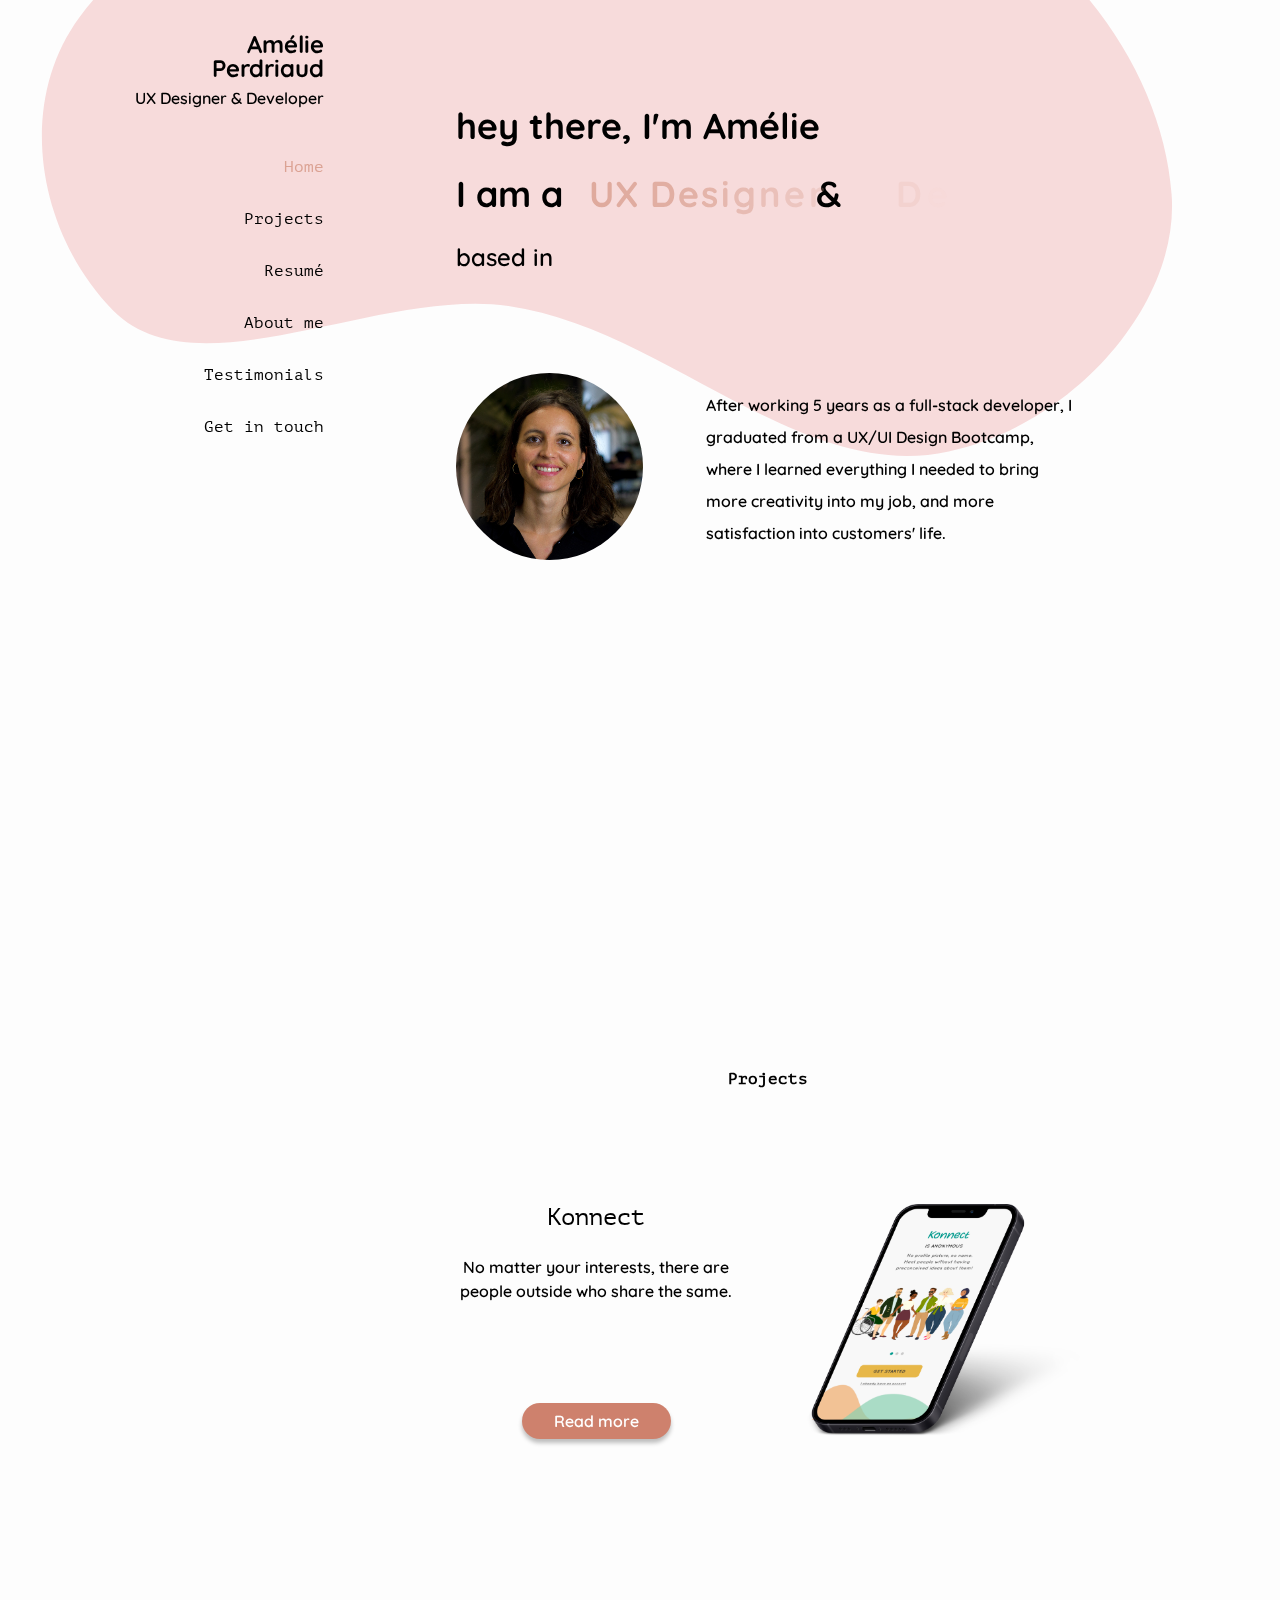
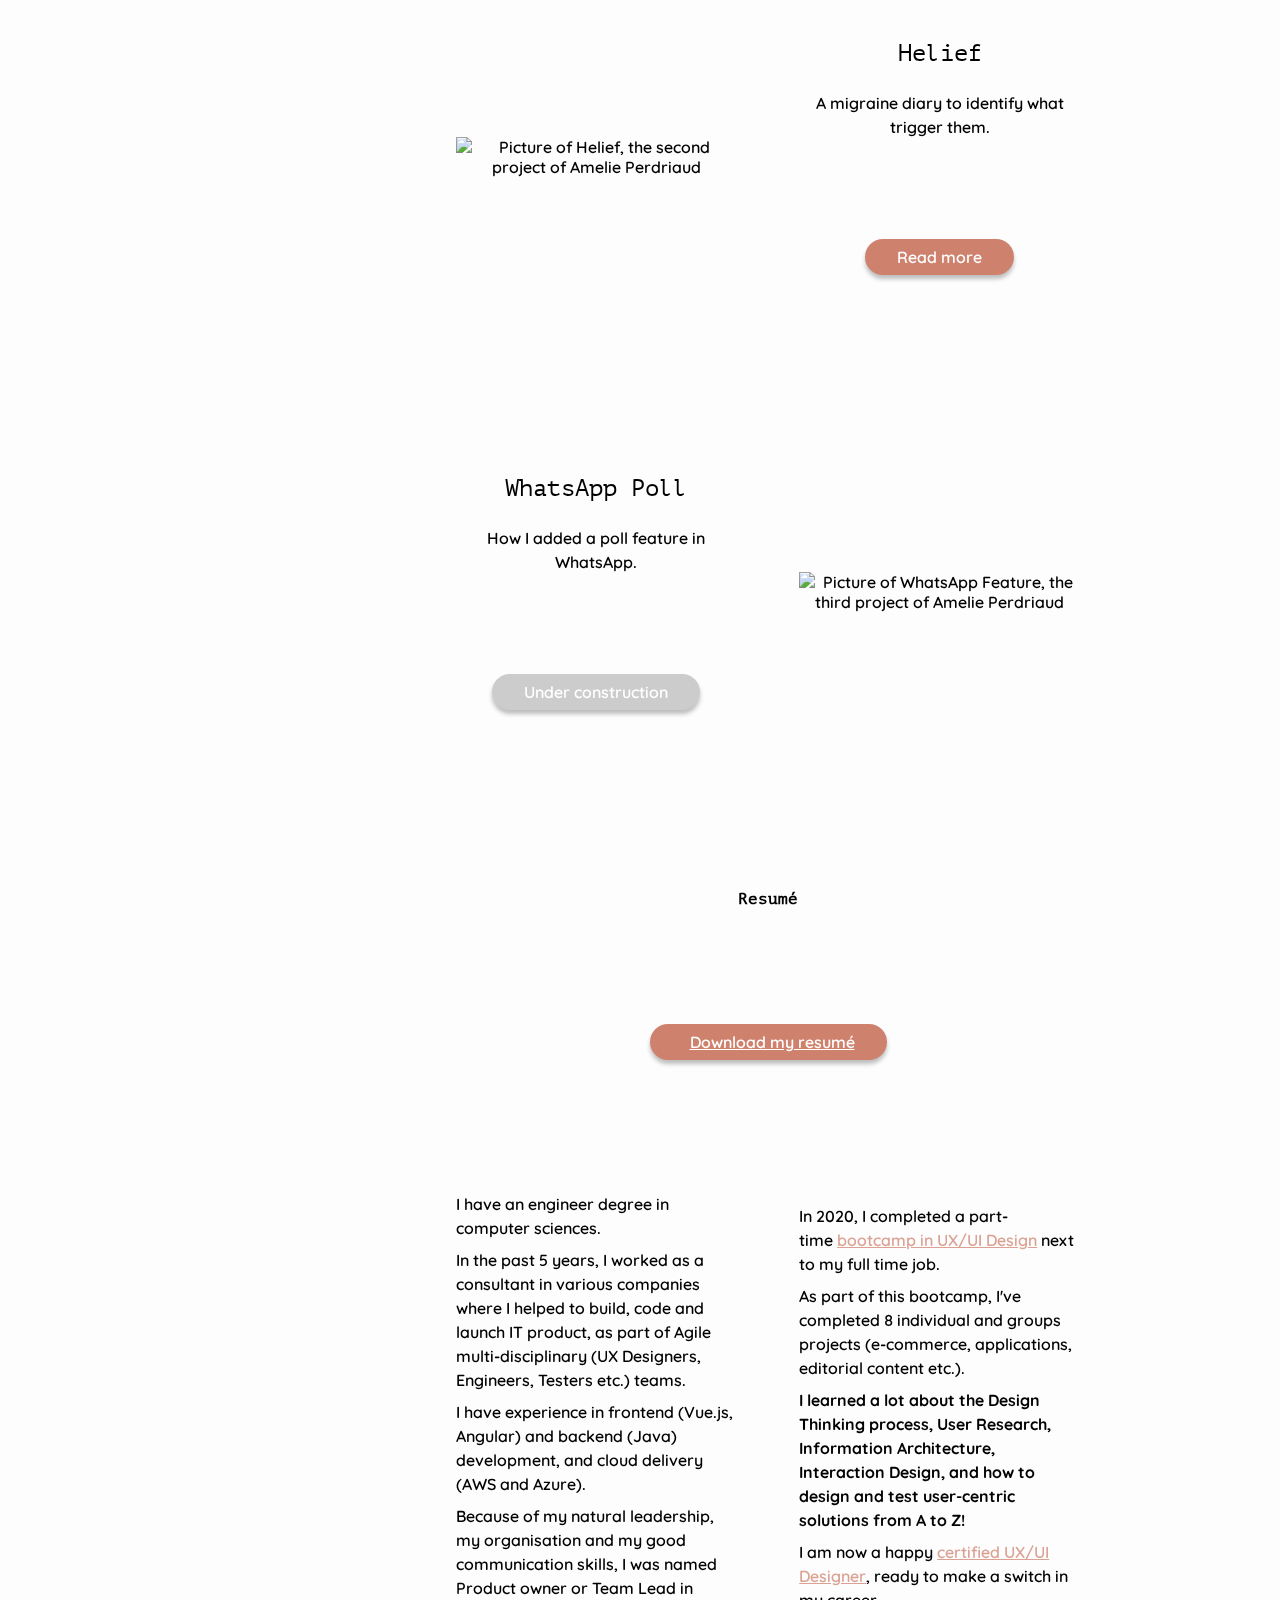
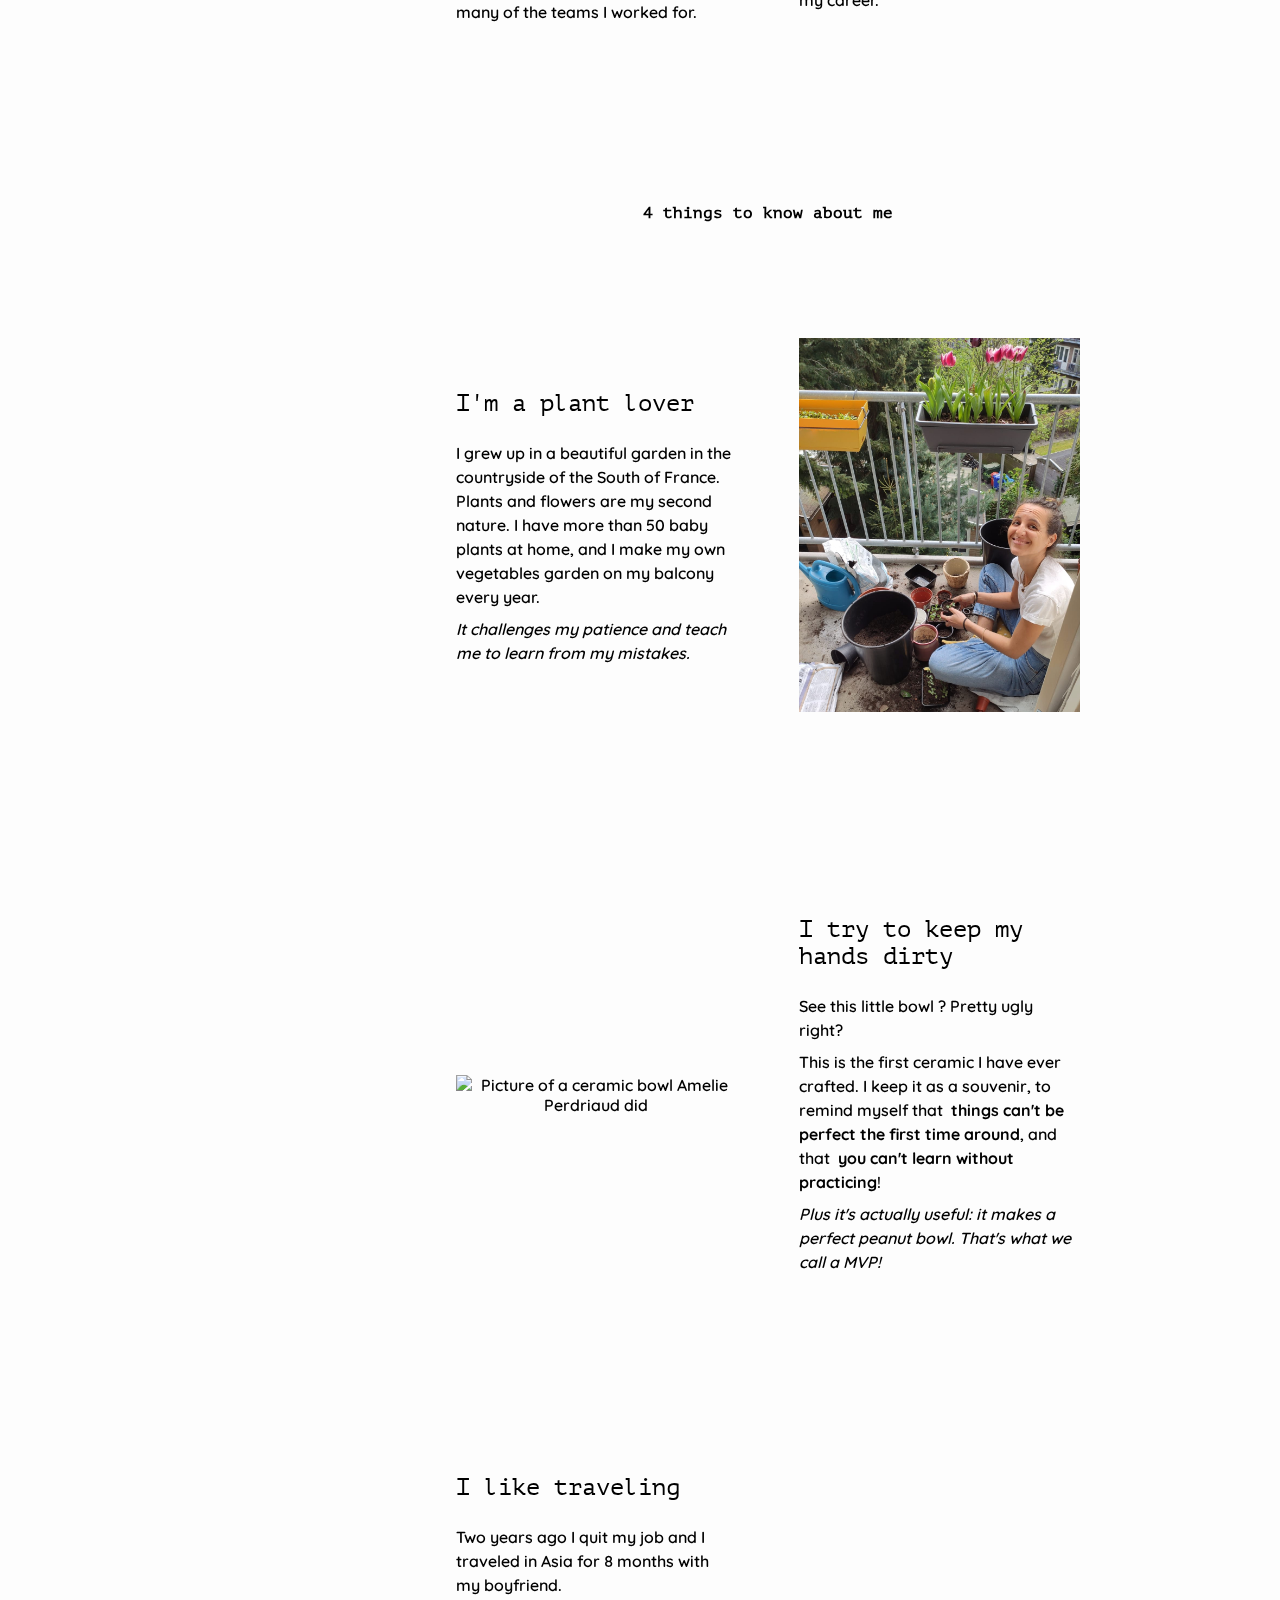
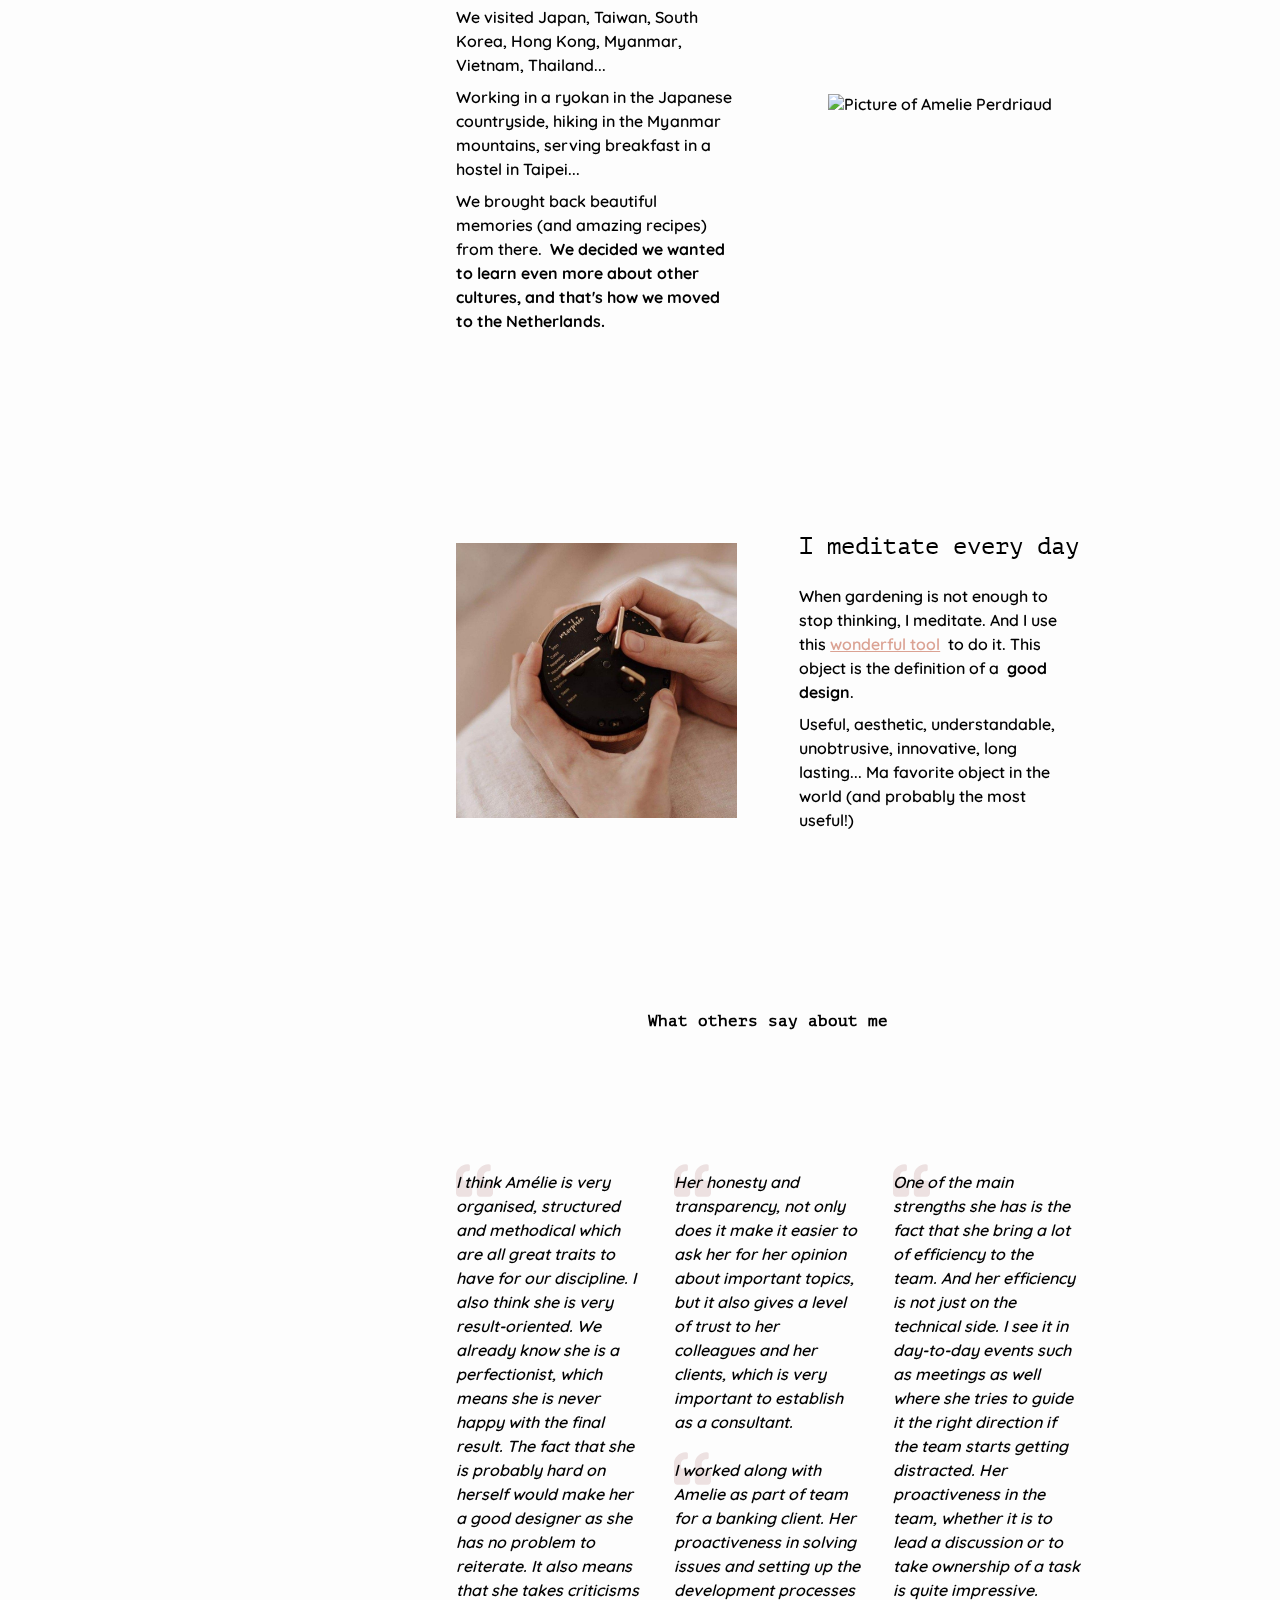
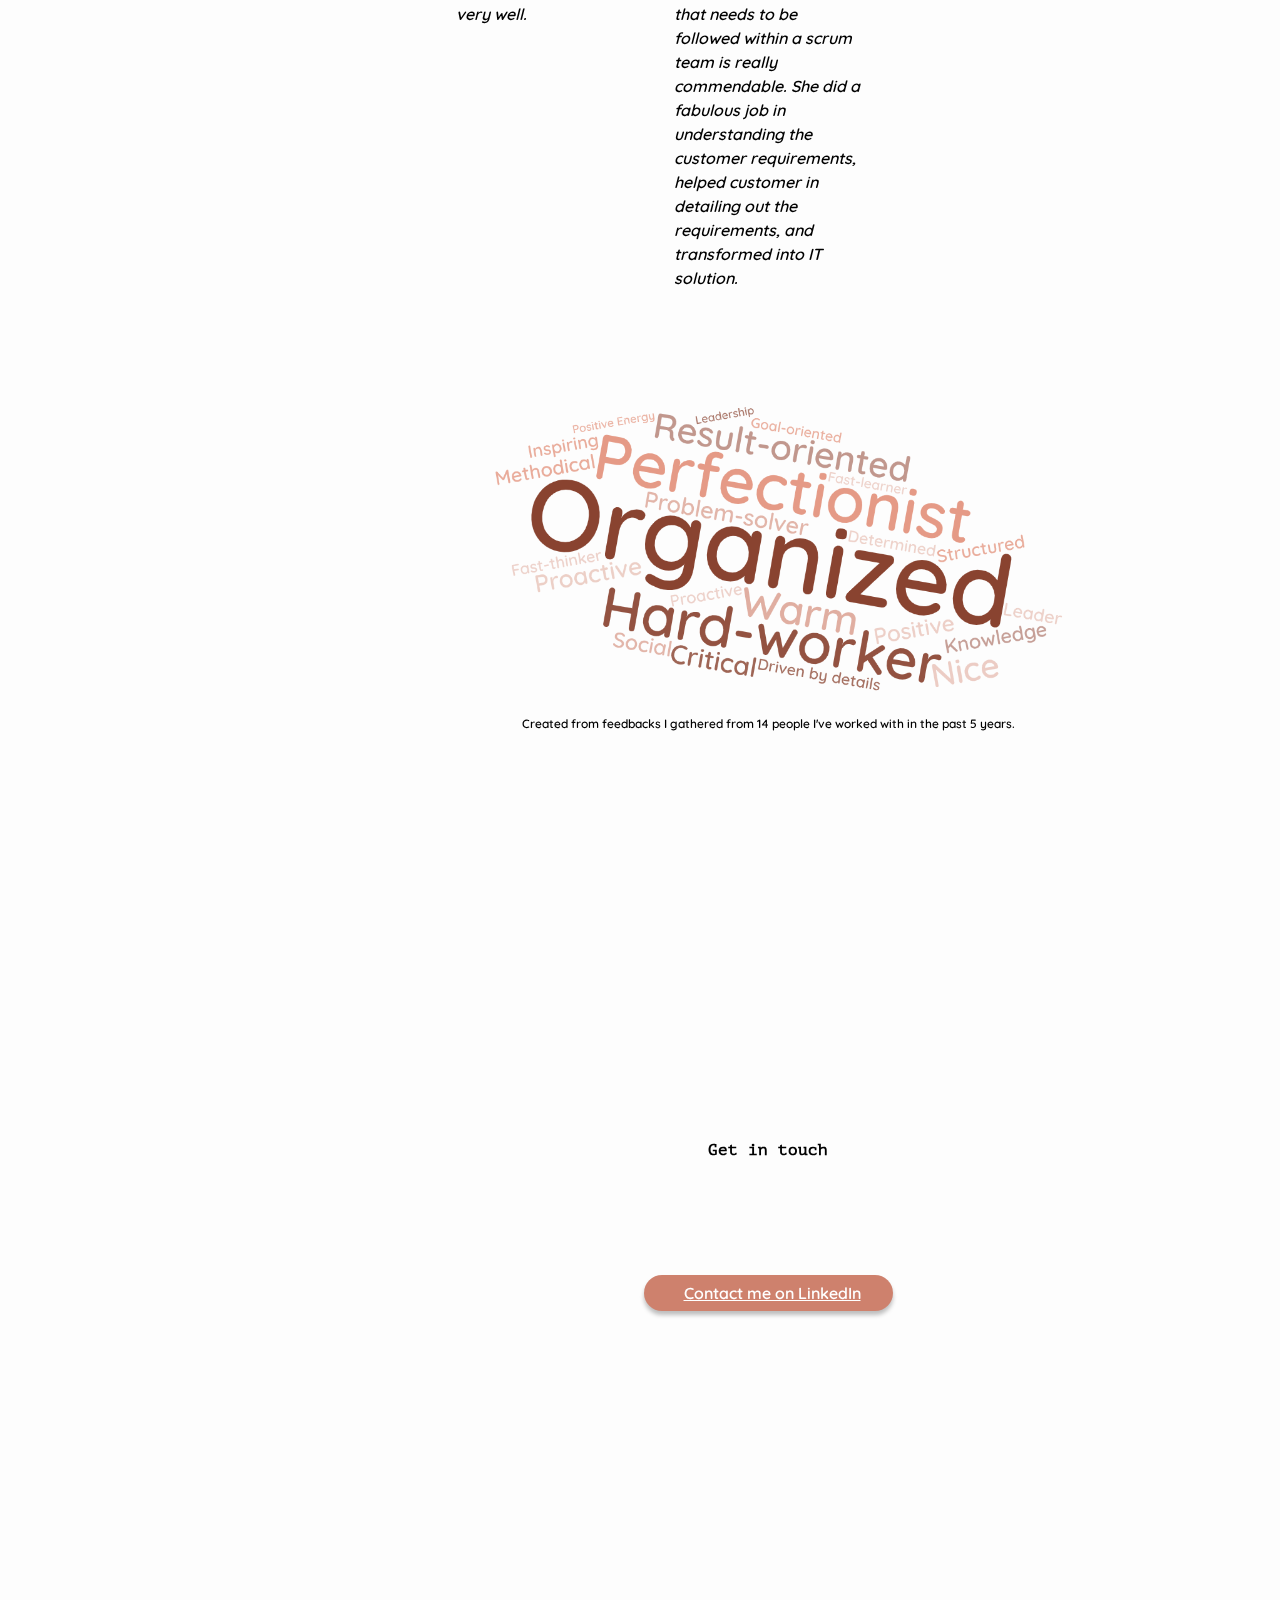
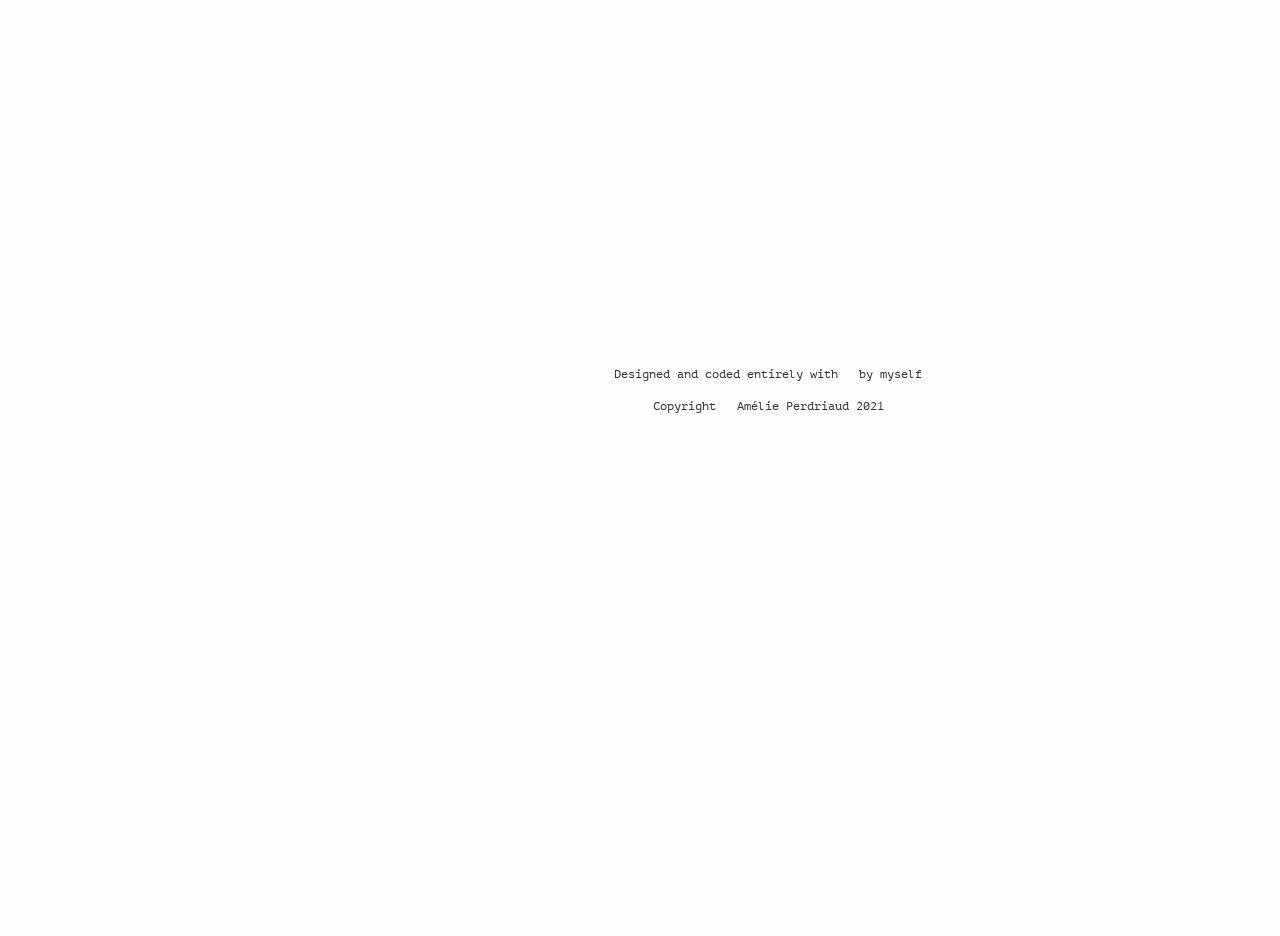
==== index.html @ 68daccc7 "Fixed margin" ====
<!DOCTYPE html>
<html>

    <head>
        <meta charset="UTF-8" />
        <meta name="viewport" content="width=device-width, initial-scale=1.0" />
        <meta name="og:title" property="og:title"
            content="Amelie Perdriaud - UX Designer & Developer">
        <meta name="description"
            content="Portfolio of Amelie Perdriaud, a UX Designer and Full-stack developer based in Amsterdam">
        <title>Amélie Perdriaud - UX Designer & Developer Portfolio</title>

        <link rel="stylesheet" type="text/css" href="./css/default-variables.css" />
        <link rel="stylesheet" type="text/css" href="./css/mobile-variables.css" />
        <link rel="stylesheet" type="text/css" href="./css/tablet.css" />
        <link rel="stylesheet" type="text/css" href="./css/style.css" />
        <link rel="stylesheet" type="text/css" href="./css/mobile.css" />
        <link rel="stylesheet" type="text/css" href="./css/normalize.css" />

        <link rel="icon" type="image/png" href="./img/favicon-16x16.png" sizes="16x16">
        <link rel="icon" type="image/png" href="./img/favicon-32x32.png" sizes="32x32">
        <link rel="icon" type="image/png" href="./img/favicon-96x96.png" sizes="96x96">

        <script src="https://kit.fontawesome.com/15d8602e1a.js" crossorigin="anonymous"></script>
        <script type="text/javascript" src="js/jquery-3.5.1.min.js"></script>
        <script type="text/javascript" src="js/anime.min.js"></script>

        <!-- Global site tag (gtag.js) - Google Analytics -->
        <script async src="https://www.googletagmanager.com/gtag/js?id=G-CQN0PXNSGC"></script>
        <script>
            window.dataLayer = window.dataLayer || [];

            function gtag() {
                dataLayer.push(arguments);
            }
            gtag('js', new Date());
            gtag('config', 'G-CQN0PXNSGC');
        </script>

        <!-- Hotjar Tracking Code for amelieperdriaud.io -->
        <script>
            (function (h, o, t, j, a, r) {
                h.hj = h.hj || function () {
                    (h.hj.q = h.hj.q || []).push(arguments)
                };
                h._hjSettings = {
                    hjid: 1865955,
                    hjsv: 6
                };
                a = o.getElementsByTagName('head')[0];
                r = o.createElement('script');
                r.async = 1;
                r.src = t + h._hjSettings.hjid + j + h._hjSettings.hjsv;
                a.appendChild(r);
            })(window, document, 'https://static.hotjar.com/c/hotjar-', '.js?sv=');
        </script>
    </head>

    <body>
        <div class="overlay closed"></div>
        <header>
            <nav id="menu-mobile">
                <a class="menu-item active" href="#home">Home</a>
                <a class="menu-item" href="#projects">Projects</a>
                <a class="menu-item" href="#resume">Resumé</a>
                <a class="menu-item" href="#about">About me</a>
                <a class="menu-item" href="#contact">Get in touch</a>
            </nav>
        </header>
        <div class="morph-wrap">
            <svg class="morph" width="1400" height="770" viewBox="0 0 1400 770">
                <path
                    d="M 262.9,252.2 C 210.1,338.2 212.6,487.6 288.8,553.9 372.2,626.5 511.2,517.8 620.3,536.3 750.6,558.4 860.3,723 987.3,686.5 1089,657.3 1168,534.7 1173,429.2 1178,313.7 1096,189.1 995.1,130.7 852.1,47.07 658.8,78.95 498.1,119.2 410.7,141.1 322.6,154.8 262.9,252.2 Z" />
            </svg>
        </div>

        <main>
            <div id="menu-desktop">
                <div class="logo">Amélie Perdriaud</div>
                <div class="logo-subtitle">UX Designer & Developer</div>
                <nav id="menu">
                    <ul>
                        <li><a class="menu-item active" href="#home">Home</a></li>
                        <li><a class="menu-item" href="#projects">Projects</a></li>
                        <li><a class="menu-item" href="#resume">Resumé</a></li>
                        <li><a class="menu-item" href="#about">About me</a></li>
                        <li><a class="menu-item" href="#testimonials">Testimonials</a></li>
                        <li><a class="menu-item" href="#contact">Get in touch</a></li>
                    </ul>
                    <a class="icon-social" href="https://www.linkedin.com/in/amelieperdriaud/"
                        target="_blank"><i class="fa fa-linkedin" aria-hidden="true"></i></a>
                    <a class="icon-social" href="https://medium.com/@amelieperdriaud"
                        target="_blank"><i class="fa fa-medium" aria-hidden="true"></i></a>
                    <a class="icon-social" href="https://www.instagram.com/belleechappee"
                        target="_blank"><i class="fa fa-instagram" aria-hidden="true"></i></a>
                </nav>
            </div>
            <div class="scroll-line-vertical"></div>
            <div class="container" id="container">
                <div class="content-wrap" id="home">
                    <div class="col-1 profile-picture-mobile">
                        <img alt="Picture of Amelie Perdriaud"
                            src="./img/home/amelie_perdriaud.jpg" />
                    </div>
                    <div class="col-1">
                        <h1 class="hidden">hey there, I'm Amelie, a UX Designer and Developer based
                            in Amsterdam</h1>
                        <p class="content-title headline">hey there, I'm Amélie</p>
                        <p class="ml11 headline">
                            I am a&nbsp;
                            <span class="mobile-only"><br></span>
                            <span class="text-wrapper">
                                <span class="letters">UX Designer </span>
                                &nbsp;&&nbsp;
                                <span class="letters">Developer </span>
                            </span>
                        </p>
                        <p class="ml11 sub-headline">
                            based in&nbsp;
                            <span class="text-wrapper">
                                <span class="letters city">Amsterdam </span>
                            </span>
                        </p>
                    </div>
                    <div class="col-2">
                        <div class="col profile-picture">
                            <img alt="Picture of Amelie Perdriaud"
                                src="./img/home/amelie_perdriaud.jpg" />
                        </div>
                        <div class="col introduction-text">
                            After working 5 years as a full-stack developer, I graduated from a
                            UX/UI Design Bootcamp, where I learned everything I needed to bring more
                            creativity into my job, and more satisfaction into customers' life.
                        </div>
                    </div>
                </div>
                <div class="content-wrap" id="projects">
                    <div class="col-1 content-title">
                        <h3>Projects</h3>
                    </div>
                    <div class="col-2">
                        <div class="col center mobile-only">
                            <img alt="Picture of Konnect, the first project of Amelie Perdriaud"
                                onclick="navigateTo('konnect')"
                                src="./img/konnect/konnect_home.png" />
                        </div>
                        <div class="col center">
                            <h2>Konnect</h2>
                            <p>No matter your interests, there are people outside who share the
                                same.</p>
                            <a class="cta-button" onclick="navigateTo('konnect')">Read
                                more</a>
                        </div>
                        <div class="col desktop-only">
                            <img alt="Picture of Konnect, the first project of Amelie Perdriaud"
                                onclick="navigateTo('konnect')"
                                src="./img/konnect/konnect_home.png" />
                        </div>
                    </div>
                    <div class="col-2">
                        <div class="col center">
                            <img alt="Picture of Helief, the second project of Amelie Perdriaud"
                                onclick="navigateTo('helief')" src="./img/helief/helief_home_v1.png" />
                        </div>
                        <div class="col center">
                            <h2>Helief</h2>
                            <p>A migraine diary to identify what trigger them.</p>
                            <a class="cta-button" onclick="navigateTo('helief')">Read
                                more</a>
                        </div>
                    </div>
                    <div class="col-2">
                        <div class="col center mobile-only">
                            <img alt="Picture of WhatsApp Feature, the third project of Amelie Perdriaud"
                                src="./img/whatsapp/whatsapp_poll_mockup.png" />
                        </div>
                        <div class="col center">
                            <h2>WhatsApp Poll</h2>
                            <p>How I added a poll feature in WhatsApp.</p>
                            <a class="cta-button disabled">Under construction</a>
                        </div>
                        <div class="col center desktop-only">
                            <img alt="Picture of WhatsApp Feature, the third project of Amelie Perdriaud"
                                src="./img/whatsapp/whatsapp_poll_mockup.png" />
                        </div>
                    </div>
                </div>
                <div class="content-wrap" id="resume">
                    <div class="col-1 content-title">
                        <h3>Resumé</h3>
                    </div>
                    <div class="col-1 center no-padding">
                        <a href="files/Amelie_Perdriaud_resume_2021.pdf" target="_blank"
                            class="cta-button">
                            <i class="fa fa-download" aria-hidden="true"></i> Download my
                            resumé</a>
                    </div>
                    <div class="col-2">
                        <div class="col pt-2">
                            <p>I have an engineer degree in computer sciences.</p>
                            <p>In the past 5 years, I worked as a consultant in various companies
                                where I helped to build, code and launch IT product, as part of
                                Agile multi-disciplinary (UX Designers, Engineers, Testers etc.)
                                teams.</p>
                            <p>I have experience in frontend (Vue.js, Angular) and backend (Java)
                                development, and cloud
                                delivery (AWS and Azure).</p>
                            <p>Because of my natural leadership, my organisation and my good
                                communication skills, I
                                was named Product owner or Team Lead in many of the teams I
                                worked for.</p>
                        </div>
                        <div class="col pt-2">
                            <p>In 2020, I completed a part-time&nbsp;<a
                                    href="https://www.ironhack.com/en/ux-ui-design"
                                    target="_blank">bootcamp in UX/UI Design</a>&nbsp;next to my
                                full
                                time job.</p>
                            <p>As part of this bootcamp, I've completed 8 individual and groups
                                projects (e-commerce, applications, editorial content etc.).</p>
                            <p><b>I learned a lot about the Design Thinking process, User Research,
                                    Information Architecture, Interaction Design, and how to design
                                    and
                                    test user-centric solutions from A to Z!</b></p>
                            <p>I am now a happy&nbsp;<a
                                    href="https://www.credential.net/f0b93168-a8d9-4791-a5cc-99f376121954"
                                    target="_blank">certified UX/UI Designer</a>, ready to make a
                                switch in my career.</p>
                        </div>
                    </div>
                </div>
                <div class="content-wrap" id="about">
                    <div class="col-1 content-title">
                        <h3>4 things to know about me</h3>
                    </div>
                    <div class="col-2">
                        <div class="col">
                            <h2>I'm a plant lover</h2>
                            <p>I grew up in a beautiful garden in the countryside of the South of
                                France. Plants and flowers are my
                                second nature. I have
                                more than 50 baby plants at home, and I make my own vegetables
                                garden on my balcony every year.
                            </p>
                            <p><i>It challenges my patience and teach me to learn from my
                                    mistakes.</i></p>
                        </div>
                        <div class="col center">
                            <img alt="Picture of Amelie Perdriaud gardening"
                                src="./img/home/gardening.jpeg" />
                        </div>
                    </div>
                    <div class="col-2">
                        <div class="col center">
                            <img alt="Picture of a ceramic bowl Amelie Perdriaud did"
                                src="./img/home/ceramic.jpeg" />
                        </div>
                        <div class="col">
                            <h2>I try to keep my hands dirty</h2>
                            <p>See this little bowl ? Pretty ugly right?</p>
                            <p>This is the first ceramic I have ever crafted.
                                I keep it as a souvenir, to remind myself that <b>&nbsp;things can't
                                    be
                                    perfect the first time around</b>, and that <b>&nbsp;you can't
                                    learn
                                    without practicing</b>!
                            </p>
                            <p><i>Plus it's actually useful: it makes a perfect peanut bowl. That's
                                    what we call a MVP!</i></p>
                        </div>
                    </div>
                    <div class="col-2">
                        <div class="col">
                            <h2>I like traveling</h2>
                            <p>Two years ago I quit my job and I traveled in Asia for 8 months with
                                my boyfriend.</p>
                            <p>We visited Japan, Taiwan, South Korea, Hong Kong, Myanmar, Vietnam,
                                Thailand...</p>
                            <p>Working in a ryokan in the Japanese countryside, hiking in the
                                Myanmar mountains, serving breakfast in a hostel in
                                Taipei...</p>
                            <p> We brought back beautiful memories (and amazing recipes) from
                                there. <b>&nbsp;We decided we wanted to learn even more about
                                    other cultures, and that's how we moved to the Netherlands.</b>
                            </p>
                        </div>
                        <div class="col center">
                            <img alt="Picture of Amelie Perdriaud" src="./img/home/travel.jpeg" />
                        </div>
                    </div>
                    <div class="col-2">
                        <div class="col center">
                            <img alt="Picture of Morphee Box, a meditation tool"
                                src="./img/home/morphee.jpg" />
                        </div>
                        <div class="col">
                            <h2>I meditate every day</h2>
                            <p>When gardening is not enough to stop thinking, I meditate. And I use
                                this&nbsp;<a href="https://www.morphee.co/products/morphee"
                                    target="_blank">wonderful tool</a>&nbsp;
                                to do it. This object is the definition
                                of a <b>&nbsp;good design</b>.</p>
                            <p>Useful, aesthetic, understandable, unobtrusive, innovative, long
                                lasting... Ma favorite object in the world (and probably the most
                                useful!)</p>
                        </div>
                    </div>
                </div>

                <div class="content-wrap" id="testimonials">
                    <div class="col-1 content-title">
                        <h3>What others say about me</h3>
                    </div>
                    <div class="col-3">
                        <div class="col">
                            <p class="quote">I think Amélie is very organised, structured and
                                methodical which are
                                all great traits to have for our discipline. I also think she
                                is very result-oriented. We already know she is a perfectionist,
                                which means she is never happy with the final result. The fact that
                                she is probably hard on herself would make her a good designer as
                                she has no problem to reiterate. It also means that she takes
                                criticisms very well.
                            </p>
                        </div>
                        <div class="col">
                            <p class="quote">Her honesty and transparency, not only does it make it
                                easier to ask her for her opinion about important topics, but it
                                also gives a level of trust to her colleagues and her clients,
                                which is very important to establish as a consultant.
                            </p>
                            <p class="quote">I worked along with Amelie as part of team for a
                                banking client. Her proactiveness in solving issues and setting up
                                the development processes that needs to be followed within a scrum
                                team
                                is really commendable. She did a fabulous job in understanding the
                                customer requirements, helped customer in detailing out the
                                requirements, and transformed into IT solution.
                            </p>
                        </div>
                        <div class="col">
                            <p class="quote">One of the main strengths she has is the fact that she
                                bring a lot of efficiency to the team. And her efficiency is not
                                just on the technical side. I see it in
                                day-to-day events such as meetings as well where she tries to guide
                                it
                                the right direction if the team starts getting distracted. Her
                                proactiveness in the team, whether it is to lead a discussion or to
                                take ownership of a task is quite impressive. <br><br>

                            </p>
                        </div>
                    </div>
                    <div class="col-1 no-padding center">
                        <img alt="Picture of Amelie Perdriaud's personality cloud words"
                            src="./img/home/cloud_words.png" />
                        <p class="small">Created from feedbacks I
                            gathered from 14 people I've worked with in the past 5 years.</p>
                    </div>
                </div>
                <div class="content-wrap" id="contact">
                    <div class="col-1 content-title">
                        <h3>Get in touch</h3>
                    </div>
                    <div class="col-1 center no-padding">
                        <a href="https://www.linkedin.com/in/amelieperdriaud/" target="_blank"
                            class="cta-button">
                            <i class="fa fa-linkedin" aria-hidden="true"></i> Contact me on
                            LinkedIn</a>
                    </div>
                </div>
                <div class="content-wrap footer" id="footer">
                    <div class="col-1 center">
                        <p>Designed and coded entirely with&nbsp;<i class="fas fa-heart">
                            </i>&nbsp;by myself
                        </p>
                        <p>Copyright&nbsp;<i class="fa fa-copyright" aria-hidden="true">
                            </i>&nbsp;Amélie
                            Perdriaud 2021</p>
                    </div>
                    <div class="col-1 center">
                        <a href="#home" class="to-the-top"><i class="fa fa-angle-double-up fa-5x"
                                aria-hidden="true"></i></a>
                    </div>
                </div>
            </div>

        </main>

        <script src="js/animate-letters.js"></script>
        <script src="js/imagesloaded.pkgd.min.js"></script>
        <script src="js/anime.min.js"></script>
        <script src="js/scrollMonitor.js"></script>
        <script src="js/scroll.js"></script>
        <script src="js/morphing-background.js"></script>
        <script src="js/overlay.js"></script>
        <script src="https://unpkg.com/smoothscroll-polyfill/dist/smoothscroll.min.js"></script>
        <script src="https://unpkg.com/smoothscroll-anchor-polyfill"></script>

    </body>

</html>
---- css/default-variables.css ----
:root {
    font-size: 16px;
}

:root {
    --font-size-default: 1rem;

    --font-size-small: 0.75rem;
    --font-size-medium: 1.25rem;
    --font-size-large: 1.5rem;
    --font-size-extra-large: 2.25rem;

    --border-radius: 10px;
    --box-shadow-button: 0px 4px 4px rgba(0, 0, 0, 0.25);

    --margin-default-x: 32px;
    --margin-default-y: 16px;

    --margin-small-x: 8px;
    --margin-small-y: 8px;
    --margin-medium-x: 64px;
    --margin-medium-y: 32px;
    --margin-large-x: 100px;
    --margin-large-y: 100px;
    --margin-extra-large-x: 20vw;
    --margin-extra-large-y: 10vh;

    --introduction-width: 60%;
    --col-2-width: 45%;
    --col-3-width: 30%;

    --progress-bar-position: var(--extra-large-margin);

    --primary-color: #DBA293;
    --secondary-color: #CE816D;
    --tertiary-color: #F7DBDB;
    --background-color: #FDFDFD;
    --white: #FFF;
    --light-grey: #ccc;
    --dark-grey: #333;
    --black: #000;
}

@font-face {
    font-family: Quicksand;
    src: url(../fonts/Quicksand-SemiBold.ttf);
    font-weight: 500;
}

@font-face {
    font-family: Quicksand;
    src: url(../fonts/Quicksand-Bold.ttf);
    font-weight: 700;
}

@font-face {
    font-family: PT Mono;
    src: url(../fonts/PTMono-Regular.ttf);
}
---- css/mobile-variables.css ----
@media screen and (max-width: 1024px) {
    :root {
        font-size: 14px;
    }

    :root {
        --font-size-default: var(--font-size-default);
        --font-size-small: 0.75rem;
        --font-size-large: 1.5rem;
        --font-size-extra-large: 2rem;

        --border-radius: 10px;
        --box-shadow-button: 0px 4px 4px rgba(0, 0, 0, 0.25);
        --box-shadow-menu: 0px 9px 20px rgba(0, 0, 0, 0.25);

        --introduction-width: 100%;
        --col-2-width: 100%;
        --col-3-width: 100%;

        --margin-default-x: 16px;
        --margin-default-y: 16px;
        --margin-medium-x: 16px;
        --margin-medium-y: 32px;
        --margin-large-x: 16px;
        --margin-large-y: 64px;
        --margin-extra-large-x: 32px;
        --margin-extra-large-y: 100px;

        --progress-bar-position: 14px;
    }
}
---- css/tablet.css ----
@media screen and (max-width: 768px) {
    :root {
        font-size: 14px;
    }
}
---- css/style.css ----
* {
    margin: 0px;
    padding: 0px;
    box-sizing: 0px;
}

html {
    --scroll-behavior: smooth;
    scroll-behavior: smooth;
}

body {
    margin: 0px;
    font-family: 'Quicksand', sans-serif;
    font-size: var(--font-size-default);
    background-color: var(--background-color);
}

/* Generic css */

.center {
    text-align: center !important;
    align-items: center !important;
}

.left {
    text-align: left !important;
    align-items: left !important;
}

.right {
    text-align: right !important;
    align-items: right !important;
}

.hidden {
    display: none;
    visibility: hidden;
}

.no-padding {
    padding: 0 !important;
}

ul {
    padding-left: var(--margin-default-x);
    padding-top: var(--margin-default-y);
}

li .key {
    font-weight: bold;
}

/* Margins and padding */
.mt-1 {
    margin-top: 16px;
}

.mt-2 {
    margin-top: 24px;
}

.mt-4 {
    margin-top: 32px;
}

.mb-1 {
    margin-bottom: 16px;
}

.mb-2 {
    margin-bottom: 24px;
}

.mb-4 {
    margin-bottom: 32px;
}


.pt-1 {
    padding-top: 16px;
}

.pt-2 {
    padding-top: 24px;
}

.pt-4 {
    padding-top: 32px;
}

.pb-1 {
    padding-bottom: 16px;
}

.pb-2 {
    padding-bottom: 24px;
}

.pb-4 {
    padding-bottom: 32px;
}

main {
    display: flex;
    margin-left: var(--margin-large-x);
    margin-right: var(--margin-large-x);
}

h1 {
    font-family: 'Quicksand', sans-serif;
    font-size: 1.5rem;
    font-weight: 700;
    line-height: 1.5rem;
    padding-bottom: 8px;
}

h2 {
    font-family: 'PT Mono', serif;
    font-size: var(--font-size-large);
    padding-bottom: var(--margin-default-y);
    font-weight: 500;
}

h3 {
    font-family: 'PT Mono', serif;
    font-size: var(--font-size-default);
    padding-top: 64px;
}

p {
    font-family: 'Quicksand', sans-serif;
    font-size: var(--font-size-default);
    line-height: var(--font-size-large);
    padding-top: 8px;
    font-weight: 500;
}

p.small {
    font-family: 'Quicksand', sans-serif;
    font-size: var(--font-size-small);
    font-weight: 500;
}

a,
a:visited {
    color: var(--primary-color);
}

#testimonials .quote {
    font-style: italic;
    background-image: url(../img/home/quotes.svg);
    background-size: 20%;
    background-repeat: no-repeat;
}

br {
    line-height: 150%;
}

/* Columns */

/* 1 column */

.col-1 {
    display: flex;
    flex-direction: column;
    align-content: center;
    width: 100%;
    padding-top: var(--margin-large-y);
    padding-bottom: var(--margin-large-y);
}

.col-1 img,
.col-1 .col img {
    width: 80%;
    text-align: center;
}

.col-1 .col-title {
    padding-bottom: var(--margin-default-y);
}

.col-1 img {
    width: 100%;
}

/* 2 columns */

.col-2 {
    display: flex;
    align-content: center;
    align-items: center;
    justify-content: space-between;
    flex-wrap: wrap;
    width: 100%;
    height: 100%;
    padding-top: var(--margin-large-x);
    padding-bottom: var(--margin-large-x);
}

.col-2 .col {
    width: var(--col-2-width);
}

.col-2 img {
    max-width: 100%;
    max-height: 100vh;
}

/* 3 columns */

.col-3 {
    display: flex;
    justify-content: space-between;
    flex-wrap: wrap;
    width: 100%;
    height: 100%;
    padding-top: var(--margin-large-x);
    padding-bottom: var(--margin-large-x);
}

.col-3 .col {
    width: var(--col-3-width);
    display: flex;
    justify-content: space-between;
    flex-wrap: wrap;
}

.col-3 .col p {
    margin-top: var(--margin-default-y);
}

.col-3 img {
    width: 100%;
}

/* Overlay */
.overlay {
    position: fixed;
    height: 100%;
    background-color: var(--tertiary-color);
}

.overlay.open {
    width: 100%;
    z-index: 1000;
}

.overlay.closed {
    width: 0;
    z-index: 0;
}

/* Buttons */

a.cta-button {
    display: inline-block;
    background-color: var(--secondary-color);

    color: var(--white);
    font-size: var(--font-size-default);

    border: none;
    border-radius: 20px;
    box-shadow: var(--box-shadow-button);

    padding: var(--margin-small-y) var(--margin-default-x) var(--margin-small-y) var(--margin-default-x);
    margin-top: var(--margin-large-y);
    max-width: 250px;
}

.cta-button:hover {
    background-color: var(--primary-color);
}

.cta-button:pressed {
    background-color: var(--secondary-color);
}

.cta-button.disabled {
    background-color: var(--light-grey);
}

.cta-button>i {
    padding-right: var(--margin-small-x)
}

.logo {
    font-family: 'Quicksand', sans-serif;
    font-size: 1.5rem;
    font-weight: 700;
    line-height: 1.5rem;
    padding-bottom: 8px;
}

.logo-subtitle {
    font-family: 'Quicksand', sans-serif;
    font-size: var(--font-size-default);
    font-weight: 500;
}

/* Animated letters */


.letters {
    color: var(--primary-color);
}


.ml11 {
    font-size: 3;
}

.ml11 .text-wrapper {
    position: relative;
    display: inline-block;
    padding-top: 0.1em;
    padding-right: 0.05em;
    padding-bottom: 0.15em;
}

.ml11 .line {
    opacity: 0;
    position: absolute;
    left: 0;
    height: 100%;
    width: 3px;
    background-color: var(--primary-color);
    transform-origin: 0 50%;
}

.ml11 .line1 {
    top: 0;
    left: 0;
}

.ml11 .letter {
    display: inline-block;
    line-height: 1em;
}

.ml16 {
    padding: 40px 0;
    font-weight: 800;
    font-size: 2.5em;
    text-transform: uppercase;
    letter-spacing: 0.5em;
    overflow: hidden;
}

.ml16 .letter {
    display: inline-block;
    line-height: 1em;
}

/* Morph background */

.morph-wrap {
    z-index: -1000;
    position: fixed;
    top: 0;
    left: 0;
    bottom: 0;
    width: 100%;
    overflow: hidden;
    display: flex;
    align-items: center;
    justify-content: center;
    pointer-events: none;
}

.morph {
    position: relative;
    height: 100%;
    fill: var(--tertiary-color);
    flex: none;
    text-align: center;
}

/* Konnect blobs */

.blobs {
    z-index: -1000;
    position: absolute;
    width: 100%;
    height: 100%;
}


.blobs svg {
    z-index: -1000;
    position: absolute;
    width: 100%;
    height: 100%;
}


#blob1 {
    fill: var(--tertiary-color);
}

#blob2 {
    fill: var(--secondary-color);
    opacity: 20%;
    margin-left: 50px;
}


/* MENU */


#menu-desktop {
    width: 15vw;
    text-align: right;
    position: fixed;
    padding: var(--margin-default-x);
}

#menu-desktop li {
    list-style: none;
    margin-top: var(--margin-default-x);
    margin-bottom: var(--margin-default-x);
}

#menu-desktop li .menu-item {
    font-family: 'PT Mono', serif;
    text-decoration: none;
    color: var(--black);
}

#menu-desktop li .menu-item.active {
    color: var(--primary-color);
}

#menu-desktop li .menu-item:hover {
    color: var(--dark-grey);
}

.icon-social {
    padding: 10px;
}

.icon-cta {
    padding: 10px;
    color: var(--light-grey);
}

.icon-back {
    padding-top: var(--margin-large-y);
}

.icon-back a {
    color: var(--light-grey);
}

.icon-back a:hover {
    color: var(--primary-color);
}

/* SCROLL LINE */

.scroll-line-vertical {
    width: 2px;
    background-color: var(--primary-color);
    height: 0%;
    position: fixed;
    margin-left: var(--progress-bar-position);
}

/* MAIN CONTAINER */

.container {
    margin-left: var(--margin-extra-large-x);
    padding-left: var(--margin-large-x);
    padding-right: var(--margin-large-x);
}

/* HOME */

#home {
    justify-content: flex-start;
    padding-top: var(--margin-extra-large-y);
}

#home a {
    text-align: center;
    margin-top: var(--margin-extra-large-y);
}

#home .col-1 {
    padding: 0;
}

#home .headline {
    font-family: 'Quicksand', sans-serif;
    font-size: var(--font-size-extra-large);
    padding-bottom: var(--margin-default-y);
    font-weight: 700;
    line-height: 2.5rem;
    text-align: left;
}

#home .sub-headline {
    font-family: 'Quicksand', sans-serif;
    font-size: var(--font-size-large);
}

#home .profile-picture {
    width: 30%;
}

#home .introduction-text {
    width: var(--introduction-width);
    font-size: var(--font-size-default);
    line-height: 2rem;
}

#home .profile-picture img {
    border-radius: 50%;
    width: 100%;
}

#home .profile-picture-mobile {
    align-items: center;
    margin-bottom: var(--margin-medium-y);
}

#home .profile-picture-mobile img {
    border-radius: 50%;
    width: 75%;
    max-width: 300px;
    text-align: center;
}

#home .city {
    color: var(--secondary-color);
}

/* USE CASES */

#use-case {
    display: flex;
    flex-direction: column;
    align-content: center;
}

#use-case .introduction {
    display: flex;
    flex-direction: column;
    padding-bottom: var(--margin-large-x);
}

#use-case .headline {
    font-size: var(--font-size-default);
    line-height: var(--font-size-extra-large);
    font-style: italic;
    padding-top: var(--margin-default-y);
    width: 80%;
}

#use-case .list {
    margin-left: var(--margin-default-x);
    margin-top: var(--margin-default-y);
}

#use-case .list li {
    line-height: 2rem;
    padding-top: 8px;
}

#use-case h2 {
    color: var(--primary-color);
}

#use-case .quote,
#use-case .quote p {
    font-family: 'PT Mono', serif;
    font-size: var(--font-size-medium);
    line-height: var(--font-size-extra-large);
    font-style: italic;
    padding-top: var(--margin-default-y);
}

/* Content wrap */

.content {
    display: flex;
    flex-direction: column;
    justify-content: center;
}

.content-wrap {
    position: relative;
    display: flex;
    flex-direction: column;
    justify-content: center;
    width: 100%;
    min-height: 100vh;
}

.content-title {
    text-align: center;
    padding-top: var(--margin-default-y);
    padding-bottom: var(--margin-default-y);
}


/* Footer */

#footer p {
    font-family: 'PT Mono', sans-serif;
    color: var(--dark-grey);
    font-size: var(--font-size-small);
}

/* To the top icon */

.to-the-top,
a.to-the-top {
    color: var(--light-grey);
}
---- css/mobile.css ----
@media screen and (min-width: 1024px) {
    #menu-mobile {
        display: none;
    }

    #home .profile-picture-mobile {
        display: none;
        width: 100%;
    }

    .mobile-only {
        display: none;
    }
}


@media screen and (max-width: 1024px) {
    main {
        display: flex;
    }

    .desktop-only {
        display: none;
    }

    .container {
        margin-left: var(--margin-default-x);
        margin-right: var(--margin-default-x);
        padding-left: var(--margin-default-x);
        padding-right: var(--margin-default-x);
    }

    .introduction {
        flex-direction: column;
    }

    /* Home */

    #home .profile-picture {
        display: none;
    }

    #home .headline {
        text-align: center;
    }

    #home .sub-headline {
        text-align: center;
    }

    #use-case .headline {
        width: 100%;
    }

    #use-case {
        padding-left: var(--margin-large-x);
        padding-right: var(--margin-large-x);
    }

    #use-case-intro {
        border-radius: 0 0 15px 15px;
        padding-bottom: var(--margin-large-x);
        padding-left: var(--margin-extra-large-x);
        padding-right: var(--margin-extra-large-x);
    }

    .introduction-text {
        padding-top: var(--margin-large-y);
    }

    /* Menu */

    #menu-desktop {
        visibility: hidden;
    }

    #menu-mobile {
        z-index: 1000;
        position: fixed;
        height: 32px;
        width: 100%;

        background-color: var(--white);
        box-shadow: var(--box-shadow-menu);

        display: flex;
        align-content: space-between;
        justify-content: center;

        padding-top: var(--margin-default-y);
        padding-bottom: var(--margin-default-y);
    }

    #menu-mobile .menu-item {
        font-size: var(--font-size-small);
        padding: 8px;
        font-family: 'PT Mono', serif;
        text-decoration: none;
        color: var(--black);
    }

    #menu-mobile .menu-item.active {
        color: var(--primary-color);
    }

    /* Content wrap */

    .content-wrap {
        min-height: 50vh;
    }

    /* Columns */

    /* Content title */
    .content-title {
        padding-bottom: var(--margin-default-y);
    }

    /* 1 column */

    .col-1 img,
    .col-1 .col img {
        width: 100%;
        max-width: 400px;
        padding-top: var(--margin-large-y);
        padding-bottom: var(--margin-large-y);
    }

    /* 2 columns */

    .col-2 {
        flex-direction: column;
        margin-bottom: var(--margin-extra-large-y);
    }

    .col-2 .col {
        width: 100%;
    }

    .col-2 img {
        width: 100%;
        max-width: 400px;
        padding-top: var(--margin-large-y);
        padding-bottom: var(--margin-large-y);
    }


    /* 3 columns */

    .col-3 {
        flex-direction: column;
    }

    .col-3 .col {
        width: 100%;
    }

    .col-3 img {
        width: 100%;
        max-width: 400px;
        padding-top: var(--margin-large-y);
        padding-bottom: var(--margin-large-y);
    }

    /* Buttons */

    a.cta-button {
        text-align: center;
    }

    /* Blobs */
    #blob2 {
        margin: 0;
    }
}
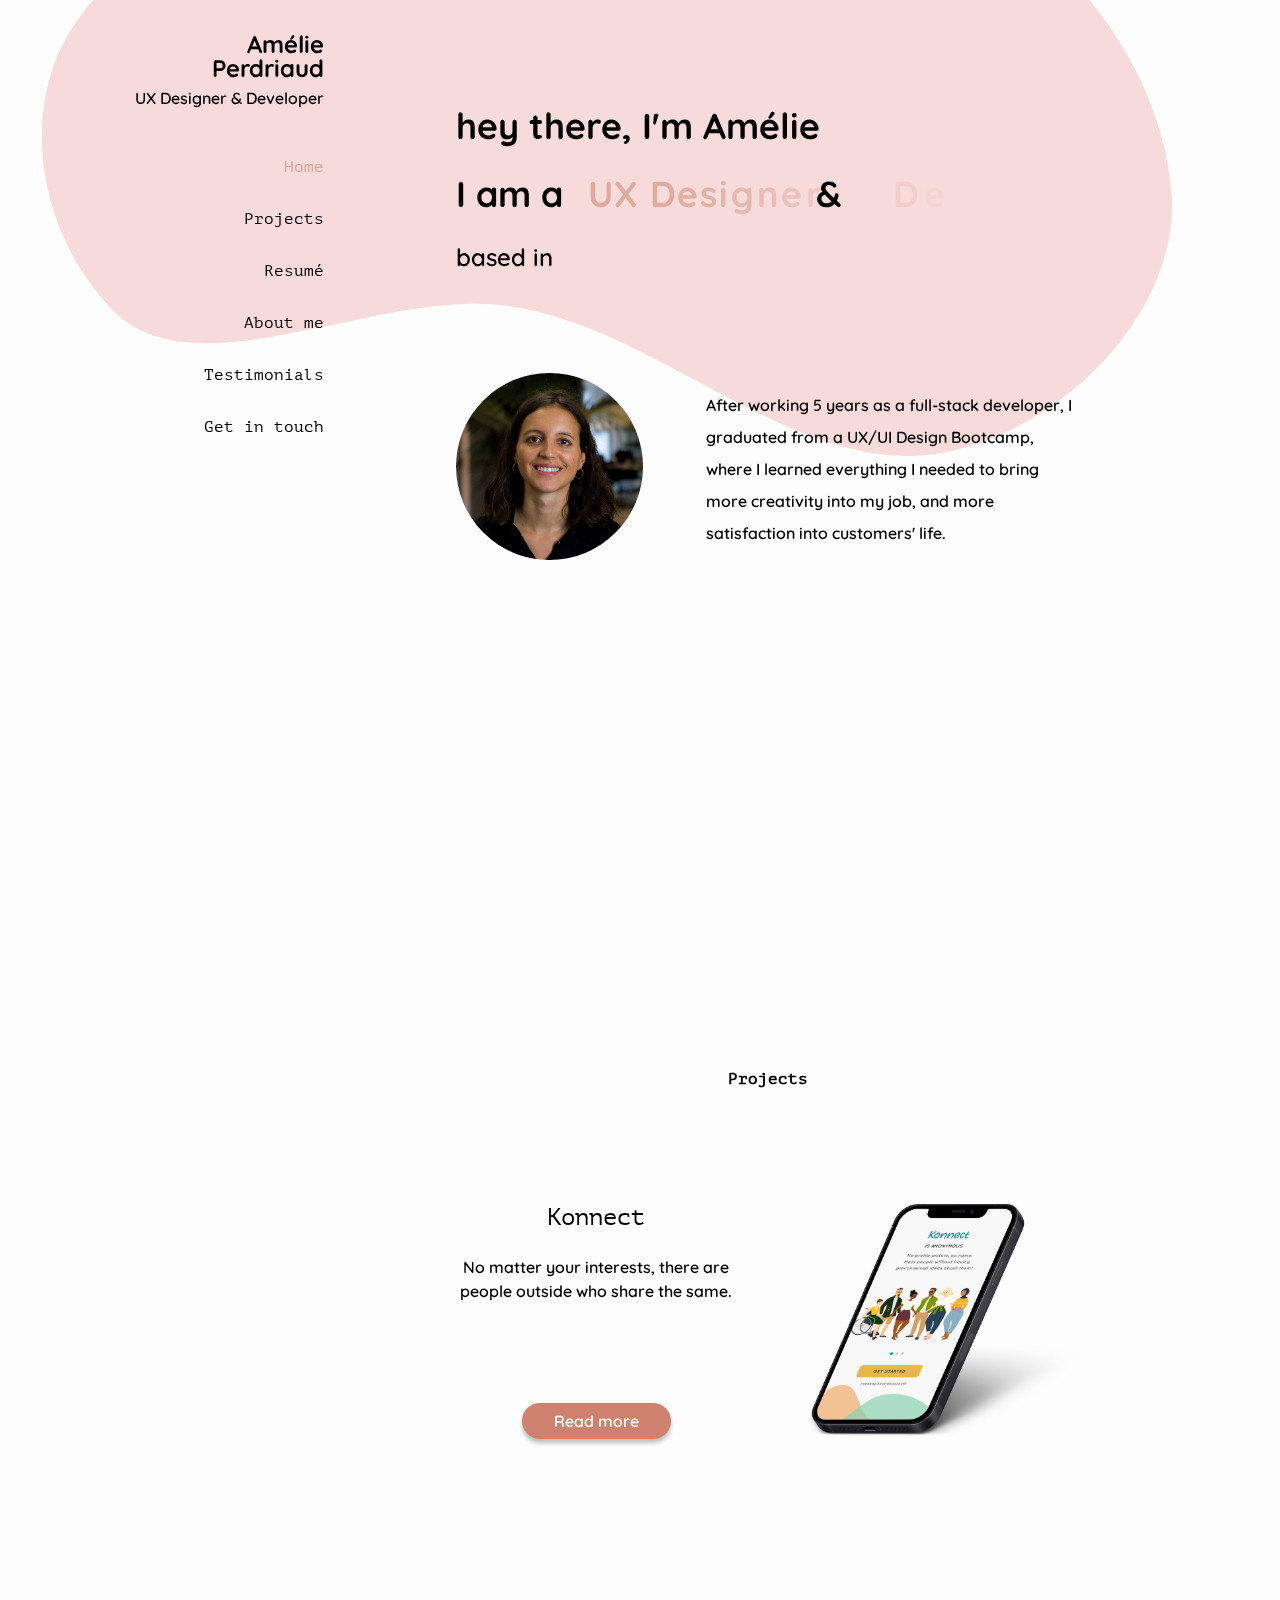
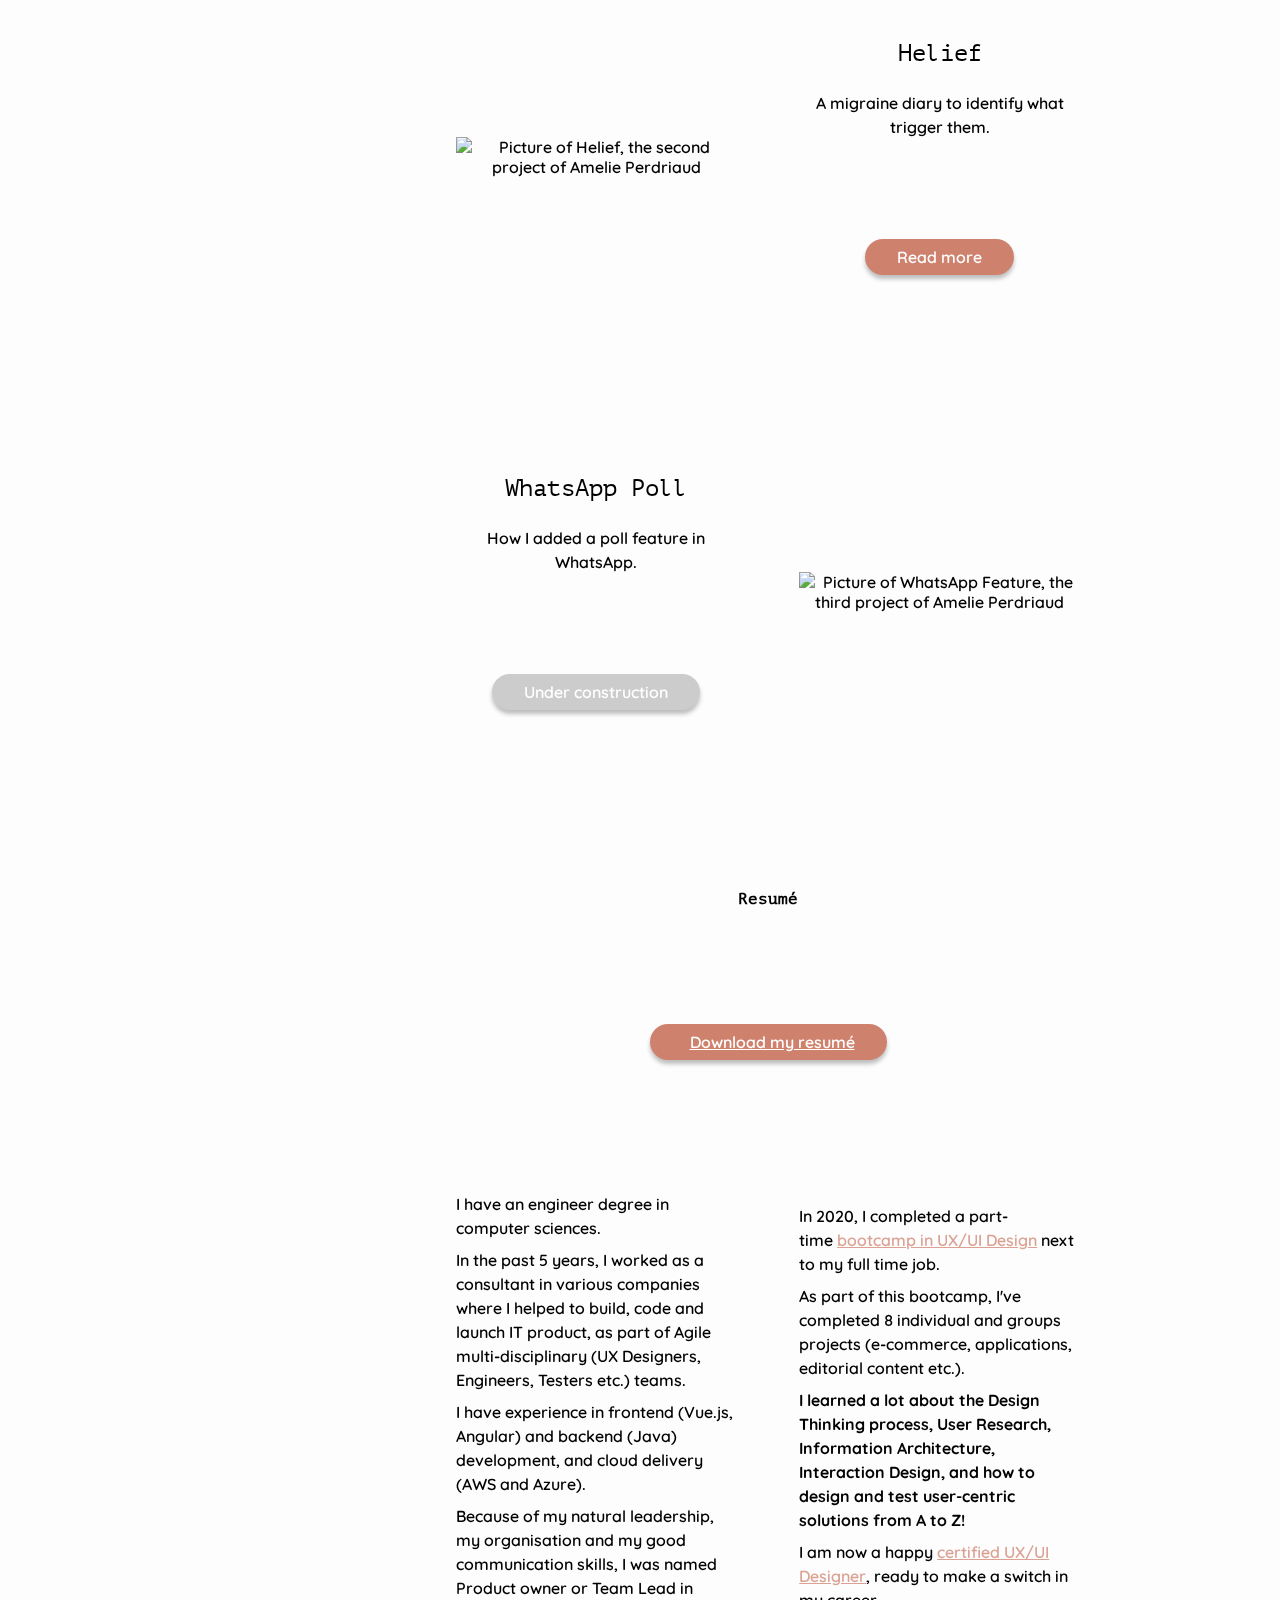
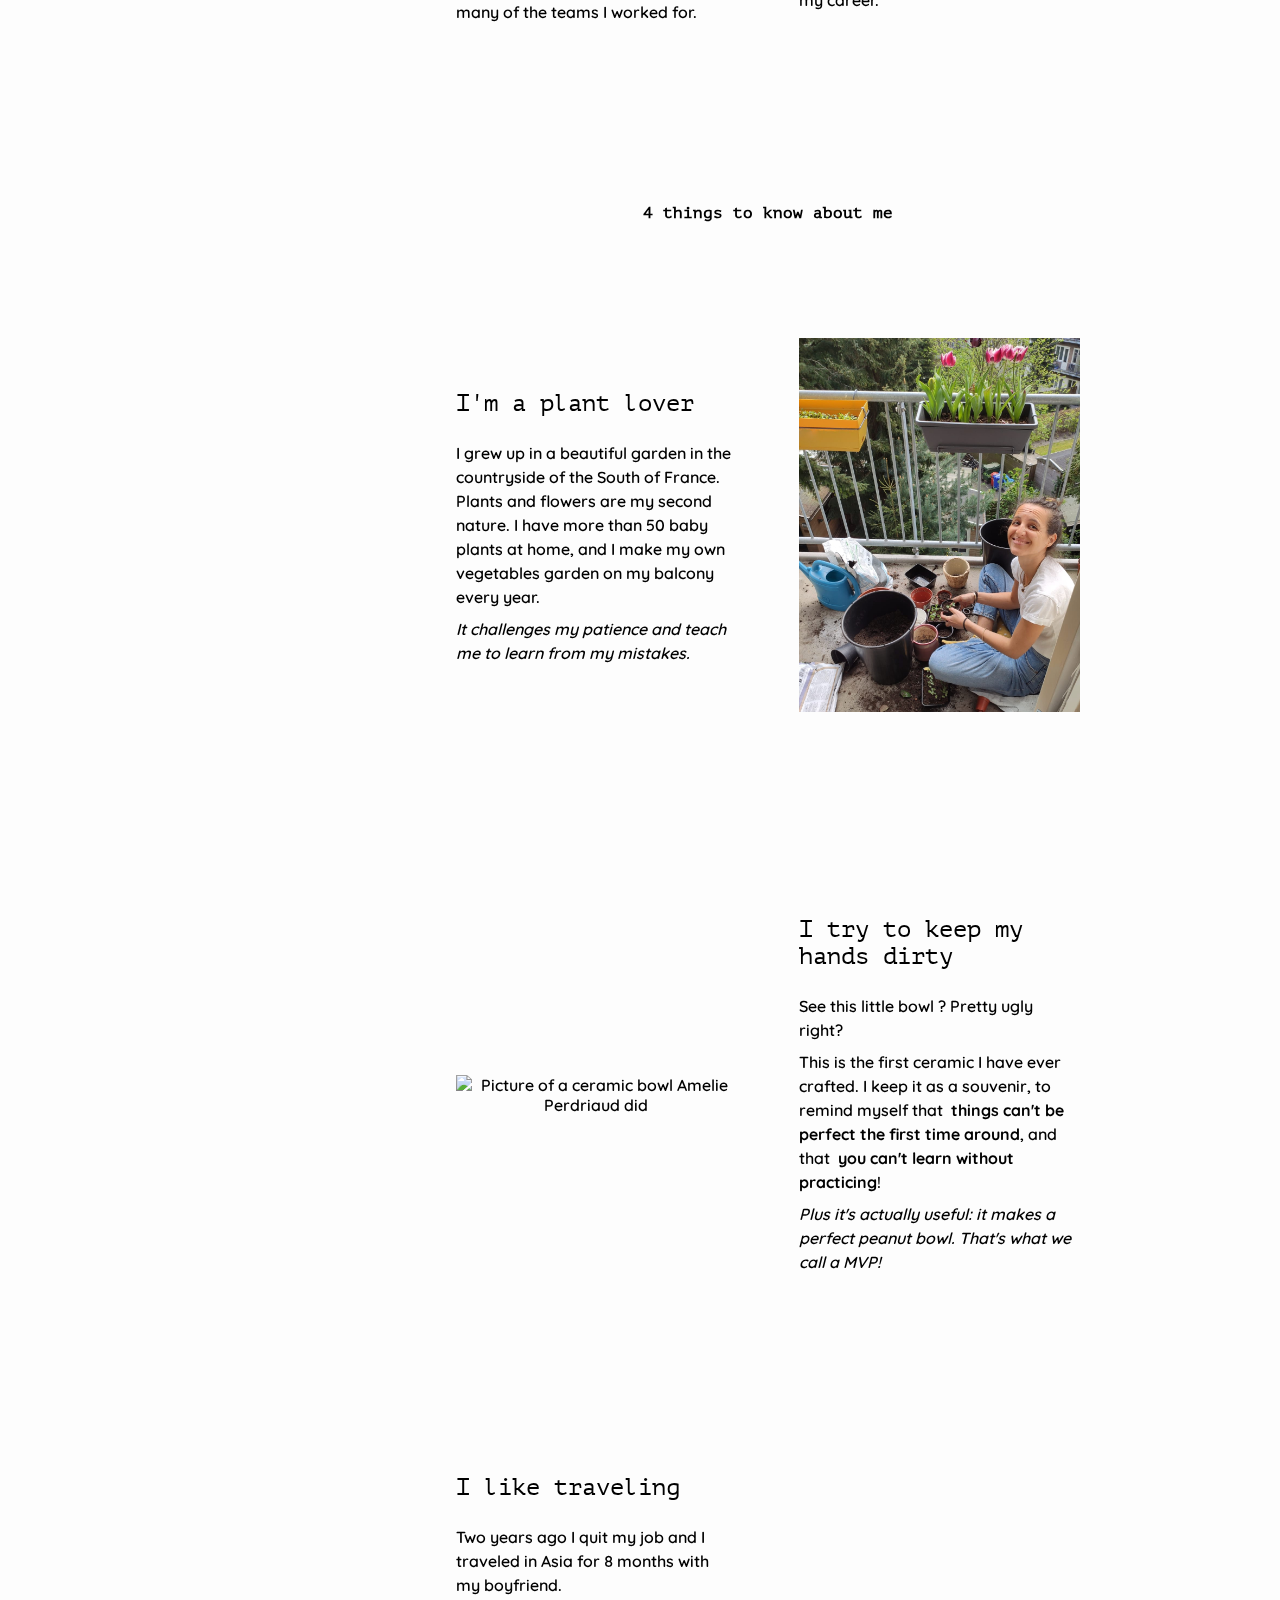
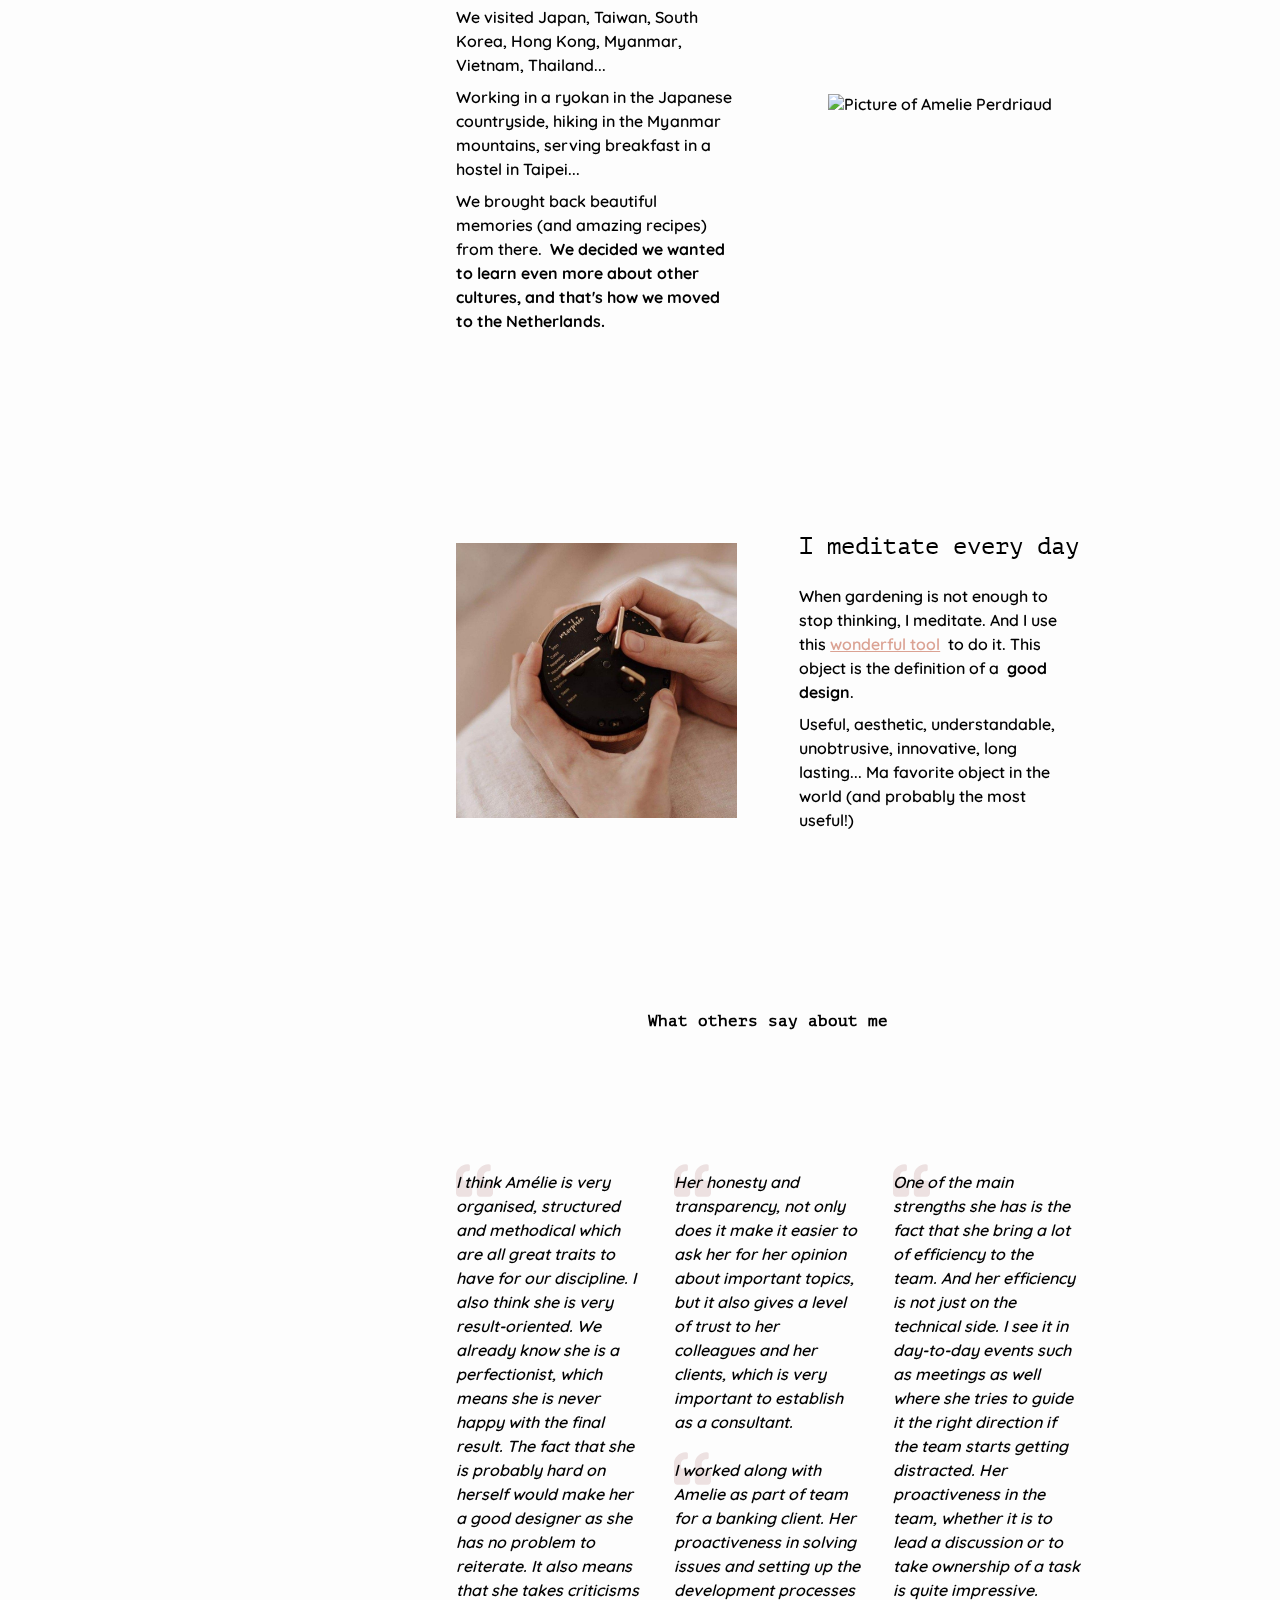
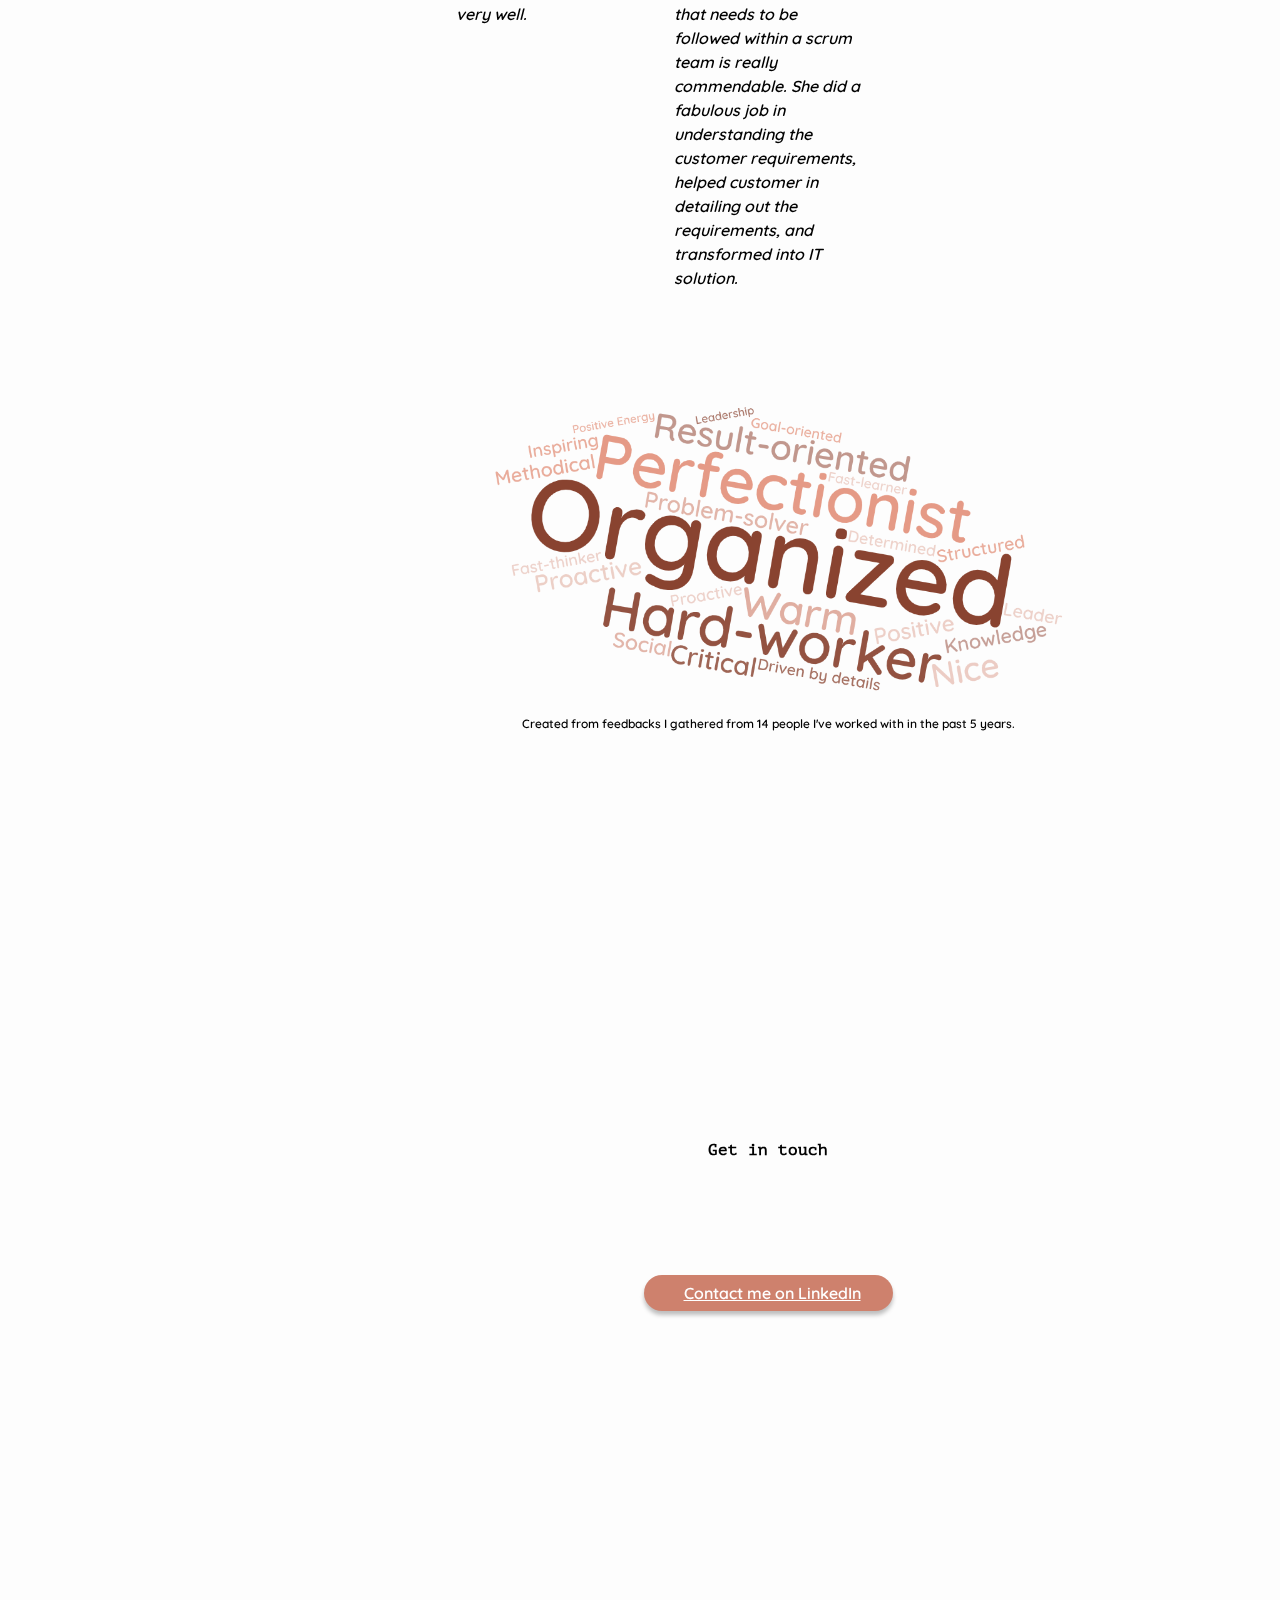
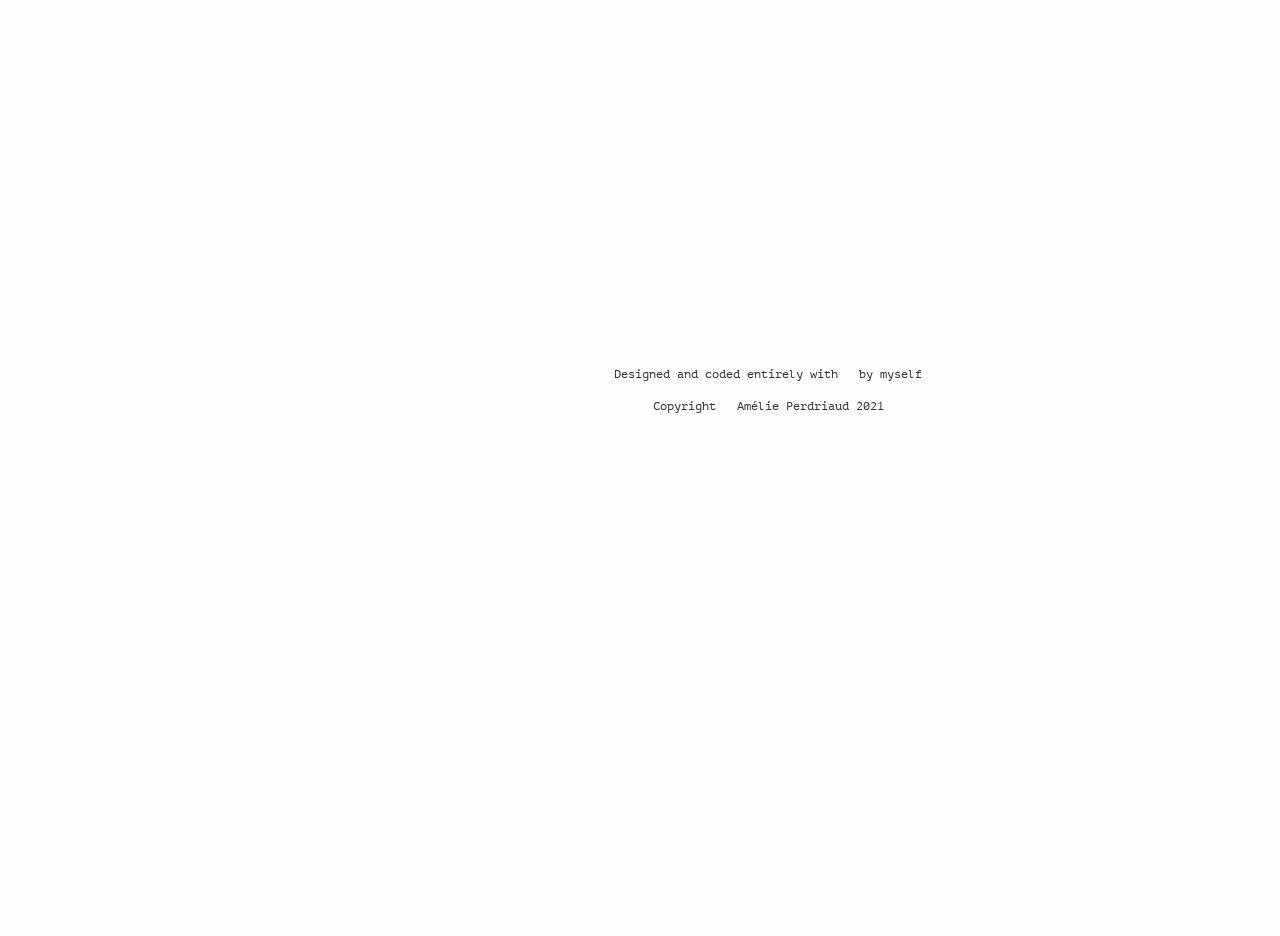
==== commit 090b5d35: "Added scroll to the top icon to use case" ====
--- a/index.html
+++ b/index.html
@@ -111,6 +111,7 @@
                             <span class="mobile-only"><br></span>
                             <span class="text-wrapper">
                                 <span class="letters">UX Designer </span>
+                                <span class="mobile-only"><br></span>
                                 &nbsp;&&nbsp;
                                 <span class="letters">Developer </span>
                             </span>
@@ -160,7 +161,8 @@
                     <div class="col-2">
                         <div class="col center">
                             <img alt="Picture of Helief, the second project of Amelie Perdriaud"
-                                onclick="navigateTo('helief')" src="./img/helief/helief_home_v1.png" />
+                                onclick="navigateTo('helief')"
+                                src="./img/helief/helief_home_v1.png" />
                         </div>
                         <div class="col center">
                             <h2>Helief</h2>
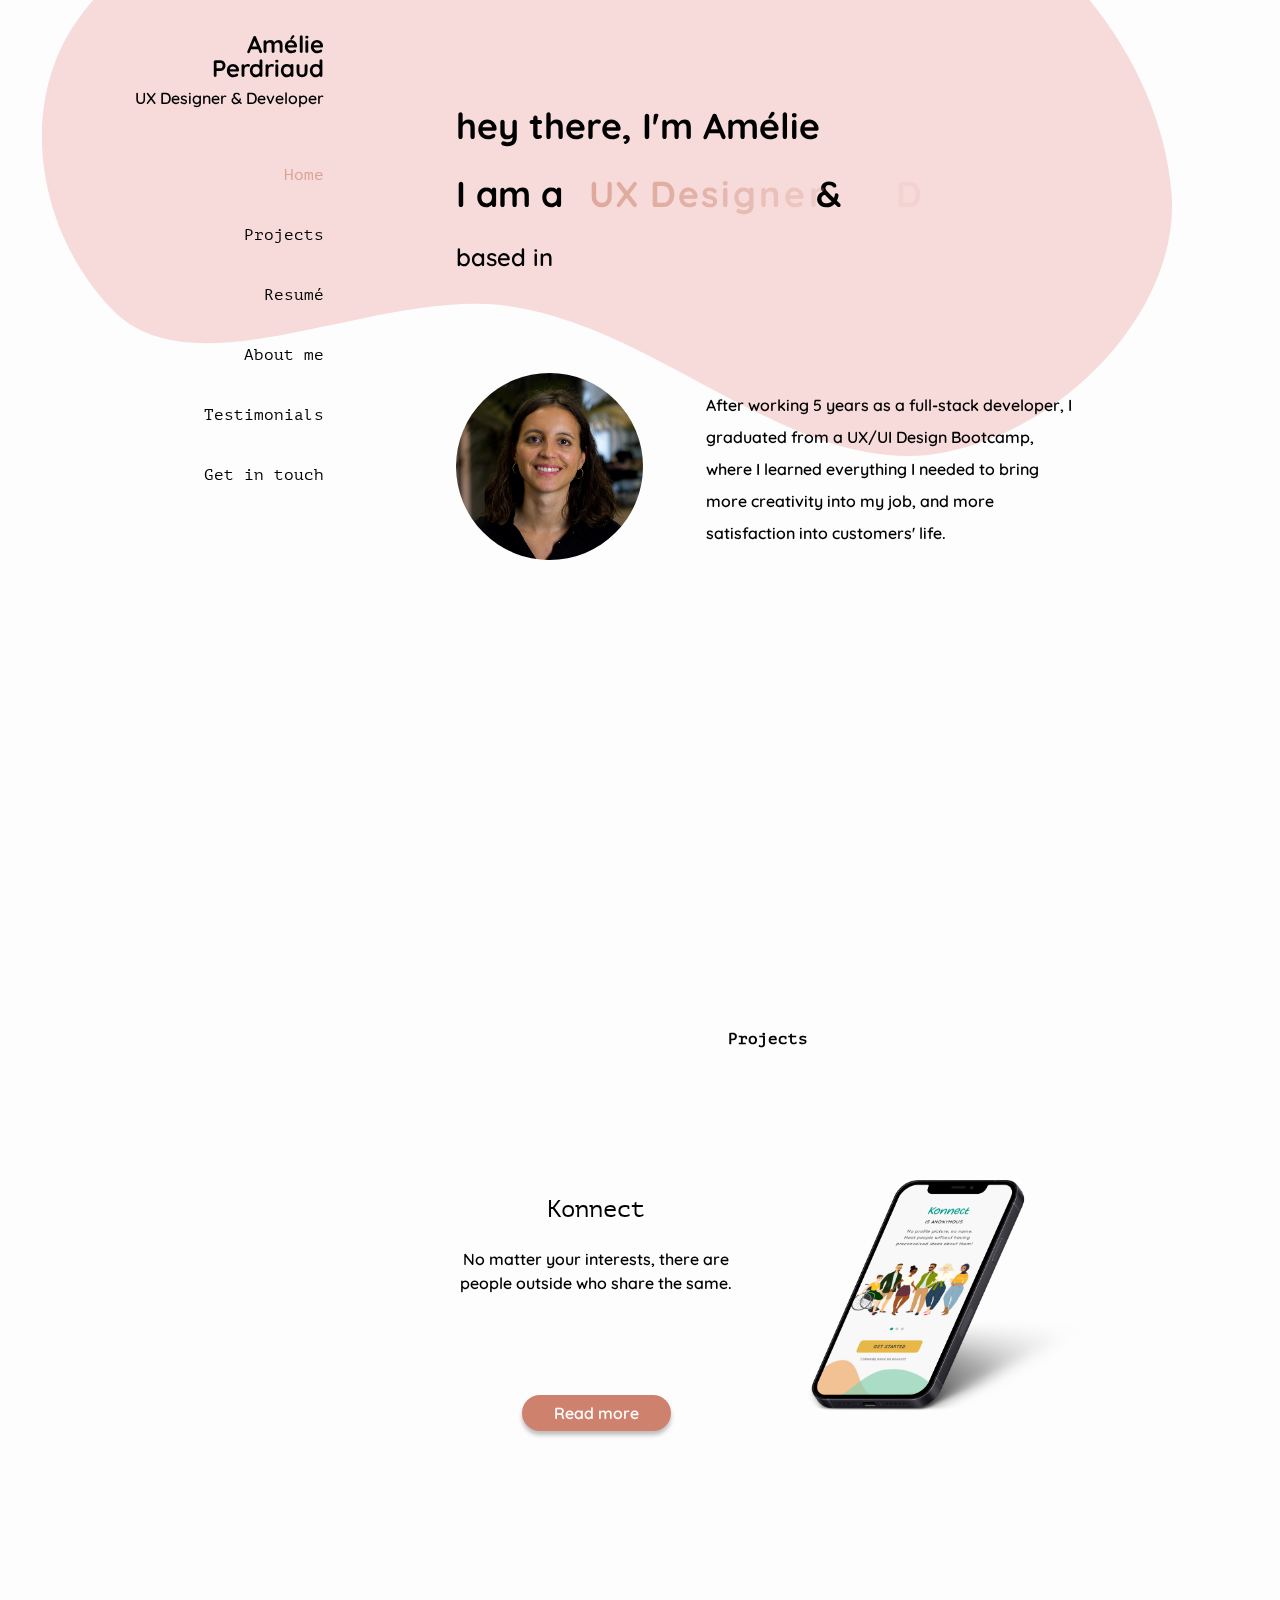
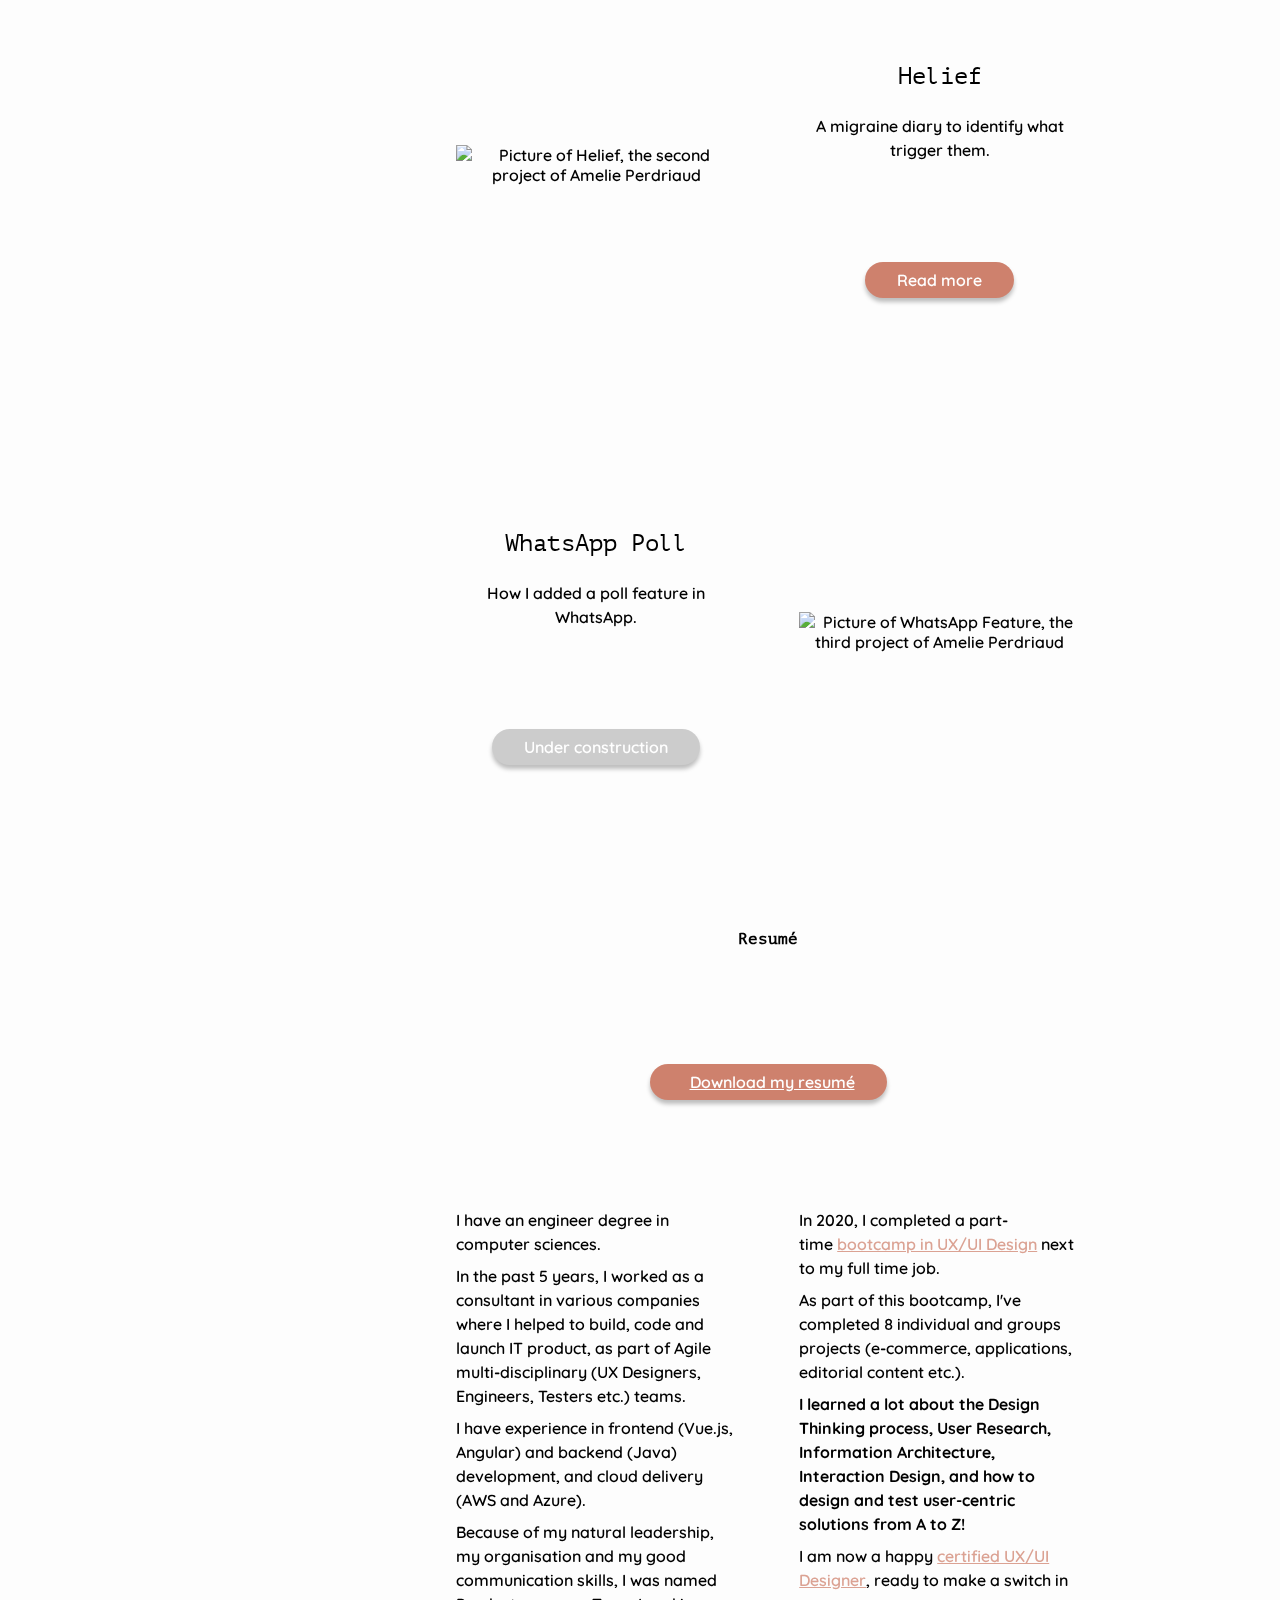
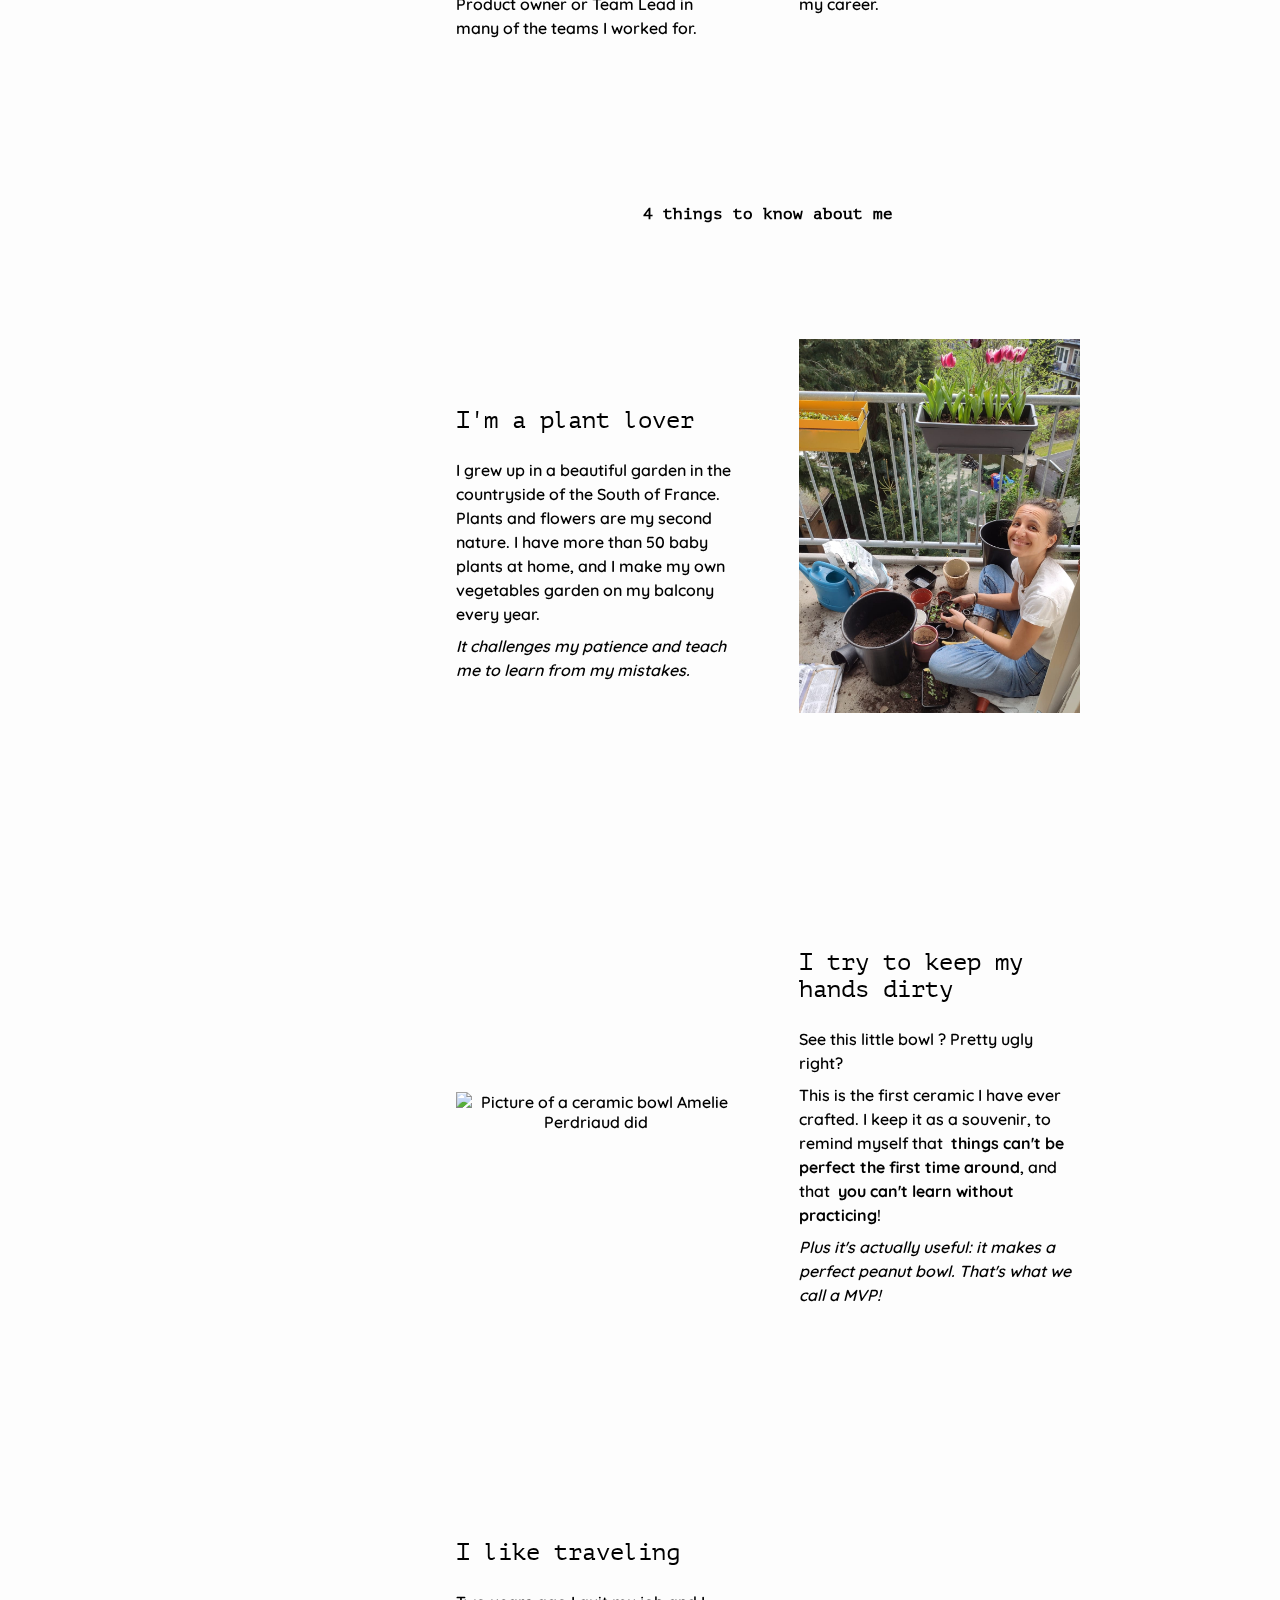
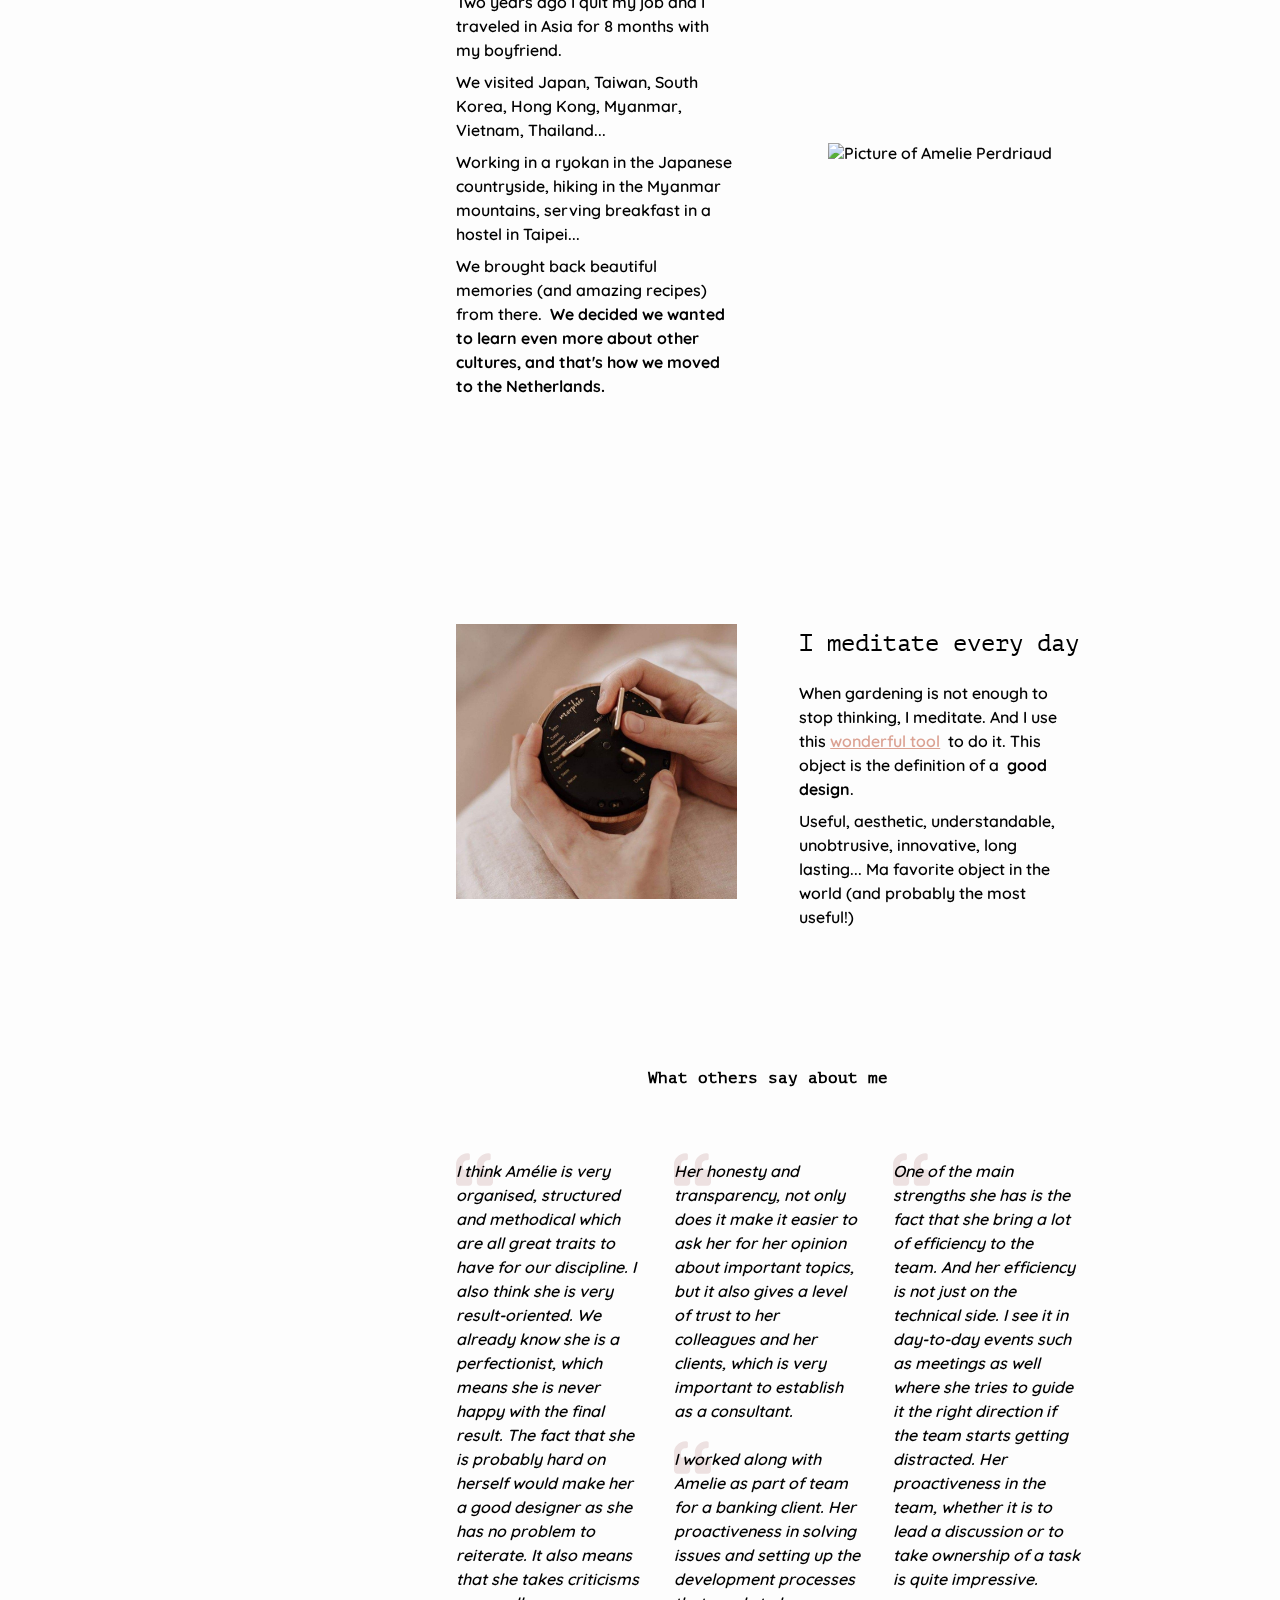
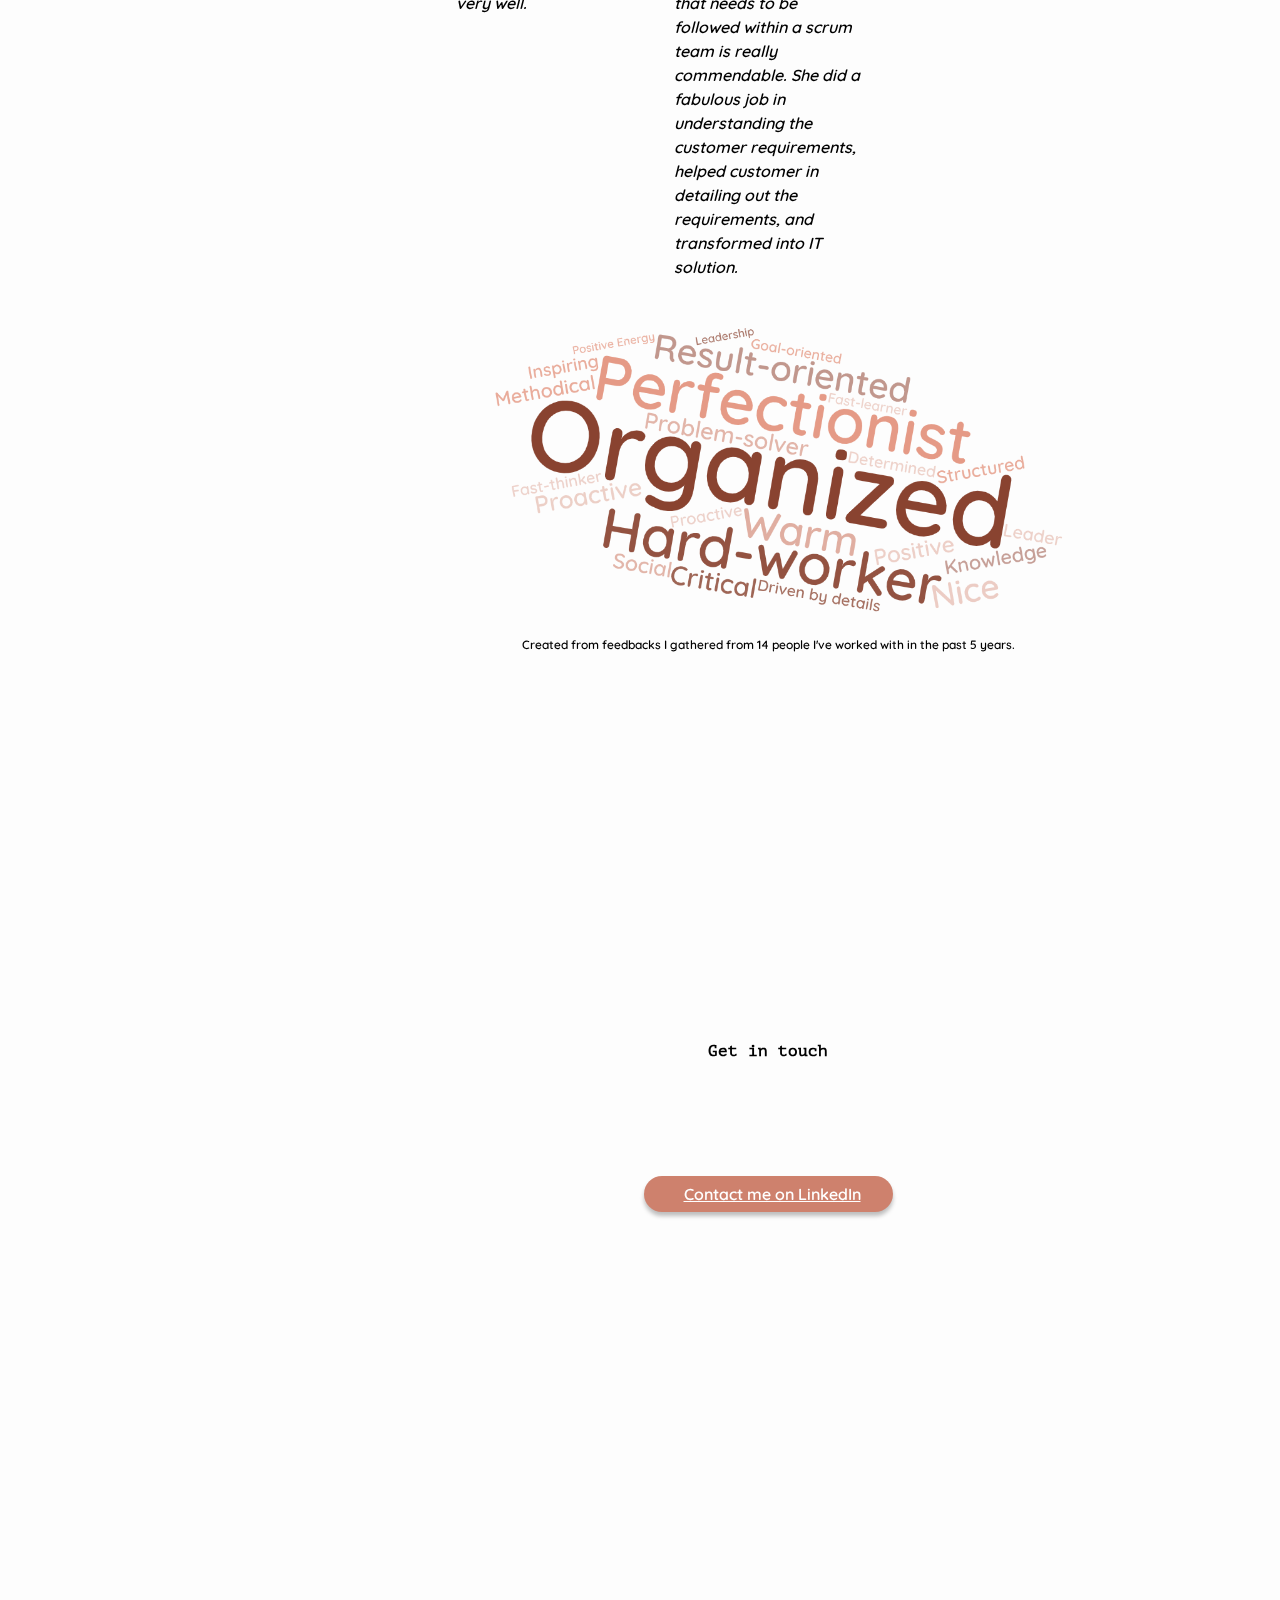
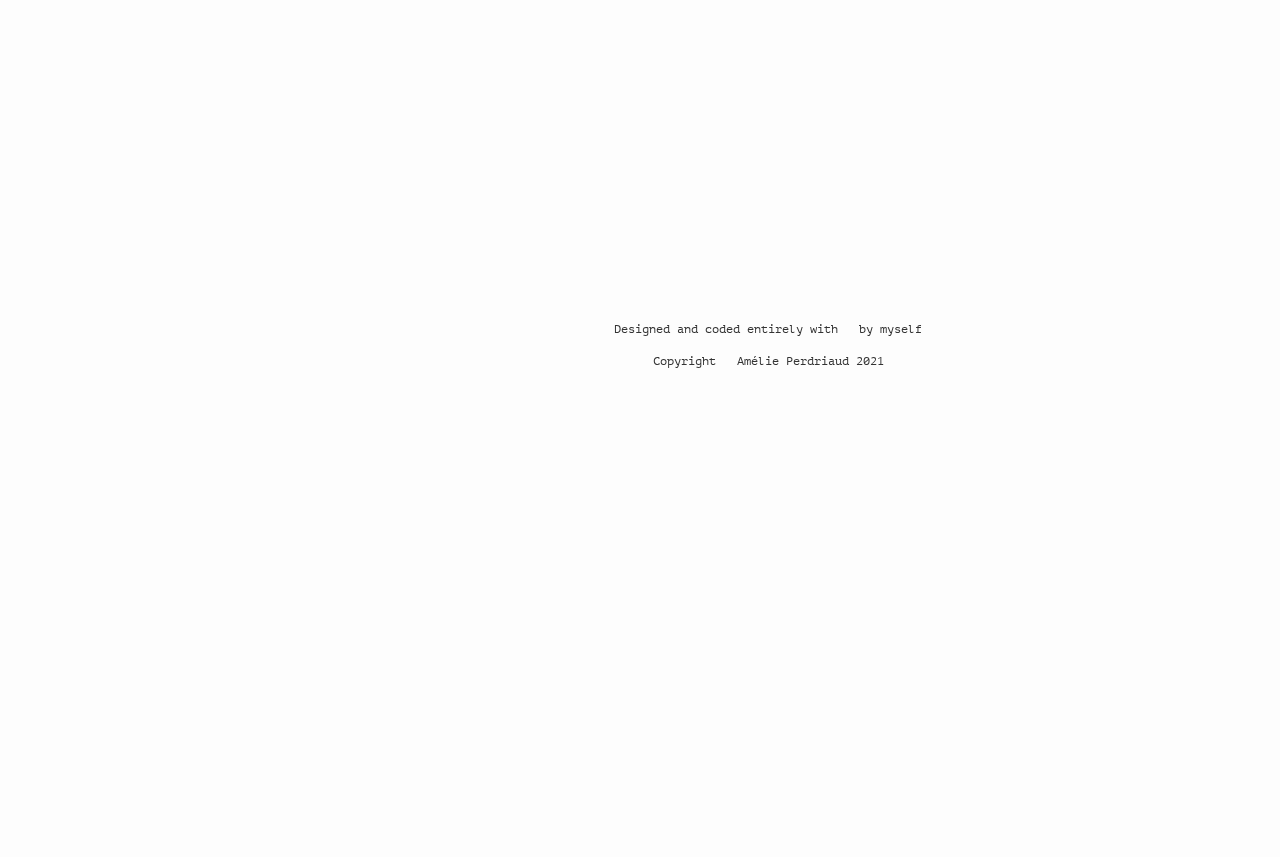
==== commit ccb65b1c: "Fixed inconsistent padding" ====
--- a/index.html
+++ b/index.html
@@ -197,8 +197,8 @@
                             <i class="fa fa-download" aria-hidden="true"></i> Download my
                             resumé</a>
                     </div>
-                    <div class="col-2">
-                        <div class="col pt-2">
+                    <div class="col-2 top">
+                        <div class="col">
                             <p>I have an engineer degree in computer sciences.</p>
                             <p>In the past 5 years, I worked as a consultant in various companies
                                 where I helped to build, code and launch IT product, as part of
@@ -212,7 +212,7 @@
                                 was named Product owner or Team Lead in many of the teams I
                                 worked for.</p>
                         </div>
-                        <div class="col pt-2">
+                        <div class="col">
                             <p>In 2020, I completed a part-time&nbsp;<a
                                     href="https://www.ironhack.com/en/ux-ui-design"
                                     target="_blank">bootcamp in UX/UI Design</a>&nbsp;next to my
--- a/css/default-variables.css
+++ b/css/default-variables.css
@@ -6,7 +6,7 @@
     --font-size-default: 1rem;
 
     --font-size-small: 0.75rem;
-    --font-size-medium: 1.25rem;
+    --font-size-medium: 1.1rem;
     --font-size-large: 1.5rem;
     --font-size-extra-large: 2.25rem;
 
--- a/css/style.css
+++ b/css/style.css
@@ -23,6 +23,11 @@
     align-items: center !important;
 }
 
+.top {
+    align-items: flex-start !important;
+    align-content: flex-start !important;
+}
+
 .left {
     text-align: left !important;
     align-items: left !important;
@@ -51,54 +56,69 @@
     font-weight: bold;
 }
 
+li {
+    padding-top: var(--margin-small-x);
+}
+
 /* Margins and padding */
+.mt-0 {
+    margin-top: 0px !important;
+}
+
 .mt-1 {
-    margin-top: 16px;
+    margin-top: 16px !important;
 }
 
 .mt-2 {
-    margin-top: 24px;
+    margin-top: 24px !important;
 }
 
 .mt-4 {
-    margin-top: 32px;
+    margin-top: 32px !important;
 }
 
 .mb-1 {
-    margin-bottom: 16px;
+    margin-bottom: 16px !important;
 }
 
 .mb-2 {
-    margin-bottom: 24px;
+    margin-bottom: 24px !important;
 }
 
 .mb-4 {
-    margin-bottom: 32px;
-}
-
+    margin-bottom: 32px !important;
+}
+
+.pt-0 {
+    padding-top: 0px !important;
+}
 
 .pt-1 {
-    padding-top: 16px;
+    padding-top: 16px !important;
 }
 
 .pt-2 {
-    padding-top: 24px;
+    padding-top: 24px !important;
 }
 
 .pt-4 {
-    padding-top: 32px;
+    padding-top: 32px !important;
+}
+
+.pt-8 {
+    padding-top: 64px !important;
 }
 
 .pb-1 {
-    padding-bottom: 16px;
+    padding-bottom: 16px !important;
 }
 
 .pb-2 {
-    padding-bottom: 24px;
+    padding-bottom: 24px !important;
 }
 
 .pb-4 {
-    padding-bottom: 32px;
+    padding-bottom: 32px !important;
 }
 
 main {
@@ -118,6 +138,7 @@
 h2 {
     font-family: 'PT Mono', serif;
     font-size: var(--font-size-large);
+    padding-top: var(--margin-medium-y);
     padding-bottom: var(--margin-default-y);
     font-weight: 500;
 }
@@ -125,7 +146,7 @@
 h3 {
     font-family: 'PT Mono', serif;
     font-size: var(--font-size-default);
-    padding-top: 64px;
+    padding-top: 24px;
 }
 
 p {
@@ -167,8 +188,13 @@
     flex-direction: column;
     align-content: center;
     width: 100%;
-    padding-top: var(--margin-large-y);
-    padding-bottom: var(--margin-large-y);
+    padding-top: var(--margin-default-y);
+    padding-bottom: var(--margin-default-y);
+}
+
+.col-1 .col {
+    padding-top: var(--margin-default-y);
+    padding-bottom: var(--margin-default-y);
 }
 
 .col-1 img,
@@ -216,14 +242,15 @@
     flex-wrap: wrap;
     width: 100%;
     height: 100%;
-    padding-top: var(--margin-large-x);
-    padding-bottom: var(--margin-large-x);
+    padding-top: var(--margin-default-x);
+    padding-bottom: var(--margin-default-x);
 }
 
 .col-3 .col {
     width: var(--col-3-width);
     display: flex;
     justify-content: space-between;
+    align-content: flex-start;
     flex-wrap: wrap;
 }
 
@@ -561,7 +588,6 @@
 
 #use-case .list {
     margin-left: var(--margin-default-x);
-    margin-top: var(--margin-default-y);
 }
 
 #use-case .list li {
@@ -573,9 +599,9 @@
     color: var(--primary-color);
 }
 
-#use-case .quote,
-#use-case .quote p {
-    font-family: 'PT Mono', serif;
+#use-case .problem-statement,
+#use-case .problem-statement p {
+    font-family: 'Quicksand', serif;
     font-size: var(--font-size-medium);
     line-height: var(--font-size-extra-large);
     font-style: italic;
@@ -619,4 +645,5 @@
 .to-the-top,
 a.to-the-top {
     color: var(--light-grey);
+    padding-top: var(--margin-large-y);
 }--- a/css/mobile.css
+++ b/css/mobile.css
@@ -58,7 +58,7 @@
     }
 
     #use-case-intro {
-        border-radius: 0 0 15px 15px;
+        border-radius: 0 0 0 0;
         padding-bottom: var(--margin-large-x);
         padding-left: var(--margin-extra-large-x);
         padding-right: var(--margin-extra-large-x);
@@ -114,6 +114,7 @@
     /* Content title */
     .content-title {
         padding-bottom: var(--margin-default-y);
+        text-align: left;
     }
 
     /* 1 column */
@@ -121,9 +122,13 @@
     .col-1 img,
     .col-1 .col img {
         width: 100%;
+        height: 100%;
         max-width: 400px;
-        padding-top: var(--margin-large-y);
-        padding-bottom: var(--margin-large-y);
+    }
+
+    .col-1 .col {
+        padding-top: var(--margin-default-y);
+        padding-bottom: var(--margin-default-y);
     }
 
     /* 2 columns */
@@ -135,13 +140,14 @@
 
     .col-2 .col {
         width: 100%;
+        padding-top: var(--margin-medium-y);
+        padding-bottom: var(--margin-default-y);
     }
 
     .col-2 img {
         width: 100%;
+        height: 100%;
         max-width: 400px;
-        padding-top: var(--margin-large-y);
-        padding-bottom: var(--margin-large-y);
     }
 
 
@@ -153,13 +159,14 @@
 
     .col-3 .col {
         width: 100%;
+        padding-top: var(--margin-medium-y);
+        padding-bottom: var(--margin-default-y);
     }
 
     .col-3 img {
         width: 100%;
+        height: 100%;
         max-width: 400px;
-        padding-top: var(--margin-large-y);
-        padding-bottom: var(--margin-large-y);
     }
 
     /* Buttons */
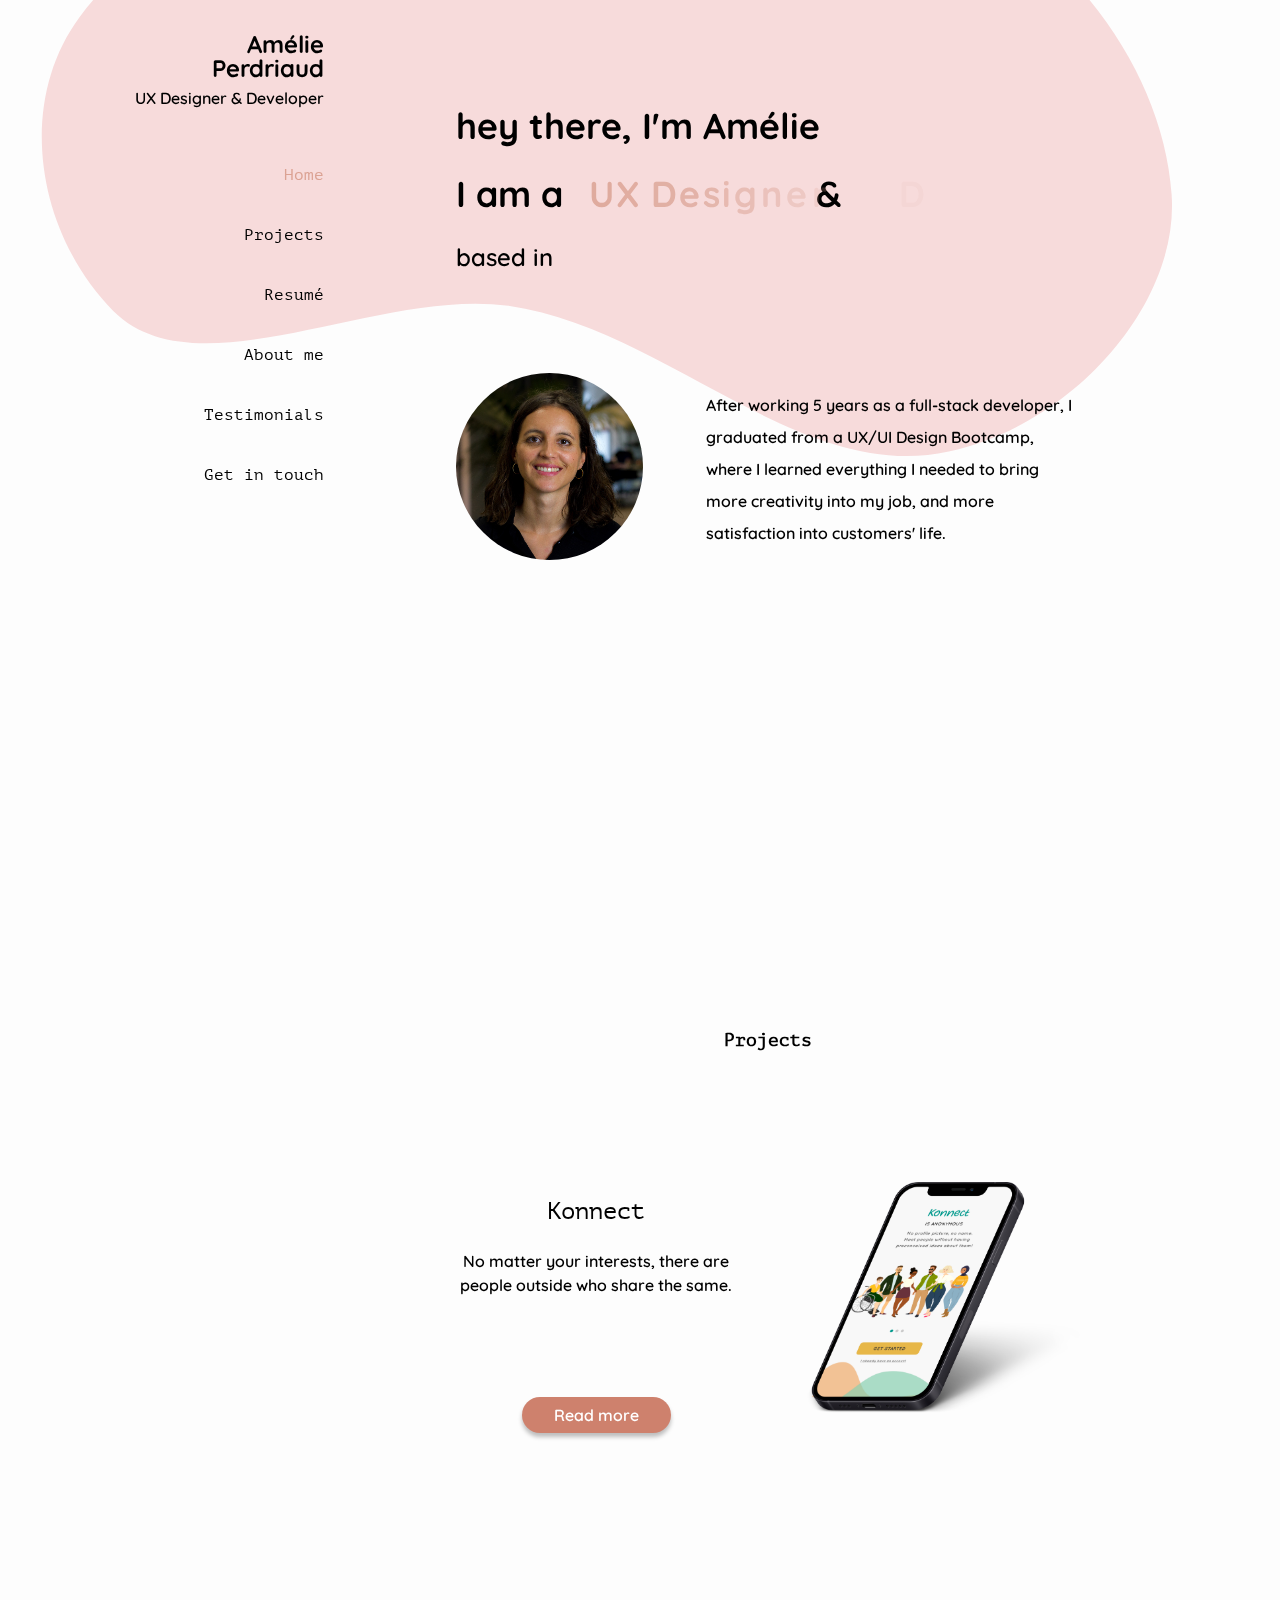
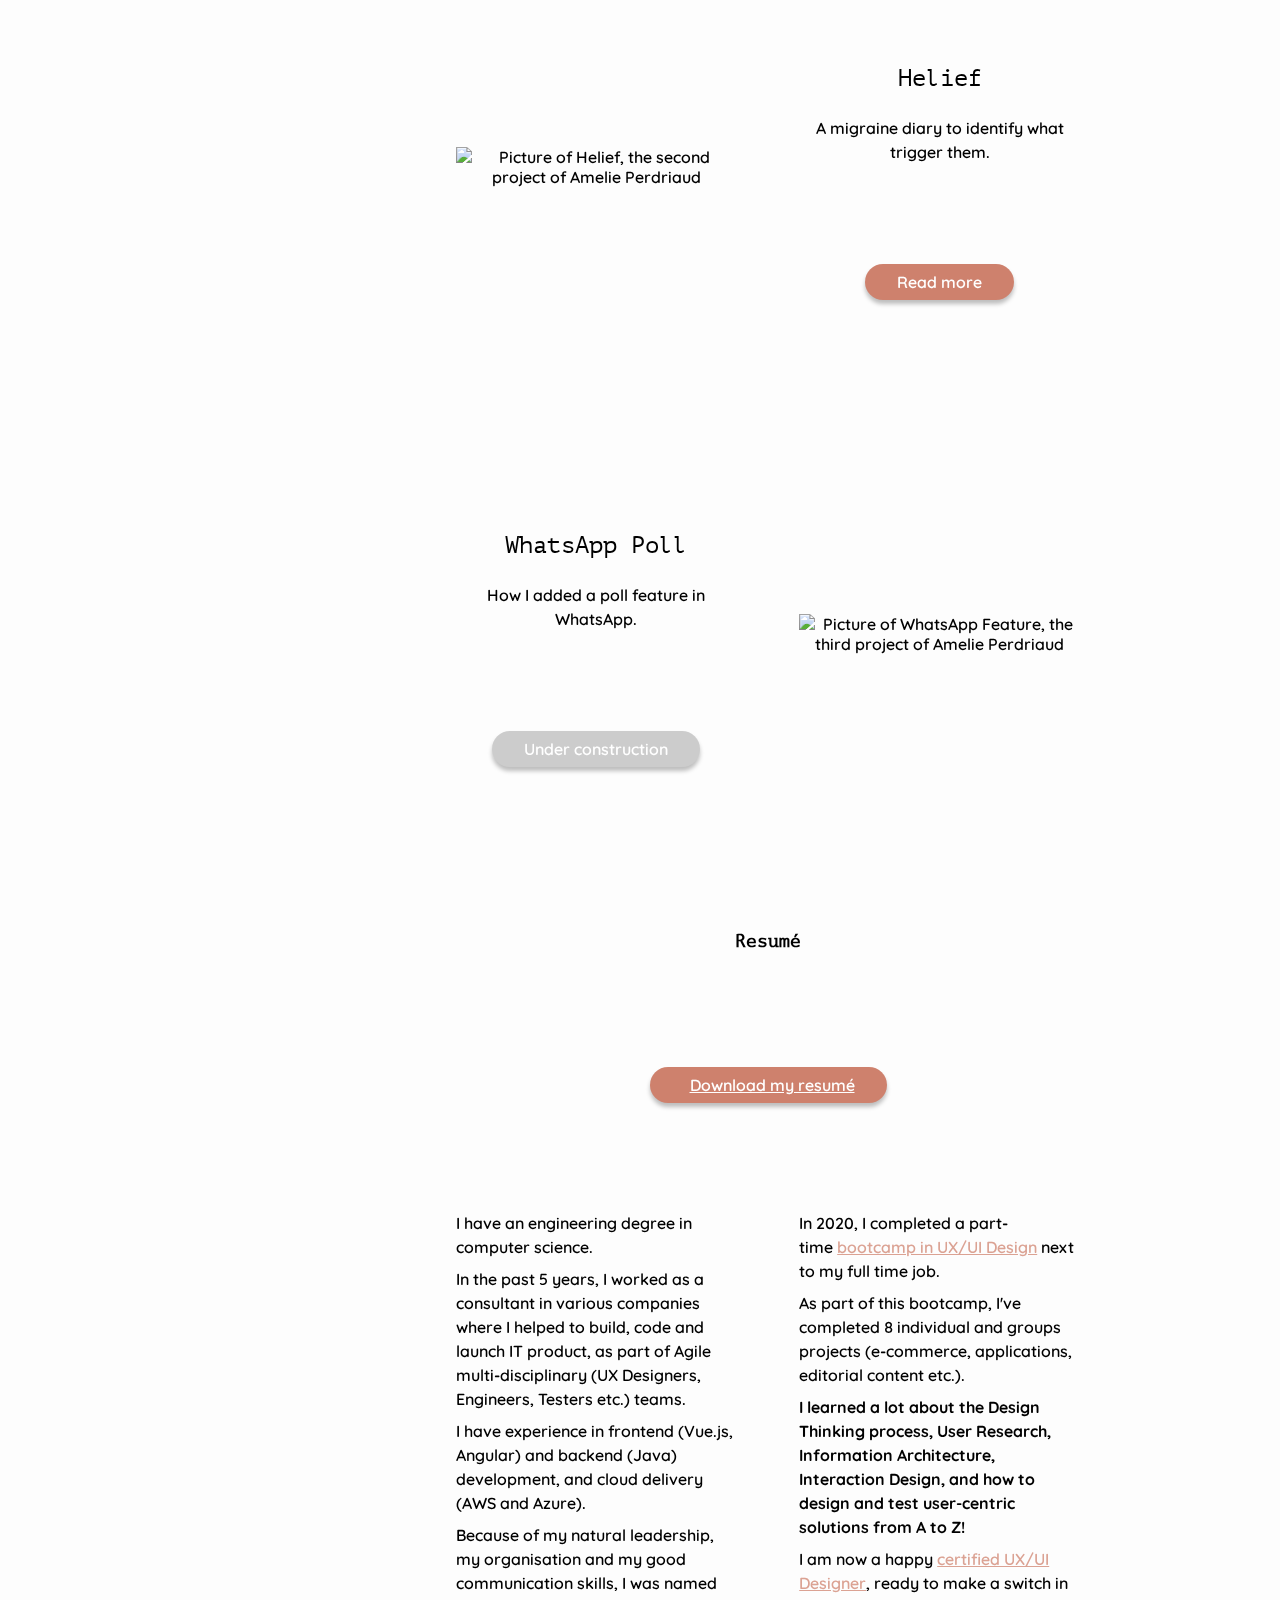
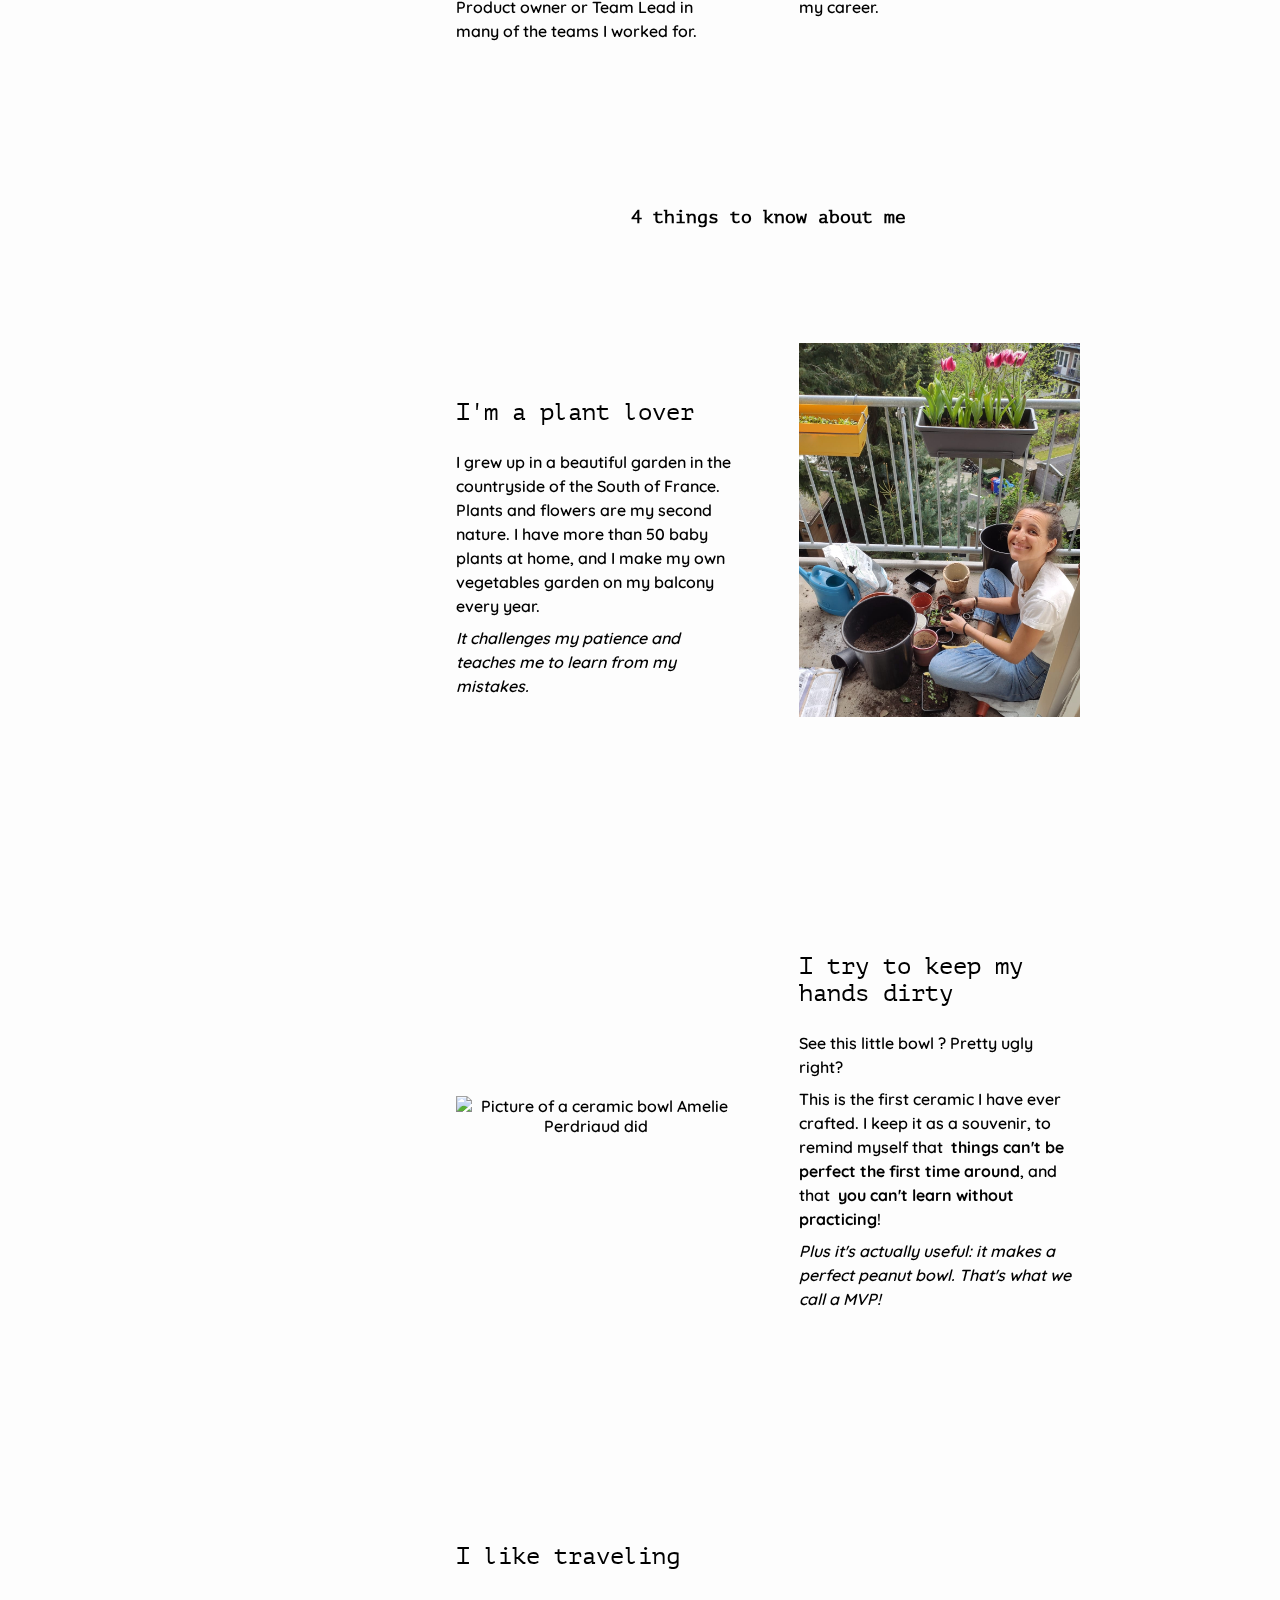
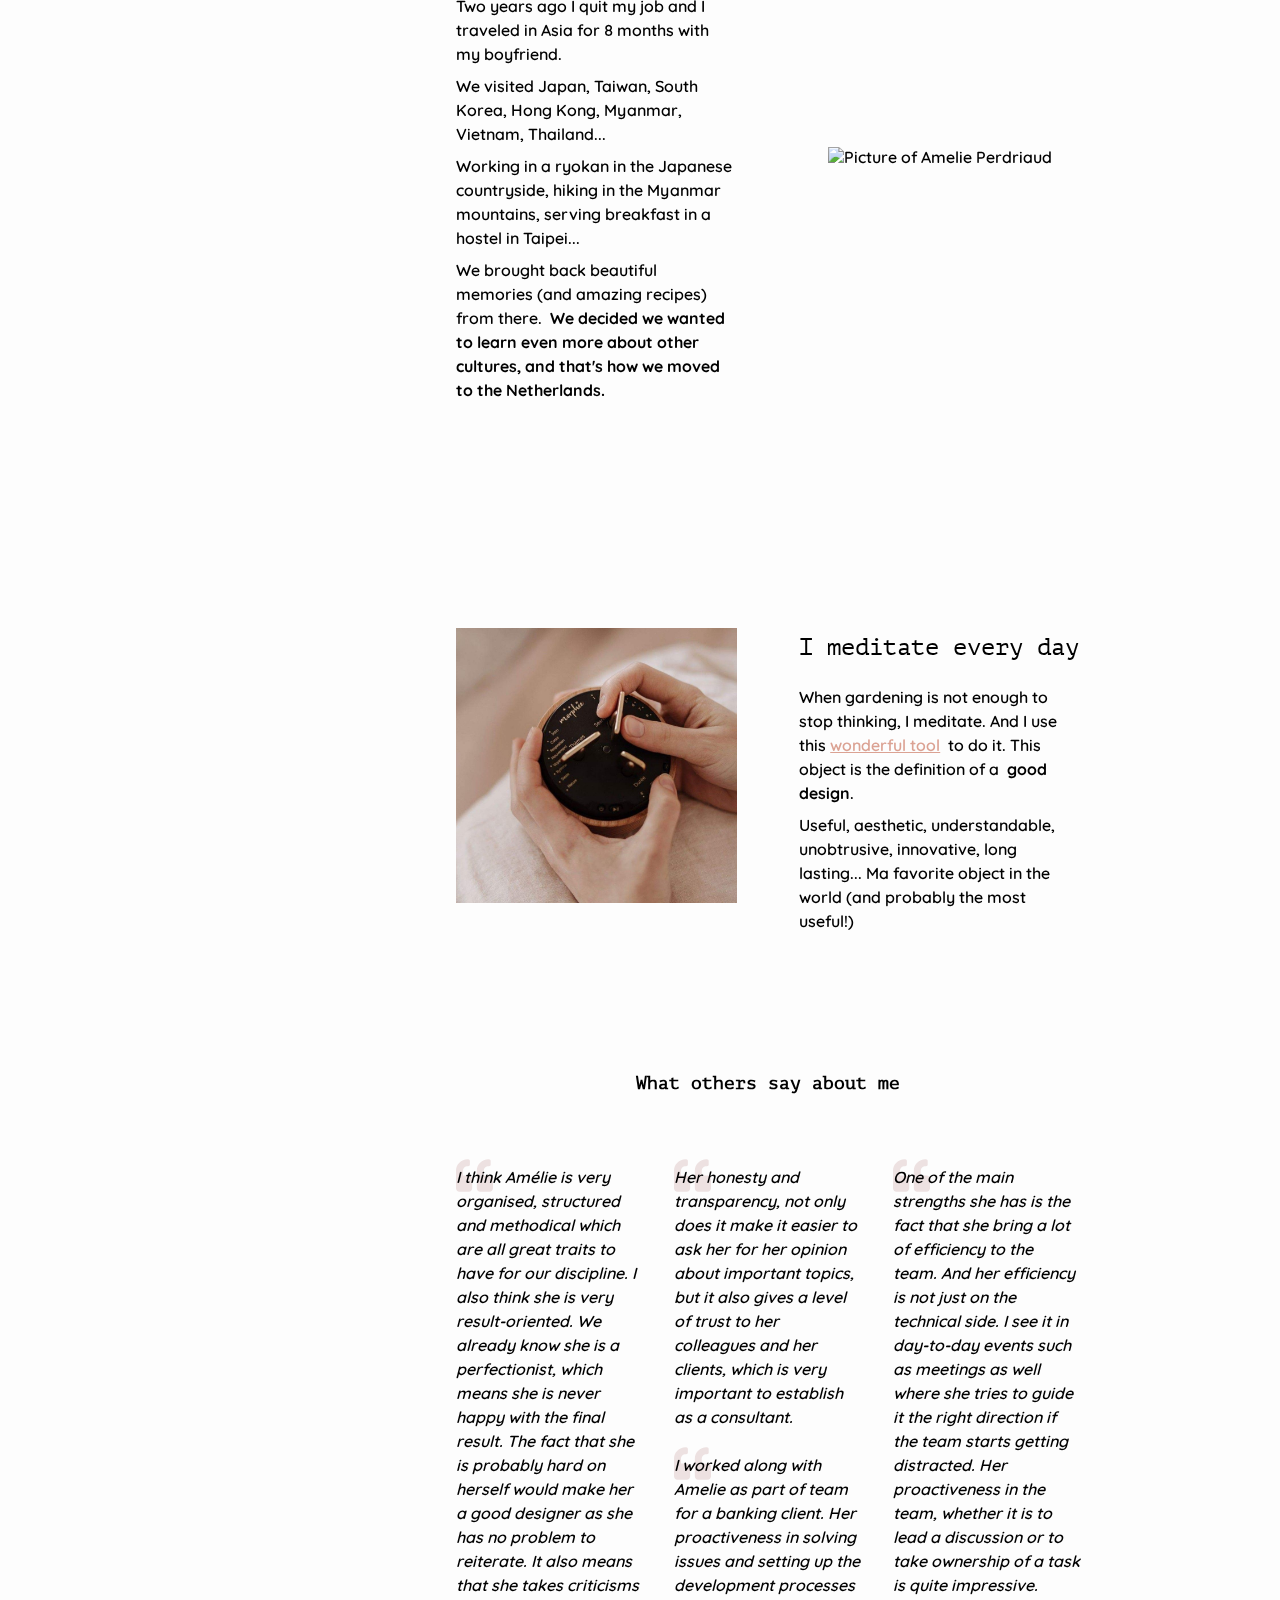
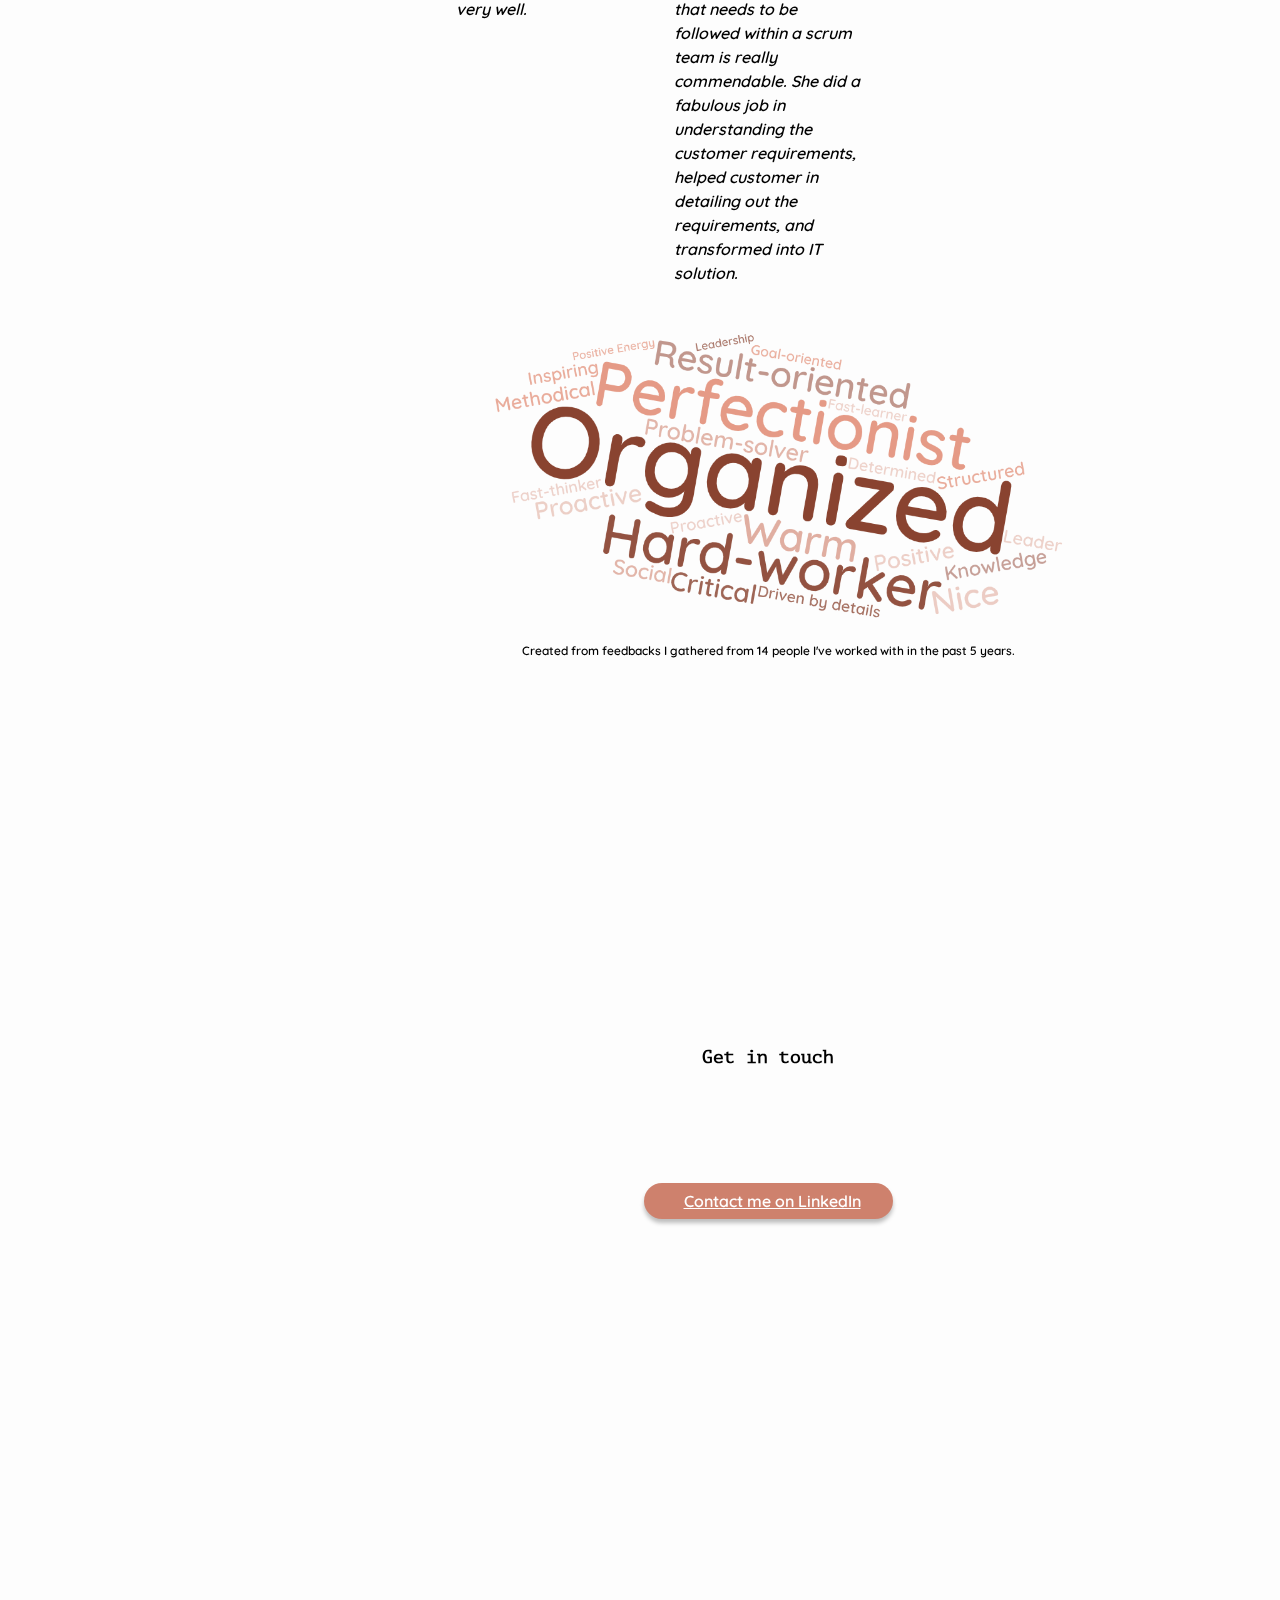
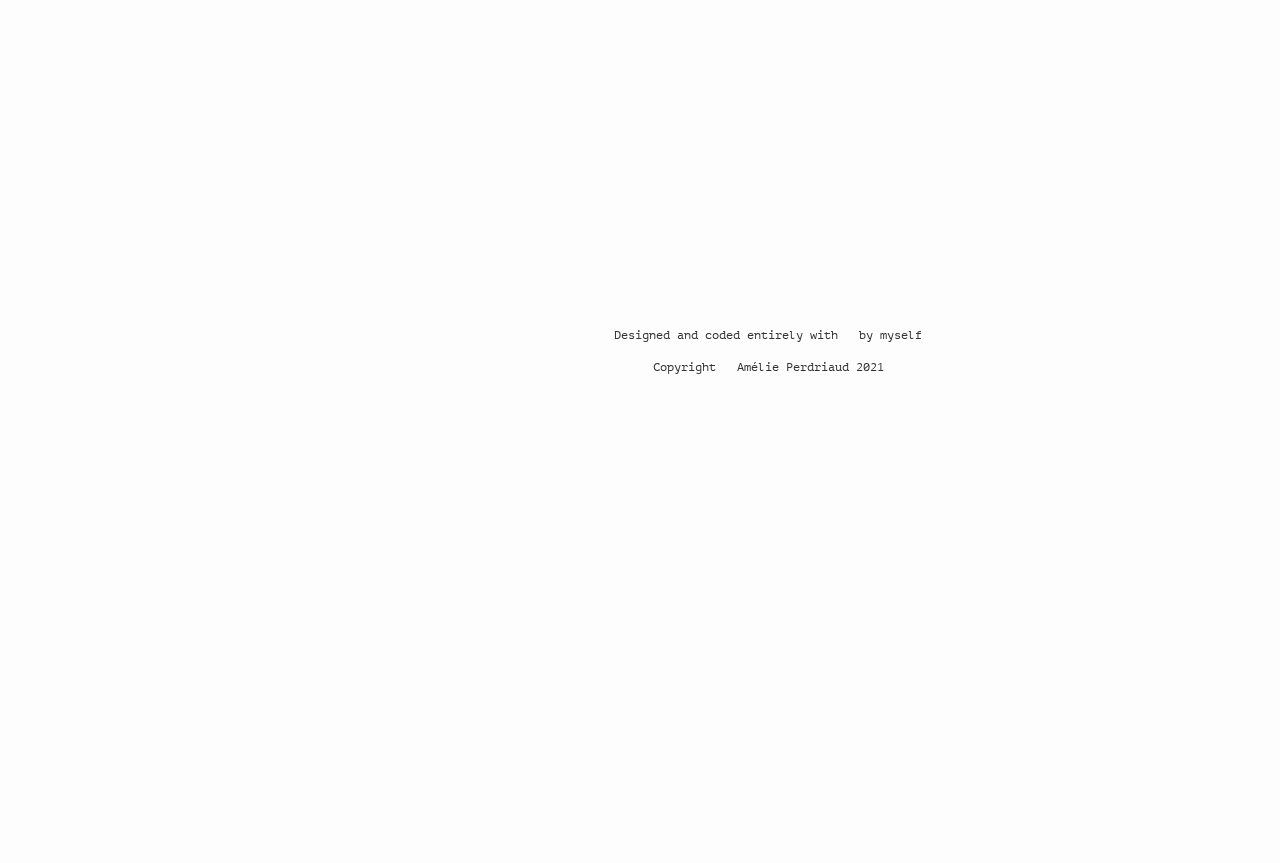
==== commit 3f4c7c57: "Fixed spelling mistakes" ====
--- a/index.html
+++ b/index.html
@@ -199,7 +199,7 @@
                     </div>
                     <div class="col-2 top">
                         <div class="col">
-                            <p>I have an engineer degree in computer sciences.</p>
+                            <p>I have an engineering degree in computer science.</p>
                             <p>In the past 5 years, I worked as a consultant in various companies
                                 where I helped to build, code and launch IT product, as part of
                                 Agile multi-disciplinary (UX Designers, Engineers, Testers etc.)
@@ -244,7 +244,7 @@
                                 more than 50 baby plants at home, and I make my own vegetables
                                 garden on my balcony every year.
                             </p>
-                            <p><i>It challenges my patience and teach me to learn from my
+                            <p><i>It challenges my patience and teaches me to learn from my
                                     mistakes.</i></p>
                         </div>
                         <div class="col center">
--- a/css/style.css
+++ b/css/style.css
@@ -145,7 +145,7 @@
 
 h3 {
     font-family: 'PT Mono', serif;
-    font-size: var(--font-size-default);
+    font-size: var(--font-size-medium);
     padding-top: 24px;
 }
 
@@ -410,7 +410,7 @@
 .blobs {
     z-index: -1000;
     position: absolute;
-    width: 100%;
+    width: 80%;
     height: 100%;
 }
 
@@ -646,4 +646,8 @@
 a.to-the-top {
     color: var(--light-grey);
     padding-top: var(--margin-large-y);
+}
+
+a.to-the-top:hover {
+    color: var(--tertiary-color);
 }--- a/css/mobile.css
+++ b/css/mobile.css
@@ -179,4 +179,8 @@
     #blob2 {
         margin: 0;
     }
+
+    .blobs {
+        width: 100%;
+    }
 }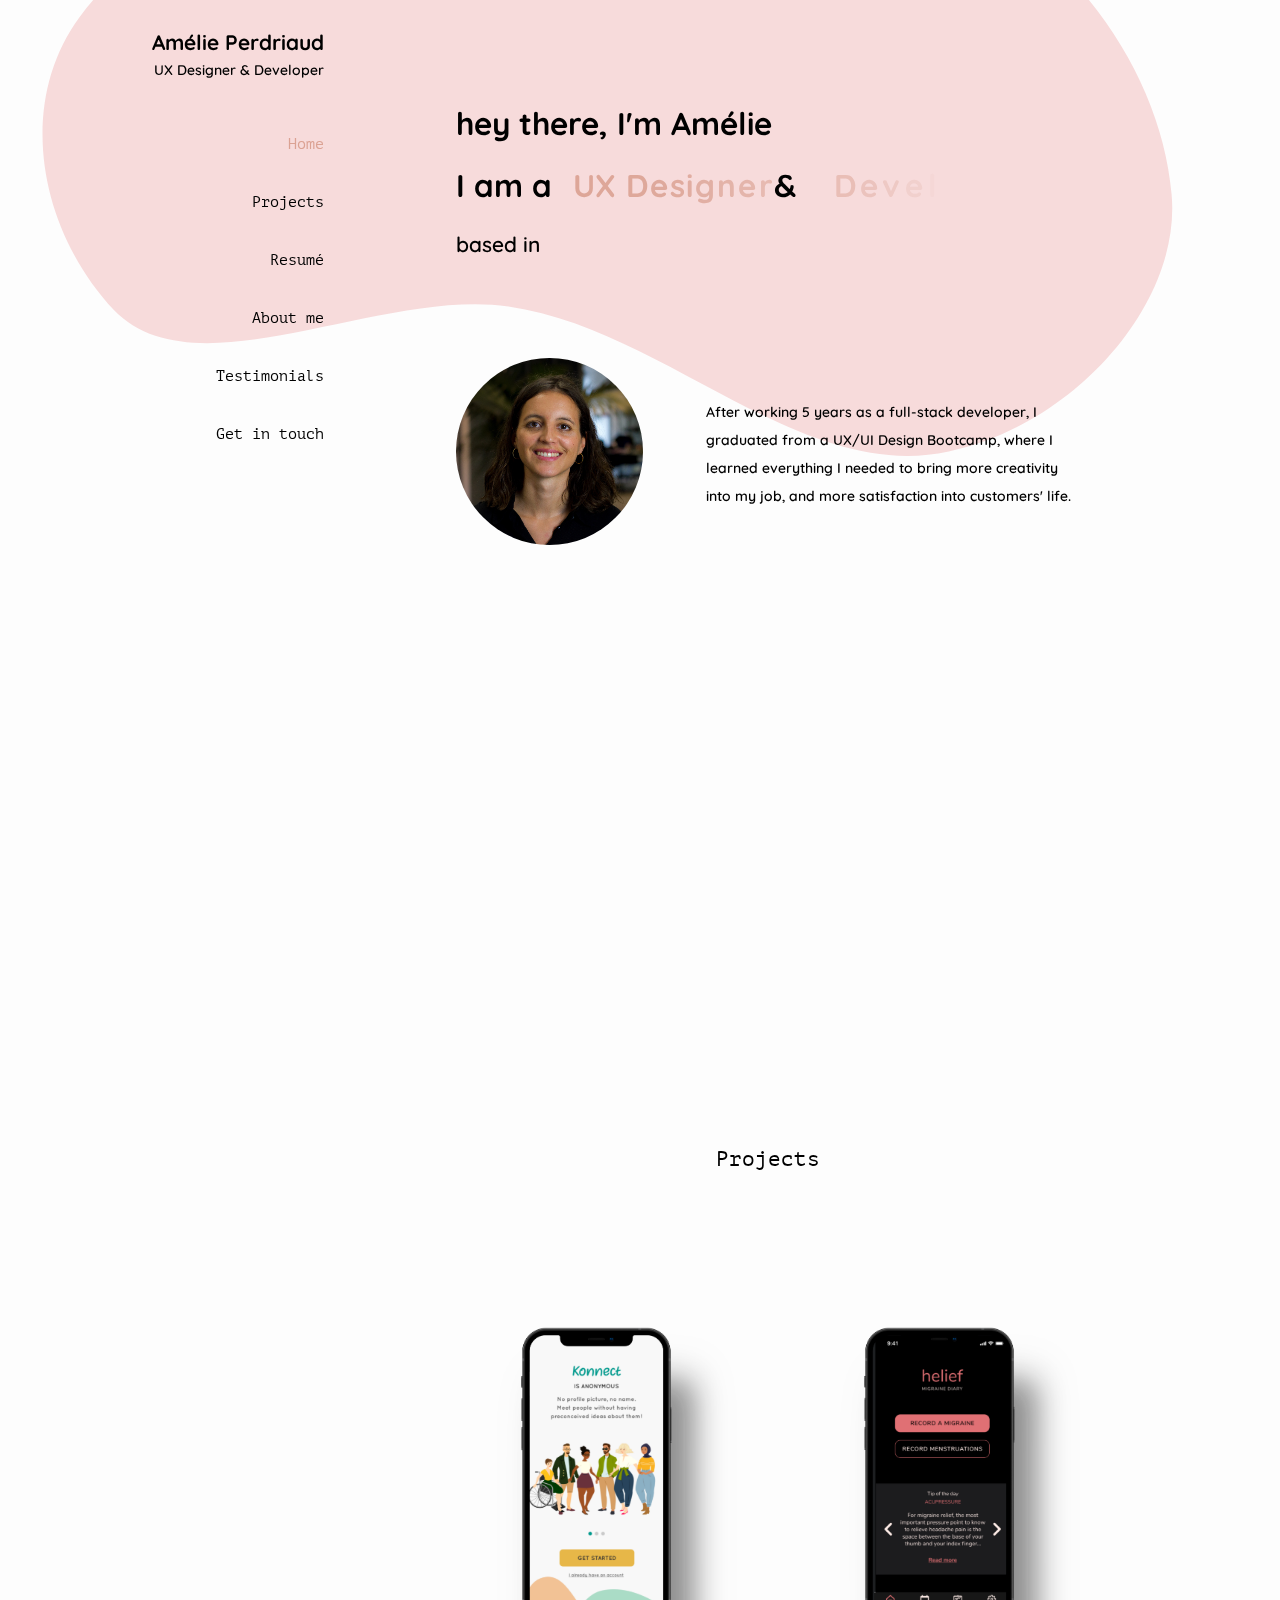
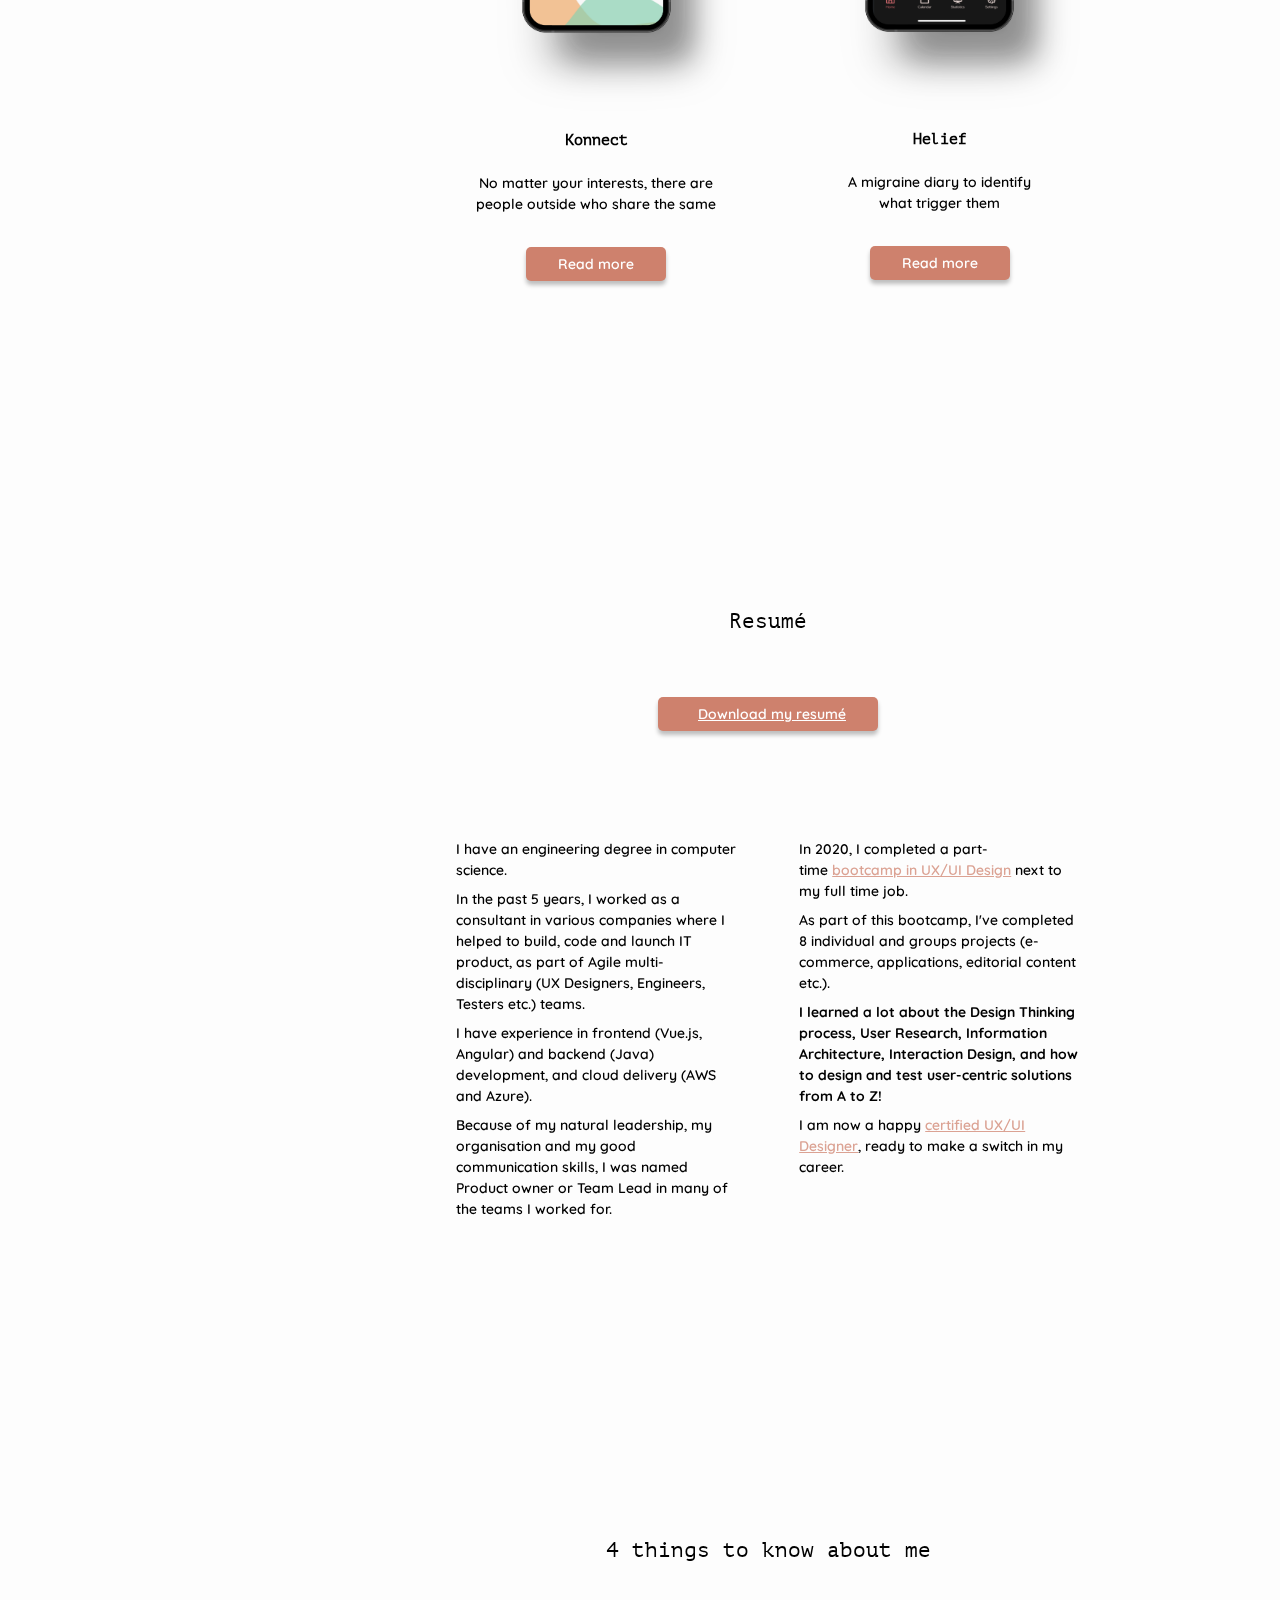
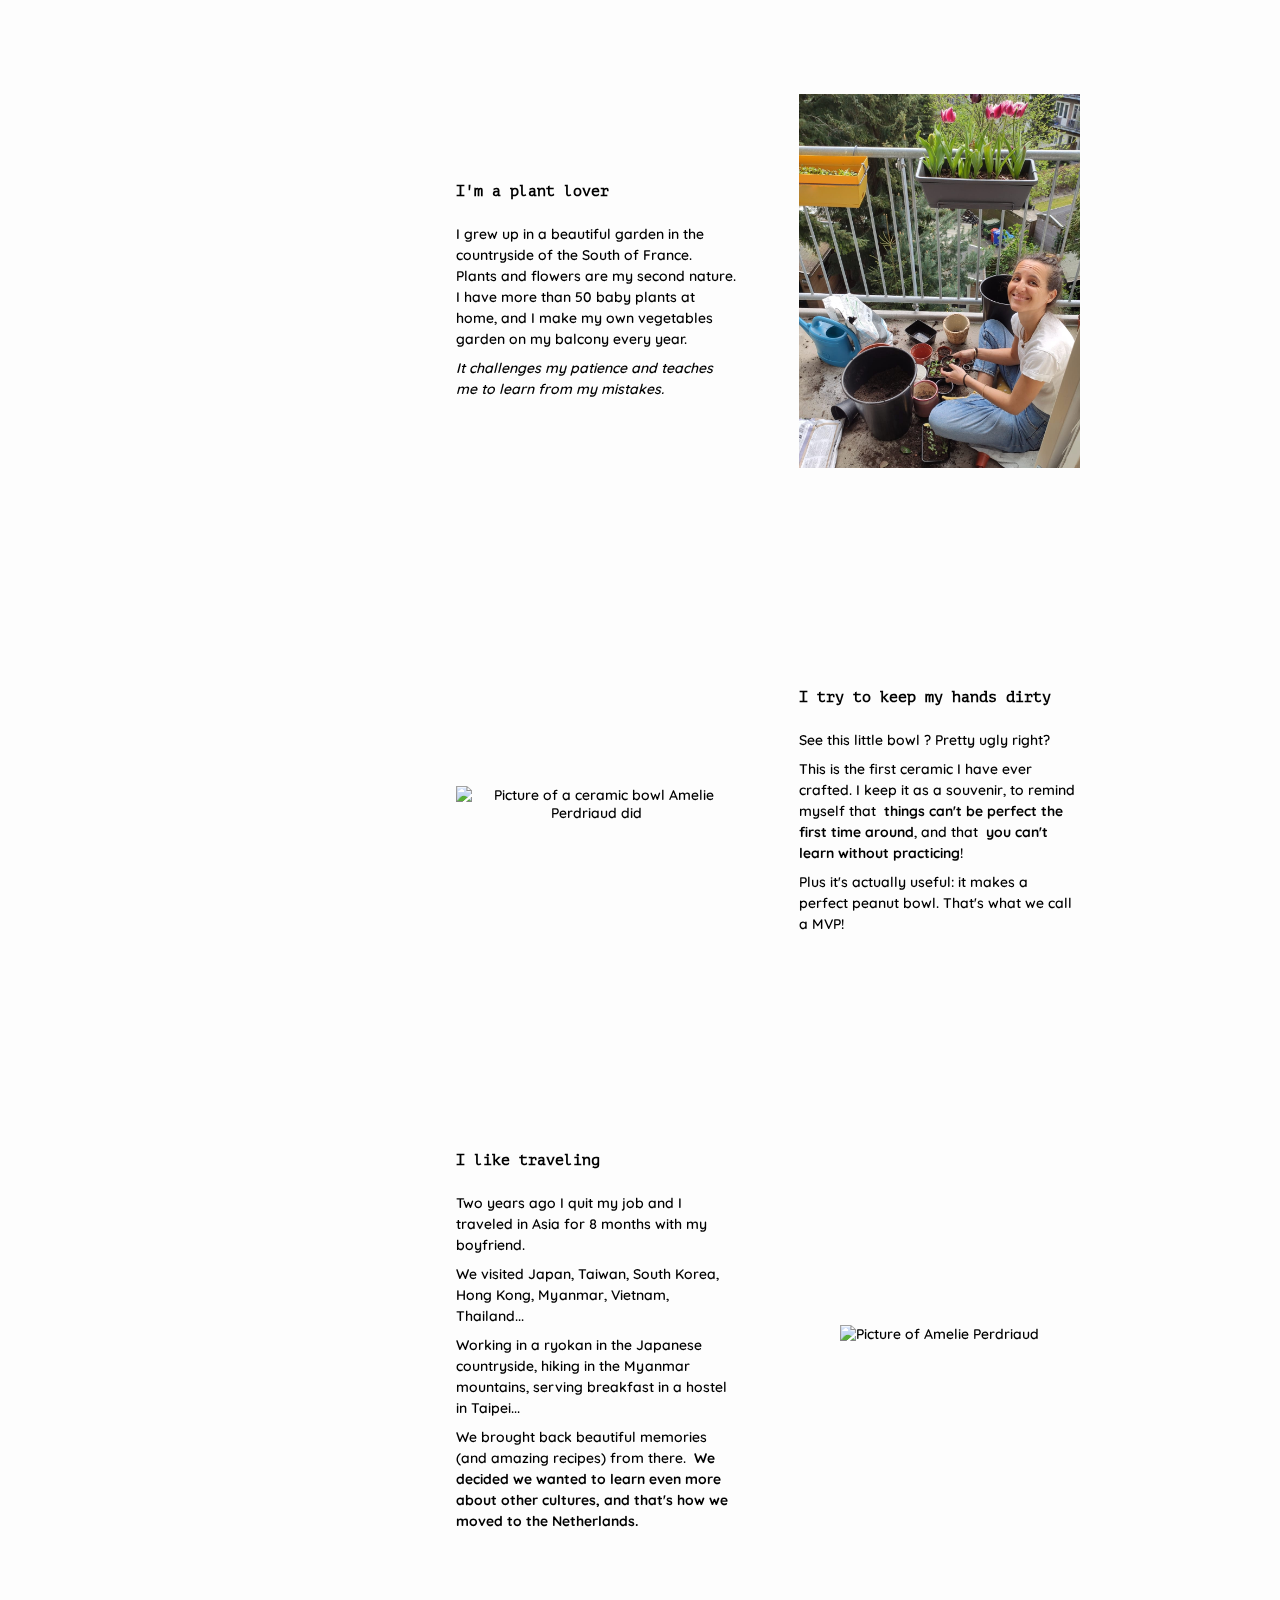
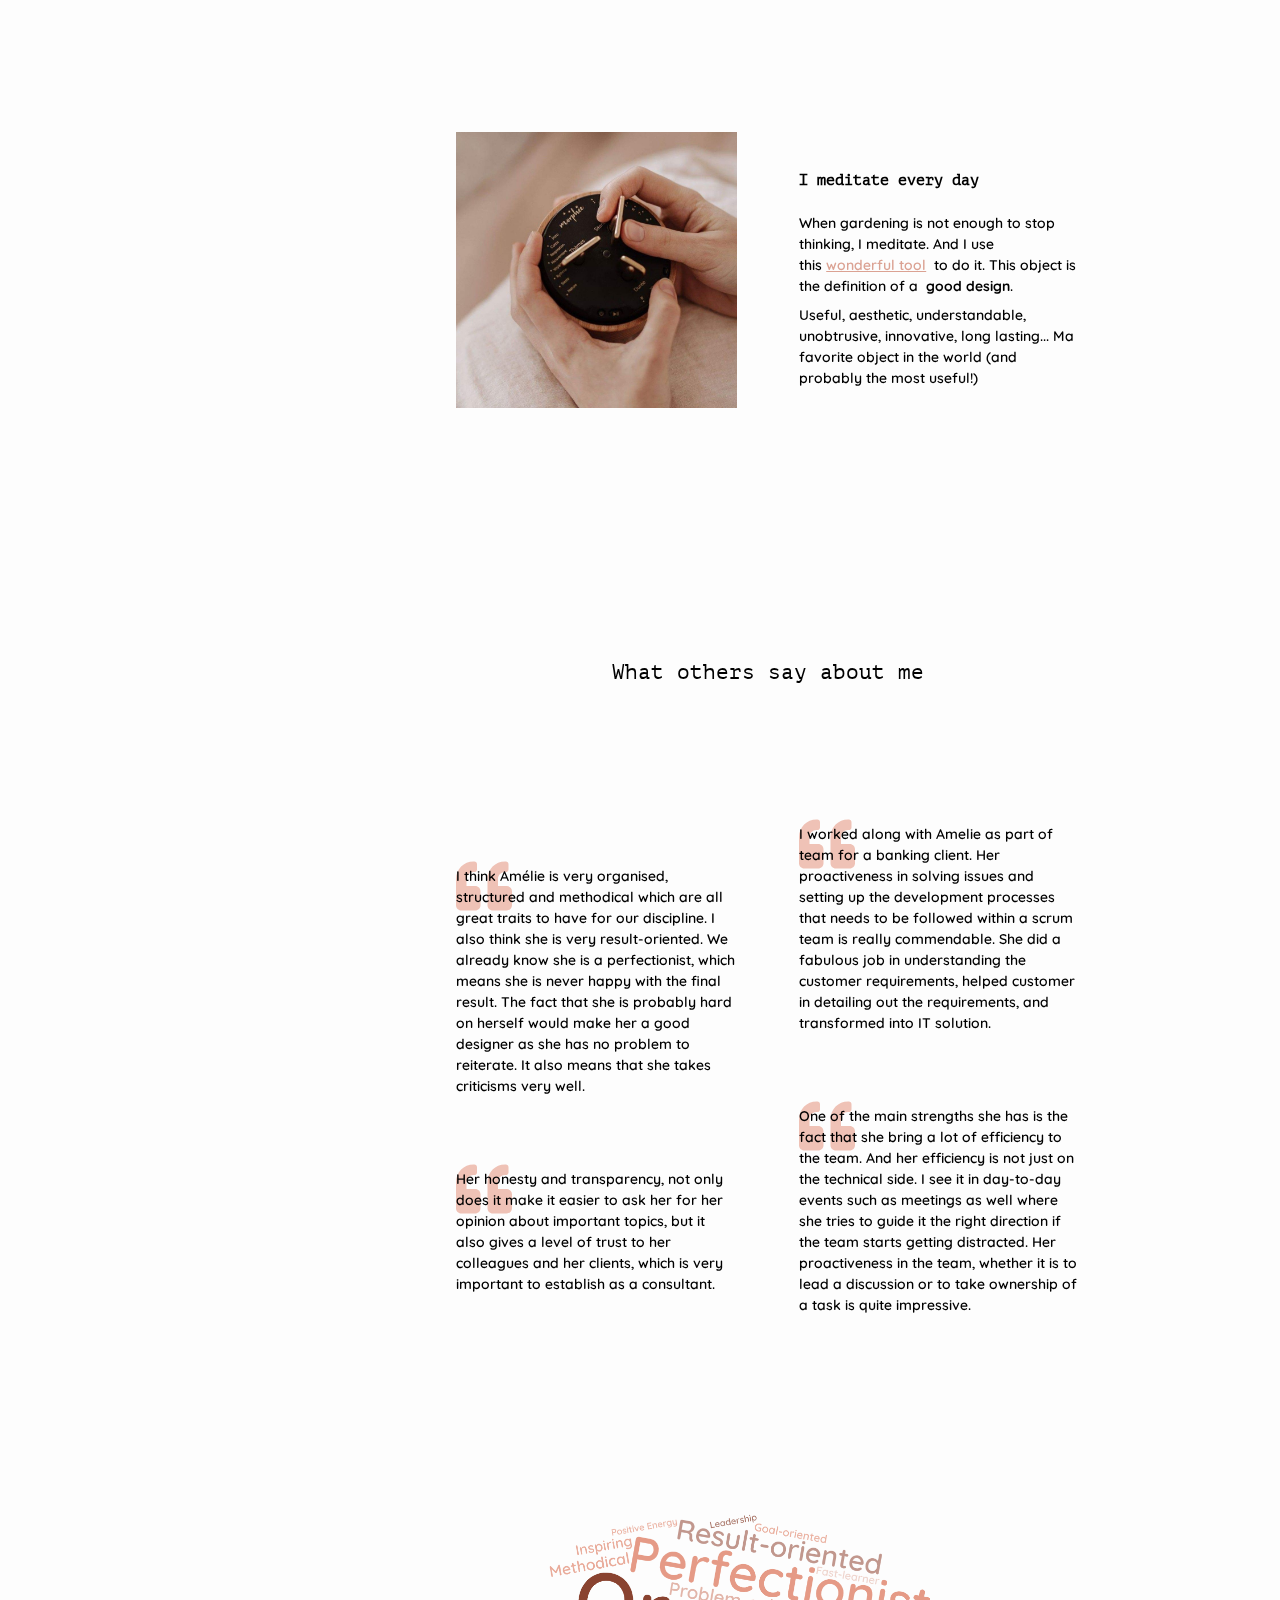
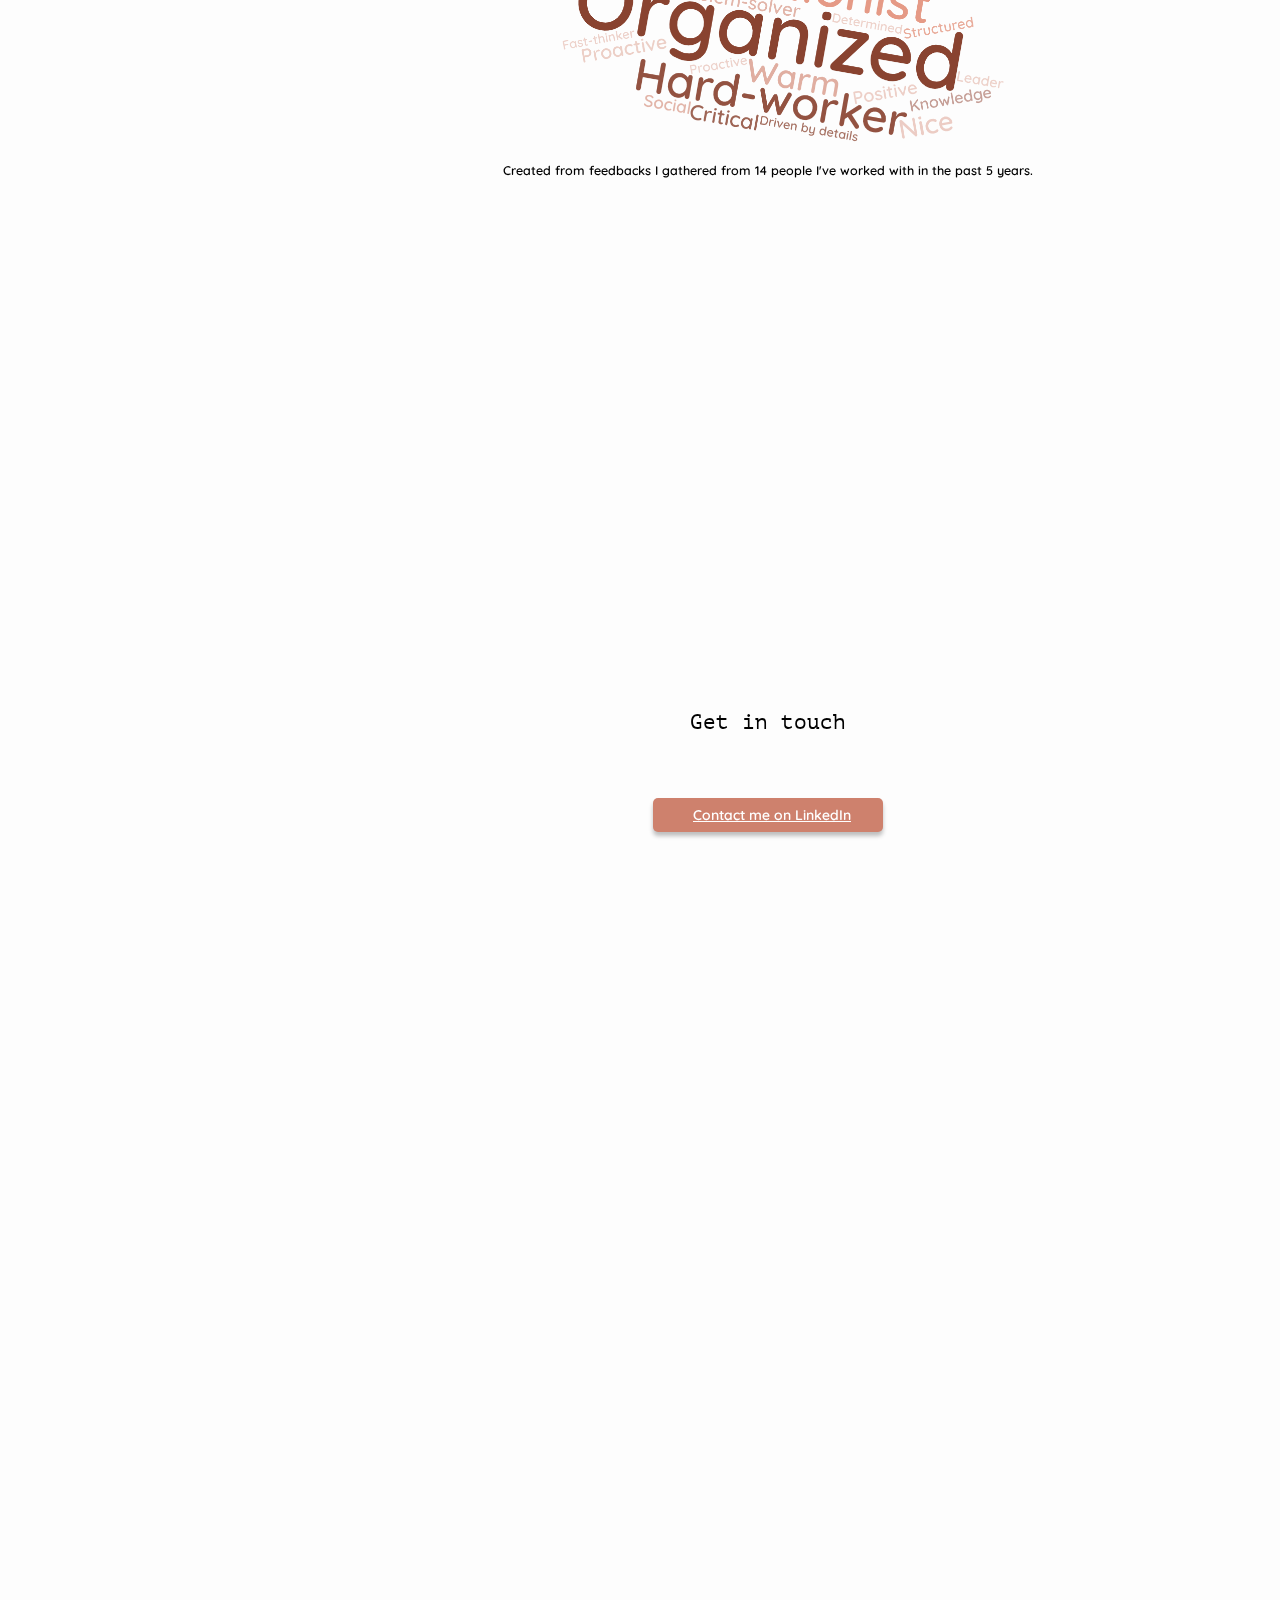
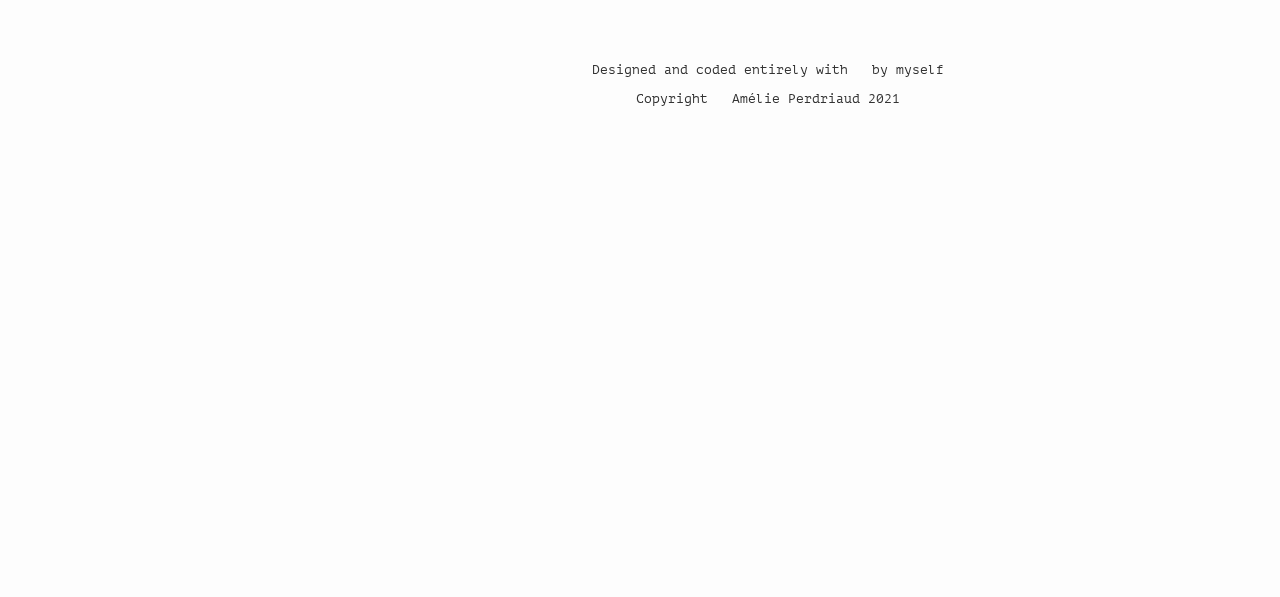
==== commit 2d4be714: "Fixed font sizes" ====
--- a/index.html
+++ b/index.html
@@ -1,404 +1,364 @@
 <!DOCTYPE html>
 <html>
 
-    <head>
-        <meta charset="UTF-8" />
-        <meta name="viewport" content="width=device-width, initial-scale=1.0" />
-        <meta name="og:title" property="og:title"
-            content="Amelie Perdriaud - UX Designer & Developer">
-        <meta name="description"
-            content="Portfolio of Amelie Perdriaud, a UX Designer and Full-stack developer based in Amsterdam">
-        <title>Amélie Perdriaud - UX Designer & Developer Portfolio</title>
-
-        <link rel="stylesheet" type="text/css" href="./css/default-variables.css" />
-        <link rel="stylesheet" type="text/css" href="./css/mobile-variables.css" />
-        <link rel="stylesheet" type="text/css" href="./css/tablet.css" />
-        <link rel="stylesheet" type="text/css" href="./css/style.css" />
-        <link rel="stylesheet" type="text/css" href="./css/mobile.css" />
-        <link rel="stylesheet" type="text/css" href="./css/normalize.css" />
-
-        <link rel="icon" type="image/png" href="./img/favicon-16x16.png" sizes="16x16">
-        <link rel="icon" type="image/png" href="./img/favicon-32x32.png" sizes="32x32">
-        <link rel="icon" type="image/png" href="./img/favicon-96x96.png" sizes="96x96">
-
-        <script src="https://kit.fontawesome.com/15d8602e1a.js" crossorigin="anonymous"></script>
-        <script type="text/javascript" src="js/jquery-3.5.1.min.js"></script>
-        <script type="text/javascript" src="js/anime.min.js"></script>
-
-        <!-- Global site tag (gtag.js) - Google Analytics -->
-        <script async src="https://www.googletagmanager.com/gtag/js?id=G-CQN0PXNSGC"></script>
-        <script>
-            window.dataLayer = window.dataLayer || [];
-
-            function gtag() {
-                dataLayer.push(arguments);
-            }
-            gtag('js', new Date());
-            gtag('config', 'G-CQN0PXNSGC');
-        </script>
-
-        <!-- Hotjar Tracking Code for amelieperdriaud.io -->
-        <script>
-            (function (h, o, t, j, a, r) {
-                h.hj = h.hj || function () {
-                    (h.hj.q = h.hj.q || []).push(arguments)
-                };
-                h._hjSettings = {
-                    hjid: 1865955,
-                    hjsv: 6
-                };
-                a = o.getElementsByTagName('head')[0];
-                r = o.createElement('script');
-                r.async = 1;
-                r.src = t + h._hjSettings.hjid + j + h._hjSettings.hjsv;
-                a.appendChild(r);
-            })(window, document, 'https://static.hotjar.com/c/hotjar-', '.js?sv=');
-        </script>
-    </head>
-
-    <body>
-        <div class="overlay closed"></div>
-        <header>
-            <nav id="menu-mobile">
-                <a class="menu-item active" href="#home">Home</a>
-                <a class="menu-item" href="#projects">Projects</a>
-                <a class="menu-item" href="#resume">Resumé</a>
-                <a class="menu-item" href="#about">About me</a>
-                <a class="menu-item" href="#contact">Get in touch</a>
+<head>
+    <meta charset="UTF-8" />
+    <meta name="viewport" content="width=device-width, initial-scale=1.0" />
+    <meta name="og:title" property="og:title" content="Amelie Perdriaud - UX Designer & Developer">
+    <meta name="description"
+        content="Portfolio of Amelie Perdriaud, a UX Designer and Full-stack developer based in Amsterdam">
+    <title>Amélie Perdriaud - UX Designer & Developer Portfolio</title>
+
+    <link rel="stylesheet" type="text/css" href="./css/default-variables.css" />
+    <link rel="stylesheet" type="text/css" href="./css/mobile-variables.css" />
+    <link rel="stylesheet" type="text/css" href="./css/tablet.css" />
+    <link rel="stylesheet" type="text/css" href="./css/style.css" />
+    <link rel="stylesheet" type="text/css" href="./css/mobile.css" />
+    <link rel="stylesheet" type="text/css" href="./css/normalize.css" />
+
+    <link rel="icon" type="image/png" href="./img/favicon-16x16.png" sizes="16x16">
+    <link rel="icon" type="image/png" href="./img/favicon-32x32.png" sizes="32x32">
+    <link rel="icon" type="image/png" href="./img/favicon-96x96.png" sizes="96x96">
+
+    <script src="https://kit.fontawesome.com/15d8602e1a.js" crossorigin="anonymous"></script>
+    <script type="text/javascript" src="js/jquery-3.5.1.min.js"></script>
+    <script type="text/javascript" src="js/anime.min.js"></script>
+
+    <!-- Global site tag (gtag.js) - Google Analytics -->
+    <script async src="https://www.googletagmanager.com/gtag/js?id=G-CQN0PXNSGC"></script>
+    <script>
+        window.dataLayer = window.dataLayer || [];
+
+        function gtag() {
+            dataLayer.push(arguments);
+        }
+        gtag('js', new Date());
+        gtag('config', 'G-CQN0PXNSGC');
+    </script>
+
+    <!-- Hotjar Tracking Code for amelieperdriaud.io -->
+    <script>
+        (function (h, o, t, j, a, r) {
+            h.hj = h.hj || function () {
+                (h.hj.q = h.hj.q || []).push(arguments)
+            };
+            h._hjSettings = {
+                hjid: 1865955,
+                hjsv: 6
+            };
+            a = o.getElementsByTagName('head')[0];
+            r = o.createElement('script');
+            r.async = 1;
+            r.src = t + h._hjSettings.hjid + j + h._hjSettings.hjsv;
+            a.appendChild(r);
+        })(window, document, 'https://static.hotjar.com/c/hotjar-', '.js?sv=');
+    </script>
+</head>
+
+<body>
+    <div class="overlay closed"></div>
+    <header>
+        <nav id="menu-mobile">
+            <a class="menu-item active" href="#home">Home</a>
+            <a class="menu-item" href="#projects">Projects</a>
+            <a class="menu-item" href="#resume">Resumé</a>
+            <a class="menu-item" href="#about">About me</a>
+            <a class="menu-item" href="#contact">Get in touch</a>
+        </nav>
+    </header>
+    <div class="morph-wrap">
+        <svg class="morph" width="1400" height="770" viewBox="0 0 1400 770">
+            <path
+                d="M 262.9,252.2 C 210.1,338.2 212.6,487.6 288.8,553.9 372.2,626.5 511.2,517.8 620.3,536.3 750.6,558.4 860.3,723 987.3,686.5 1089,657.3 1168,534.7 1173,429.2 1178,313.7 1096,189.1 995.1,130.7 852.1,47.07 658.8,78.95 498.1,119.2 410.7,141.1 322.6,154.8 262.9,252.2 Z" />
+        </svg>
+    </div>
+
+    <main>
+        <div id="menu-desktop">
+            <div class="logo">Amélie Perdriaud</div>
+            <div class="logo-subtitle">UX Designer & Developer</div>
+            <nav id="menu">
+                <ul>
+                    <li><a class="menu-item active" href="#home">Home</a></li>
+                    <li><a class="menu-item" href="#projects">Projects</a></li>
+                    <li><a class="menu-item" href="#resume">Resumé</a></li>
+                    <li><a class="menu-item" href="#about">About me</a></li>
+                    <li><a class="menu-item" href="#testimonials">Testimonials</a></li>
+                    <li><a class="menu-item" href="#contact">Get in touch</a></li>
+                </ul>
+                <a class="icon-social" href="https://www.linkedin.com/in/amelieperdriaud/" target="_blank"><i
+                        class="fa fa-linkedin" aria-hidden="true"></i></a>
+                <a class="icon-social" href="https://medium.com/@amelieperdriaud" target="_blank"><i
+                        class="fa fa-medium" aria-hidden="true"></i></a>
+                <a class="icon-social" href="https://www.instagram.com/belleechappee" target="_blank"><i
+                        class="fa fa-instagram" aria-hidden="true"></i></a>
             </nav>
-        </header>
-        <div class="morph-wrap">
-            <svg class="morph" width="1400" height="770" viewBox="0 0 1400 770">
-                <path
-                    d="M 262.9,252.2 C 210.1,338.2 212.6,487.6 288.8,553.9 372.2,626.5 511.2,517.8 620.3,536.3 750.6,558.4 860.3,723 987.3,686.5 1089,657.3 1168,534.7 1173,429.2 1178,313.7 1096,189.1 995.1,130.7 852.1,47.07 658.8,78.95 498.1,119.2 410.7,141.1 322.6,154.8 262.9,252.2 Z" />
-            </svg>
         </div>
-
-        <main>
-            <div id="menu-desktop">
-                <div class="logo">Amélie Perdriaud</div>
-                <div class="logo-subtitle">UX Designer & Developer</div>
-                <nav id="menu">
-                    <ul>
-                        <li><a class="menu-item active" href="#home">Home</a></li>
-                        <li><a class="menu-item" href="#projects">Projects</a></li>
-                        <li><a class="menu-item" href="#resume">Resumé</a></li>
-                        <li><a class="menu-item" href="#about">About me</a></li>
-                        <li><a class="menu-item" href="#testimonials">Testimonials</a></li>
-                        <li><a class="menu-item" href="#contact">Get in touch</a></li>
-                    </ul>
-                    <a class="icon-social" href="https://www.linkedin.com/in/amelieperdriaud/"
-                        target="_blank"><i class="fa fa-linkedin" aria-hidden="true"></i></a>
-                    <a class="icon-social" href="https://medium.com/@amelieperdriaud"
-                        target="_blank"><i class="fa fa-medium" aria-hidden="true"></i></a>
-                    <a class="icon-social" href="https://www.instagram.com/belleechappee"
-                        target="_blank"><i class="fa fa-instagram" aria-hidden="true"></i></a>
-                </nav>
-            </div>
-            <div class="scroll-line-vertical"></div>
-            <div class="container" id="container">
-                <div class="content-wrap" id="home">
-                    <div class="col-1 profile-picture-mobile">
-                        <img alt="Picture of Amelie Perdriaud"
-                            src="./img/home/amelie_perdriaud.jpg" />
-                    </div>
-                    <div class="col-1">
-                        <h1 class="hidden">hey there, I'm Amelie, a UX Designer and Developer based
-                            in Amsterdam</h1>
-                        <p class="content-title headline">hey there, I'm Amélie</p>
-                        <p class="ml11 headline">
-                            I am a&nbsp;
+        <div class="scroll-line-vertical"></div>
+        <div class="container" id="container">
+            <div class="content-wrap" id="home">
+                <div class="col-1 profile-picture-mobile">
+                    <img alt="Picture of Amelie Perdriaud" src="./img/home/amelie_perdriaud.jpg" />
+                </div>
+                <div class="col-1">
+                    <h1 class="hidden">hey there, I'm Amelie, a UX Designer and Developer based
+                        in Amsterdam</h1>
+                    <p class="content-title headline">hey there, I'm Amélie</p>
+                    <p class="ml11 headline">
+                        I am a&nbsp;
+                        <span class="mobile-only"><br></span>
+                        <span class="text-wrapper">
+                            <span class="letters">UX Designer </span>
                             <span class="mobile-only"><br></span>
-                            <span class="text-wrapper">
-                                <span class="letters">UX Designer </span>
-                                <span class="mobile-only"><br></span>
-                                &nbsp;&&nbsp;
-                                <span class="letters">Developer </span>
-                            </span>
-                        </p>
-                        <p class="ml11 sub-headline">
-                            based in&nbsp;
-                            <span class="text-wrapper">
-                                <span class="letters city">Amsterdam </span>
-                            </span>
-                        </p>
-                    </div>
-                    <div class="col-2">
-                        <div class="col profile-picture">
-                            <img alt="Picture of Amelie Perdriaud"
-                                src="./img/home/amelie_perdriaud.jpg" />
-                        </div>
-                        <div class="col introduction-text">
-                            After working 5 years as a full-stack developer, I graduated from a
-                            UX/UI Design Bootcamp, where I learned everything I needed to bring more
-                            creativity into my job, and more satisfaction into customers' life.
-                        </div>
-                    </div>
-                </div>
-                <div class="content-wrap" id="projects">
-                    <div class="col-1 content-title">
-                        <h3>Projects</h3>
-                    </div>
-                    <div class="col-2">
-                        <div class="col center mobile-only">
-                            <img alt="Picture of Konnect, the first project of Amelie Perdriaud"
-                                onclick="navigateTo('konnect')"
-                                src="./img/konnect/konnect_home.png" />
-                        </div>
-                        <div class="col center">
-                            <h2>Konnect</h2>
-                            <p>No matter your interests, there are people outside who share the
-                                same.</p>
-                            <a class="cta-button" onclick="navigateTo('konnect')">Read
-                                more</a>
-                        </div>
-                        <div class="col desktop-only">
-                            <img alt="Picture of Konnect, the first project of Amelie Perdriaud"
-                                onclick="navigateTo('konnect')"
-                                src="./img/konnect/konnect_home.png" />
-                        </div>
-                    </div>
-                    <div class="col-2">
-                        <div class="col center">
-                            <img alt="Picture of Helief, the second project of Amelie Perdriaud"
-                                onclick="navigateTo('helief')"
-                                src="./img/helief/helief_home_v1.png" />
-                        </div>
-                        <div class="col center">
-                            <h2>Helief</h2>
-                            <p>A migraine diary to identify what trigger them.</p>
-                            <a class="cta-button" onclick="navigateTo('helief')">Read
-                                more</a>
-                        </div>
-                    </div>
-                    <div class="col-2">
-                        <div class="col center mobile-only">
-                            <img alt="Picture of WhatsApp Feature, the third project of Amelie Perdriaud"
-                                src="./img/whatsapp/whatsapp_poll_mockup.png" />
-                        </div>
-                        <div class="col center">
-                            <h2>WhatsApp Poll</h2>
-                            <p>How I added a poll feature in WhatsApp.</p>
-                            <a class="cta-button disabled">Under construction</a>
-                        </div>
-                        <div class="col center desktop-only">
-                            <img alt="Picture of WhatsApp Feature, the third project of Amelie Perdriaud"
-                                src="./img/whatsapp/whatsapp_poll_mockup.png" />
-                        </div>
-                    </div>
-                </div>
-                <div class="content-wrap" id="resume">
-                    <div class="col-1 content-title">
-                        <h3>Resumé</h3>
-                    </div>
-                    <div class="col-1 center no-padding">
-                        <a href="files/Amelie_Perdriaud_resume_2021.pdf" target="_blank"
-                            class="cta-button">
-                            <i class="fa fa-download" aria-hidden="true"></i> Download my
-                            resumé</a>
-                    </div>
-                    <div class="col-2 top">
-                        <div class="col">
-                            <p>I have an engineering degree in computer science.</p>
-                            <p>In the past 5 years, I worked as a consultant in various companies
-                                where I helped to build, code and launch IT product, as part of
-                                Agile multi-disciplinary (UX Designers, Engineers, Testers etc.)
-                                teams.</p>
-                            <p>I have experience in frontend (Vue.js, Angular) and backend (Java)
-                                development, and cloud
-                                delivery (AWS and Azure).</p>
-                            <p>Because of my natural leadership, my organisation and my good
-                                communication skills, I
-                                was named Product owner or Team Lead in many of the teams I
-                                worked for.</p>
-                        </div>
-                        <div class="col">
-                            <p>In 2020, I completed a part-time&nbsp;<a
-                                    href="https://www.ironhack.com/en/ux-ui-design"
-                                    target="_blank">bootcamp in UX/UI Design</a>&nbsp;next to my
-                                full
-                                time job.</p>
-                            <p>As part of this bootcamp, I've completed 8 individual and groups
-                                projects (e-commerce, applications, editorial content etc.).</p>
-                            <p><b>I learned a lot about the Design Thinking process, User Research,
-                                    Information Architecture, Interaction Design, and how to design
-                                    and
-                                    test user-centric solutions from A to Z!</b></p>
-                            <p>I am now a happy&nbsp;<a
-                                    href="https://www.credential.net/f0b93168-a8d9-4791-a5cc-99f376121954"
-                                    target="_blank">certified UX/UI Designer</a>, ready to make a
-                                switch in my career.</p>
-                        </div>
-                    </div>
-                </div>
-                <div class="content-wrap" id="about">
-                    <div class="col-1 content-title">
-                        <h3>4 things to know about me</h3>
-                    </div>
-                    <div class="col-2">
-                        <div class="col">
-                            <h2>I'm a plant lover</h2>
-                            <p>I grew up in a beautiful garden in the countryside of the South of
-                                France. Plants and flowers are my
-                                second nature. I have
-                                more than 50 baby plants at home, and I make my own vegetables
-                                garden on my balcony every year.
-                            </p>
-                            <p><i>It challenges my patience and teaches me to learn from my
-                                    mistakes.</i></p>
-                        </div>
-                        <div class="col center">
-                            <img alt="Picture of Amelie Perdriaud gardening"
-                                src="./img/home/gardening.jpeg" />
-                        </div>
-                    </div>
-                    <div class="col-2">
-                        <div class="col center">
-                            <img alt="Picture of a ceramic bowl Amelie Perdriaud did"
-                                src="./img/home/ceramic.jpeg" />
-                        </div>
-                        <div class="col">
-                            <h2>I try to keep my hands dirty</h2>
-                            <p>See this little bowl ? Pretty ugly right?</p>
-                            <p>This is the first ceramic I have ever crafted.
-                                I keep it as a souvenir, to remind myself that <b>&nbsp;things can't
-                                    be
-                                    perfect the first time around</b>, and that <b>&nbsp;you can't
-                                    learn
-                                    without practicing</b>!
-                            </p>
-                            <p><i>Plus it's actually useful: it makes a perfect peanut bowl. That's
-                                    what we call a MVP!</i></p>
-                        </div>
-                    </div>
-                    <div class="col-2">
-                        <div class="col">
-                            <h2>I like traveling</h2>
-                            <p>Two years ago I quit my job and I traveled in Asia for 8 months with
-                                my boyfriend.</p>
-                            <p>We visited Japan, Taiwan, South Korea, Hong Kong, Myanmar, Vietnam,
-                                Thailand...</p>
-                            <p>Working in a ryokan in the Japanese countryside, hiking in the
-                                Myanmar mountains, serving breakfast in a hostel in
-                                Taipei...</p>
-                            <p> We brought back beautiful memories (and amazing recipes) from
-                                there. <b>&nbsp;We decided we wanted to learn even more about
-                                    other cultures, and that's how we moved to the Netherlands.</b>
-                            </p>
-                        </div>
-                        <div class="col center">
-                            <img alt="Picture of Amelie Perdriaud" src="./img/home/travel.jpeg" />
-                        </div>
-                    </div>
-                    <div class="col-2">
-                        <div class="col center">
-                            <img alt="Picture of Morphee Box, a meditation tool"
-                                src="./img/home/morphee.jpg" />
-                        </div>
-                        <div class="col">
-                            <h2>I meditate every day</h2>
-                            <p>When gardening is not enough to stop thinking, I meditate. And I use
-                                this&nbsp;<a href="https://www.morphee.co/products/morphee"
-                                    target="_blank">wonderful tool</a>&nbsp;
-                                to do it. This object is the definition
-                                of a <b>&nbsp;good design</b>.</p>
-                            <p>Useful, aesthetic, understandable, unobtrusive, innovative, long
-                                lasting... Ma favorite object in the world (and probably the most
-                                useful!)</p>
-                        </div>
-                    </div>
-                </div>
-
-                <div class="content-wrap" id="testimonials">
-                    <div class="col-1 content-title">
-                        <h3>What others say about me</h3>
-                    </div>
-                    <div class="col-3">
-                        <div class="col">
-                            <p class="quote">I think Amélie is very organised, structured and
-                                methodical which are
-                                all great traits to have for our discipline. I also think she
-                                is very result-oriented. We already know she is a perfectionist,
-                                which means she is never happy with the final result. The fact that
-                                she is probably hard on herself would make her a good designer as
-                                she has no problem to reiterate. It also means that she takes
-                                criticisms very well.
-                            </p>
-                        </div>
-                        <div class="col">
-                            <p class="quote">Her honesty and transparency, not only does it make it
-                                easier to ask her for her opinion about important topics, but it
-                                also gives a level of trust to her colleagues and her clients,
-                                which is very important to establish as a consultant.
-                            </p>
-                            <p class="quote">I worked along with Amelie as part of team for a
-                                banking client. Her proactiveness in solving issues and setting up
-                                the development processes that needs to be followed within a scrum
-                                team
-                                is really commendable. She did a fabulous job in understanding the
-                                customer requirements, helped customer in detailing out the
-                                requirements, and transformed into IT solution.
-                            </p>
-                        </div>
-                        <div class="col">
-                            <p class="quote">One of the main strengths she has is the fact that she
-                                bring a lot of efficiency to the team. And her efficiency is not
-                                just on the technical side. I see it in
-                                day-to-day events such as meetings as well where she tries to guide
-                                it
-                                the right direction if the team starts getting distracted. Her
-                                proactiveness in the team, whether it is to lead a discussion or to
-                                take ownership of a task is quite impressive. <br><br>
-
-                            </p>
-                        </div>
-                    </div>
-                    <div class="col-1 no-padding center">
-                        <img alt="Picture of Amelie Perdriaud's personality cloud words"
-                            src="./img/home/cloud_words.png" />
-                        <p class="small">Created from feedbacks I
-                            gathered from 14 people I've worked with in the past 5 years.</p>
-                    </div>
-                </div>
-                <div class="content-wrap" id="contact">
-                    <div class="col-1 content-title">
-                        <h3>Get in touch</h3>
-                    </div>
-                    <div class="col-1 center no-padding">
-                        <a href="https://www.linkedin.com/in/amelieperdriaud/" target="_blank"
-                            class="cta-button">
-                            <i class="fa fa-linkedin" aria-hidden="true"></i> Contact me on
-                            LinkedIn</a>
-                    </div>
-                </div>
-                <div class="content-wrap footer" id="footer">
-                    <div class="col-1 center">
-                        <p>Designed and coded entirely with&nbsp;<i class="fas fa-heart">
-                            </i>&nbsp;by myself
-                        </p>
-                        <p>Copyright&nbsp;<i class="fa fa-copyright" aria-hidden="true">
-                            </i>&nbsp;Amélie
-                            Perdriaud 2021</p>
-                    </div>
-                    <div class="col-1 center">
-                        <a href="#home" class="to-the-top"><i class="fa fa-angle-double-up fa-5x"
-                                aria-hidden="true"></i></a>
-                    </div>
-                </div>
-            </div>
-
-        </main>
-
-        <script src="js/animate-letters.js"></script>
-        <script src="js/imagesloaded.pkgd.min.js"></script>
-        <script src="js/anime.min.js"></script>
-        <script src="js/scrollMonitor.js"></script>
-        <script src="js/scroll.js"></script>
-        <script src="js/morphing-background.js"></script>
-        <script src="js/overlay.js"></script>
-        <script src="https://unpkg.com/smoothscroll-polyfill/dist/smoothscroll.min.js"></script>
-        <script src="https://unpkg.com/smoothscroll-anchor-polyfill"></script>
-
-    </body>
+                            &nbsp;&&nbsp;
+                            <span class="letters">Developer </span>
+                        </span>
+                    </p>
+                    <p class="ml11 sub-headline">
+                        based in&nbsp;
+                        <span class="text-wrapper">
+                            <span class="letters city">Amsterdam </span>
+                        </span>
+                    </p>
+                </div>
+                <div class="col-2">
+                    <div class="col profile-picture">
+                        <img alt="Picture of Amelie Perdriaud" src="./img/home/amelie_perdriaud.jpg" />
+                    </div>
+                    <div class="col introduction-text">
+                        After working 5 years as a full-stack developer, I graduated from a
+                        UX/UI Design Bootcamp, where I learned everything I needed to bring more
+                        creativity into my job, and more satisfaction into customers' life.
+                    </div>
+                </div>
+            </div>
+            <div class="content-wrap" id="projects">
+                <div class="col-1 content-title">
+                    <h2>Projects</h2>
+                </div>
+                <div class="col-2 top">
+                    <div class="col center">
+                        <img alt="Picture of Konnect, the first project of Amelie Perdriaud"
+                            onclick="navigateTo('konnect')" src="./img/konnect/konnect_home_floating.png" />
+                        <h3>Konnect</h3>
+                        <p>No matter your interests, there are people outside <span class="no-wrap">who share the
+                                same</span></p>
+                        <a class="cta-button" onclick="navigateTo('konnect')">Read
+                            more</a>
+                    </div>
+                    <div class="col center">
+                        <img alt="Picture of Helief, the second project of Amelie Perdriaud"
+                            onclick="navigateTo('helief')" src="./img/helief/helief_home_floating.png" />
+                        <h3>Helief</h3>
+                        <p>A migraine diary to identify <span class="no-wrap">what trigger them</span></p>
+                        <a class="cta-button" onclick="navigateTo('helief')">Read
+                            more</a>
+                    </div>
+                </div>
+            </div>
+            <div class="content-wrap" id="resume">
+                <div class="col-1 content-title">
+                    <h2>Resumé</h2>
+                </div>
+                <div class="col-1 center no-padding">
+                    <a href="files/Amelie_Perdriaud_resume_2021.pdf" target="_blank" class="cta-button">
+                        <i class="fa fa-download" aria-hidden="true"></i> Download my
+                        resumé</a>
+                </div>
+                <div class="col-2 top">
+                    <div class="col">
+                        <p>I have an engineering degree in computer science.</p>
+                        <p>In the past 5 years, I worked as a consultant in various companies
+                            where I helped to build, code and launch IT product, as part of
+                            Agile multi-disciplinary (UX Designers, Engineers, Testers etc.)
+                            teams.</p>
+                        <p>I have experience in frontend (Vue.js, Angular) and backend (Java)
+                            development, and cloud
+                            delivery (AWS and Azure).</p>
+                        <p>Because of my natural leadership, my organisation and my good
+                            communication skills, I
+                            was named Product owner or Team Lead in many of the teams I
+                            worked for.</p>
+                    </div>
+                    <div class="col">
+                        <p>In 2020, I completed a part-time&nbsp;<a href="https://www.ironhack.com/en/ux-ui-design"
+                                target="_blank">bootcamp in UX/UI Design</a>&nbsp;next to my
+                            full
+                            time job.</p>
+                        <p>As part of this bootcamp, I've completed 8 individual and groups
+                            projects (e-commerce, applications, editorial content etc.).</p>
+                        <p><b>I learned a lot about the Design Thinking process, User Research,
+                                Information Architecture, Interaction Design, and how to design
+                                and
+                                test user-centric solutions from A to Z!</b></p>
+                        <p>I am now a happy&nbsp;<a
+                                href="https://www.credential.net/f0b93168-a8d9-4791-a5cc-99f376121954"
+                                target="_blank">certified UX/UI Designer</a>, ready to make a
+                            switch in my career.</p>
+                    </div>
+                </div>
+            </div>
+            <div class="content-wrap" id="about">
+                <div class="col-1 content-title">
+                    <h2>4 things to know about me</h2>
+                </div>
+                <div class="col-2">
+                    <div class="col">
+                        <h3>I'm a plant lover</h3>
+                        <p>I grew up in a beautiful garden in the countryside of the South of
+                            France. Plants and flowers are my
+                            second nature. I have
+                            more than 50 baby plants at home, and I make my own vegetables
+                            garden on my balcony every year.
+                        </p>
+                        <p><i>It challenges my patience and teaches me to learn from my
+                                mistakes.</i></p>
+                    </div>
+                    <div class="col center">
+                        <img alt="Picture of Amelie Perdriaud gardening" src="./img/home/gardening.jpeg" />
+                    </div>
+                </div>
+                <div class="col-2">
+                    <div class="col center">
+                        <img alt="Picture of a ceramic bowl Amelie Perdriaud did" src="./img/home/ceramic.jpeg" />
+                    </div>
+                    <div class="col">
+                        <h3>I try to keep my hands dirty</h3>
+                        <p>See this little bowl ? Pretty ugly right?</p>
+                        <p>This is the first ceramic I have ever crafted.
+                            I keep it as a souvenir, to remind myself that <b>&nbsp;things can't
+                                be
+                                perfect the first time around</b>, and that <b>&nbsp;you can't
+                                learn
+                                without practicing</b>!
+                        </p>
+                        <p>Plus it's actually useful: it makes a perfect peanut bowl. That's
+                            what we call a MVP!</p>
+                    </div>
+                </div>
+                <div class="col-2">
+                    <div class="col">
+                        <h3>I like traveling</h3>
+                        <p>Two years ago I quit my job and I traveled in Asia for 8 months with
+                            my boyfriend.</p>
+                        <p>We visited Japan, Taiwan, South Korea, Hong Kong, Myanmar, Vietnam,
+                            Thailand...</p>
+                        <p>Working in a ryokan in the Japanese countryside, hiking in the
+                            Myanmar mountains, serving breakfast in a hostel in
+                            Taipei...</p>
+                        <p> We brought back beautiful memories (and amazing recipes) from
+                            there. <b>&nbsp;We decided we wanted to learn even more about
+                                other cultures, and that's how we moved to the Netherlands.</b>
+                        </p>
+                    </div>
+                    <div class="col center">
+                        <img alt="Picture of Amelie Perdriaud" src="./img/home/travel.jpeg" />
+                    </div>
+                </div>
+                <div class="col-2">
+                    <div class="col center">
+                        <img alt="Picture of Morphee Box, a meditation tool" src="./img/home/morphee.jpg" />
+                    </div>
+                    <div class="col">
+                        <h3>I meditate every day</h3>
+                        <p>When gardening is not enough to stop thinking, I meditate. And I use
+                            this&nbsp;<a href="https://www.morphee.co/products/morphee" target="_blank">wonderful
+                                tool</a>&nbsp;
+                            to do it. This object is the definition
+                            of a <b>&nbsp;good design</b>.</p>
+                        <p>Useful, aesthetic, understandable, unobtrusive, innovative, long
+                            lasting... Ma favorite object in the world (and probably the most
+                            useful!)</p>
+                    </div>
+                </div>
+            </div>
+
+            <div class="content-wrap" id="testimonials">
+                <div class="col-1 content-title">
+                    <h2>What others say about me</h2>
+                </div>
+                <div class="col-2">
+                    <div class="col">
+                        <p class="quote">I think Amélie is very organised, structured and
+                            methodical which are
+                            all great traits to have for our discipline. I also think she
+                            is very result-oriented. We already know she is a perfectionist,
+                            which means she is never happy with the final result. The fact that
+                            she is probably hard on herself would make her a good designer as
+                            she has no problem to reiterate. It also means that she takes
+                            criticisms very well.
+                        </p>
+                        <p class="quote mt-8">Her honesty and transparency, not only does it make it
+                            easier to ask her for her opinion about important topics, but it
+                            also gives a level of trust to her colleagues and her clients,
+                            which is very important to establish as a consultant.
+                        </p>
+                    </div>
+                    <div class="col">
+                        <p class="quote">I worked along with Amelie as part of team for a
+                            banking client. Her proactiveness in solving issues and setting up
+                            the development processes that needs to be followed within a scrum
+                            team
+                            is really commendable. She did a fabulous job in understanding the
+                            customer requirements, helped customer in detailing out the
+                            requirements, and transformed into IT solution.
+                        </p>
+                        <p class="quote mt-8">One of the main strengths she has is the fact that she
+                            bring a lot of efficiency to the team. And her efficiency is not
+                            just on the technical side. I see it in
+                            day-to-day events such as meetings as well where she tries to guide
+                            it
+                            the right direction if the team starts getting distracted. Her
+                            proactiveness in the team, whether it is to lead a discussion or to
+                            take ownership of a task is quite impressive. <br><br>
+
+                        </p>
+                    </div>
+                </div>
+                <div class="col-1 pt-8 center">
+                    <img alt="Picture of Amelie Perdriaud's personality cloud words" src="./img/home/cloud_words.png" />
+                    <p class="small">Created from feedbacks I
+                        gathered from 14 people I've worked with in the past 5 years.</p>
+                </div>
+            </div>
+            <div class="content-wrap" id="contact">
+                <div class="col-1 content-title">
+                    <h2>Get in touch</h2>
+                </div>
+                <div class="col-1 center no-padding">
+                    <a href="https://www.linkedin.com/in/amelieperdriaud/" target="_blank" class="cta-button">
+                        <i class="fa fa-linkedin" aria-hidden="true"></i> Contact me on
+                        LinkedIn</a>
+                </div>
+            </div>
+            <div class="content-wrap footer" id="footer">
+                <div class="col-1 center">
+                    <p>Designed and coded entirely with&nbsp;<i class="fas fa-heart">
+                        </i>&nbsp;by myself
+                    </p>
+                    <p>Copyright&nbsp;<i class="fa fa-copyright" aria-hidden="true">
+                        </i>&nbsp;Amélie
+                        Perdriaud 2021</p>
+                </div>
+                <div class="col-1 center">
+                    <a href="#home" class="to-the-top"><i class="fa fa-angle-double-up fa-5x"
+                            aria-hidden="true"></i></a>
+                </div>
+            </div>
+        </div>
+
+    </main>
+
+    <script src="js/animate-letters.js"></script>
+    <script src="js/imagesloaded.pkgd.min.js"></script>
+    <script src="js/anime.min.js"></script>
+    <script src="js/scrollMonitor.js"></script>
+    <script src="js/scroll.js"></script>
+    <script src="js/morphing-background.js"></script>
+    <script src="js/overlay.js"></script>
+    <script src="https://unpkg.com/smoothscroll-polyfill/dist/smoothscroll.min.js"></script>
+    <script src="https://unpkg.com/smoothscroll-anchor-polyfill"></script>
+
+</body>
 
 </html>--- a/css/default-variables.css
+++ b/css/default-variables.css
@@ -1,11 +1,11 @@
 :root {
-    font-size: 16px;
+    font-size: 14px;
 }
 
 :root {
     --font-size-default: 1rem;
 
-    --font-size-small: 0.75rem;
+    --font-size-small: 0.9rem;
     --font-size-medium: 1.1rem;
     --font-size-large: 1.5rem;
     --font-size-extra-large: 2.25rem;
--- a/css/style.css
+++ b/css/style.css
@@ -18,6 +18,10 @@
 
 /* Generic css */
 
+.no-wrap {
+    white-space: nowrap;
+}
+
 .center {
     text-align: center !important;
     align-items: center !important;
@@ -75,6 +79,10 @@
 
 .mt-4 {
     margin-top: 32px !important;
+}
+
+.mt-8 {
+    margin-top: 64px !important;
 }
 
 .mb-1 {
@@ -146,7 +154,8 @@
 h3 {
     font-family: 'PT Mono', serif;
     font-size: var(--font-size-medium);
-    padding-top: 24px;
+    padding-top: var(--margin-default-y);
+    padding-bottom: var(--margin-default-y);
 }
 
 p {
@@ -169,7 +178,6 @@
 }
 
 #testimonials .quote {
-    font-style: italic;
     background-image: url(../img/home/quotes.svg);
     background-size: 20%;
     background-repeat: no-repeat;
@@ -200,15 +208,12 @@
 .col-1 img,
 .col-1 .col img {
     width: 80%;
+    height: 100%;
     text-align: center;
 }
 
 .col-1 .col-title {
     padding-bottom: var(--margin-default-y);
-}
-
-.col-1 img {
-    width: 100%;
 }
 
 /* 2 columns */
@@ -260,6 +265,7 @@
 
 .col-3 img {
     width: 100%;
+    height: 100%;
 }
 
 /* Overlay */
@@ -289,11 +295,11 @@
     font-size: var(--font-size-default);
 
     border: none;
-    border-radius: 20px;
+    border-radius: 5px;
     box-shadow: var(--box-shadow-button);
 
     padding: var(--margin-small-y) var(--margin-default-x) var(--margin-small-y) var(--margin-default-x);
-    margin-top: var(--margin-large-y);
+    margin-top: var(--margin-medium-y);
     max-width: 250px;
 }
 
@@ -452,6 +458,7 @@
 
 #menu-desktop li .menu-item {
     font-family: 'PT Mono', serif;
+    font-size: var(--font-size-medium);
     text-decoration: none;
     color: var(--black);
 }
@@ -623,6 +630,7 @@
     justify-content: center;
     width: 100%;
     min-height: 100vh;
+    padding-top: var(--margin-large-y);
 }
 
 .content-title {
@@ -649,5 +657,5 @@
 }
 
 a.to-the-top:hover {
-    color: var(--tertiary-color);
+    color: var(--primary-color);
 }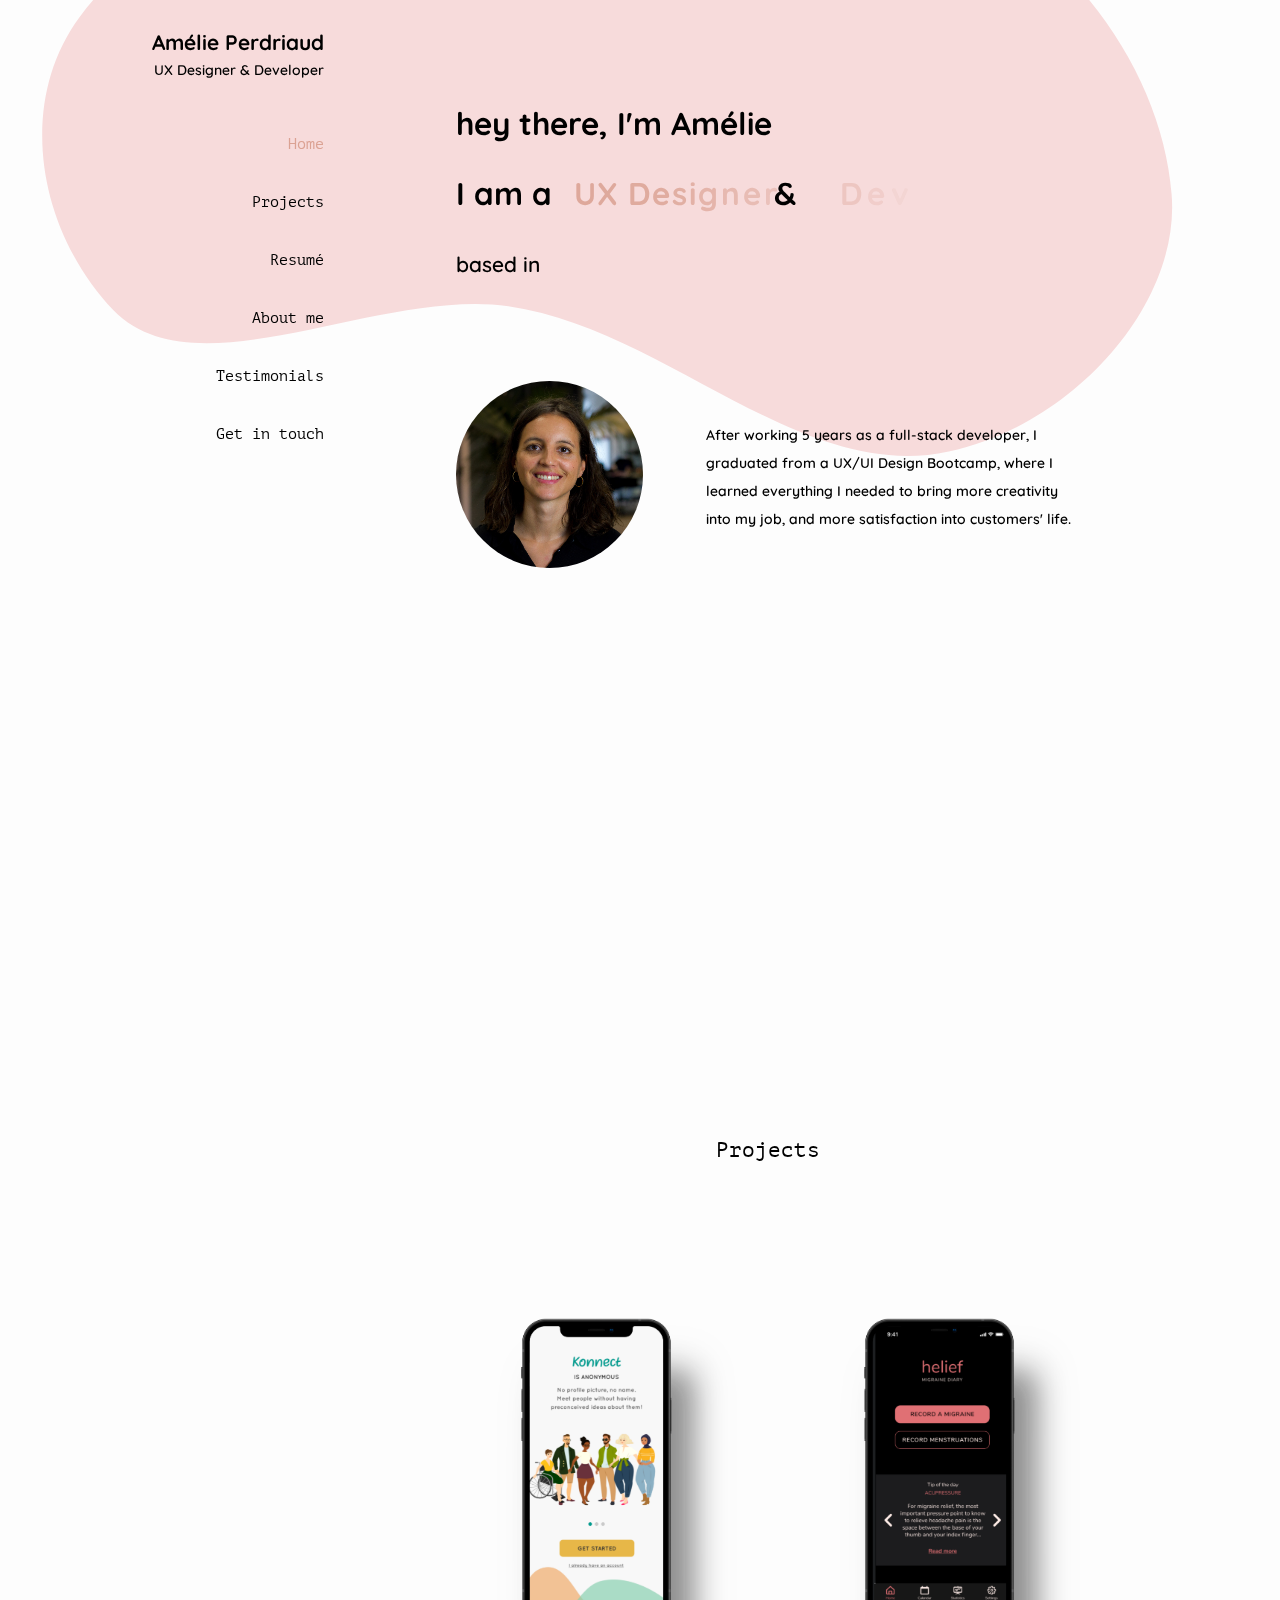
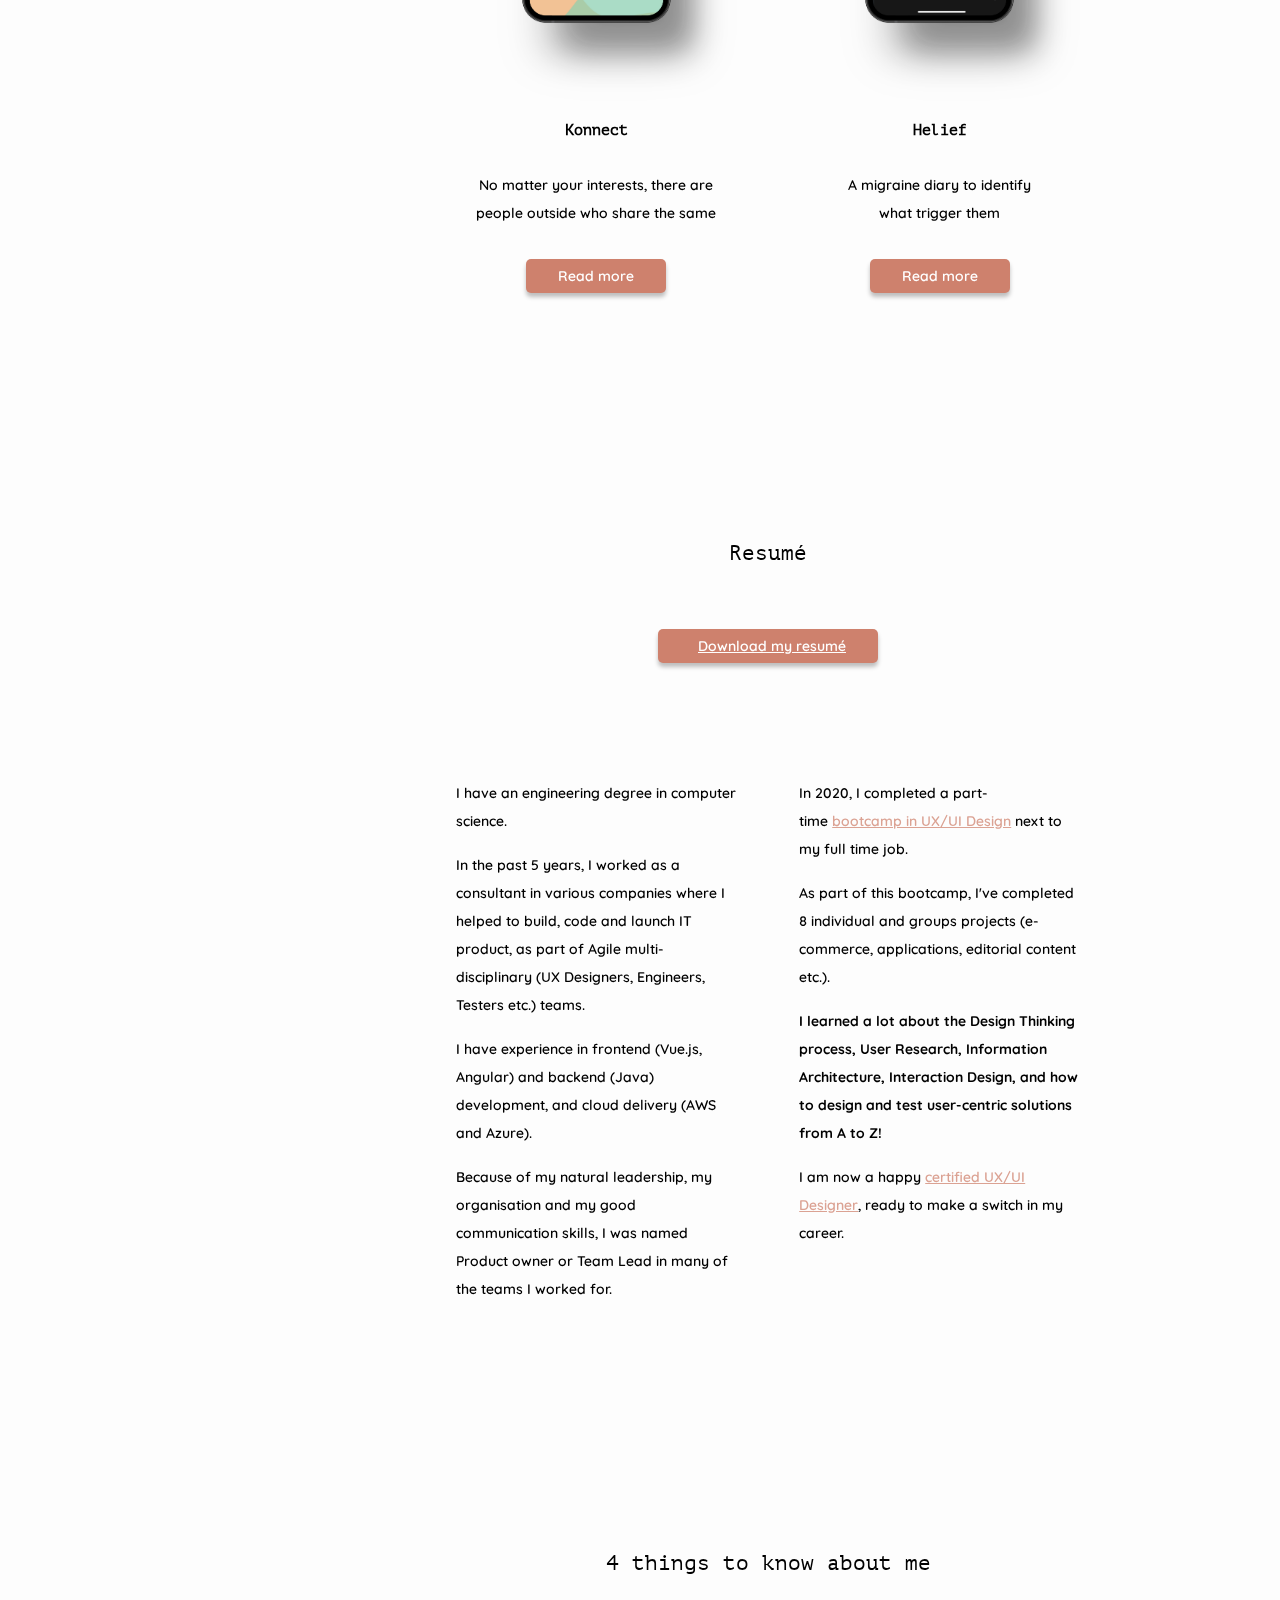
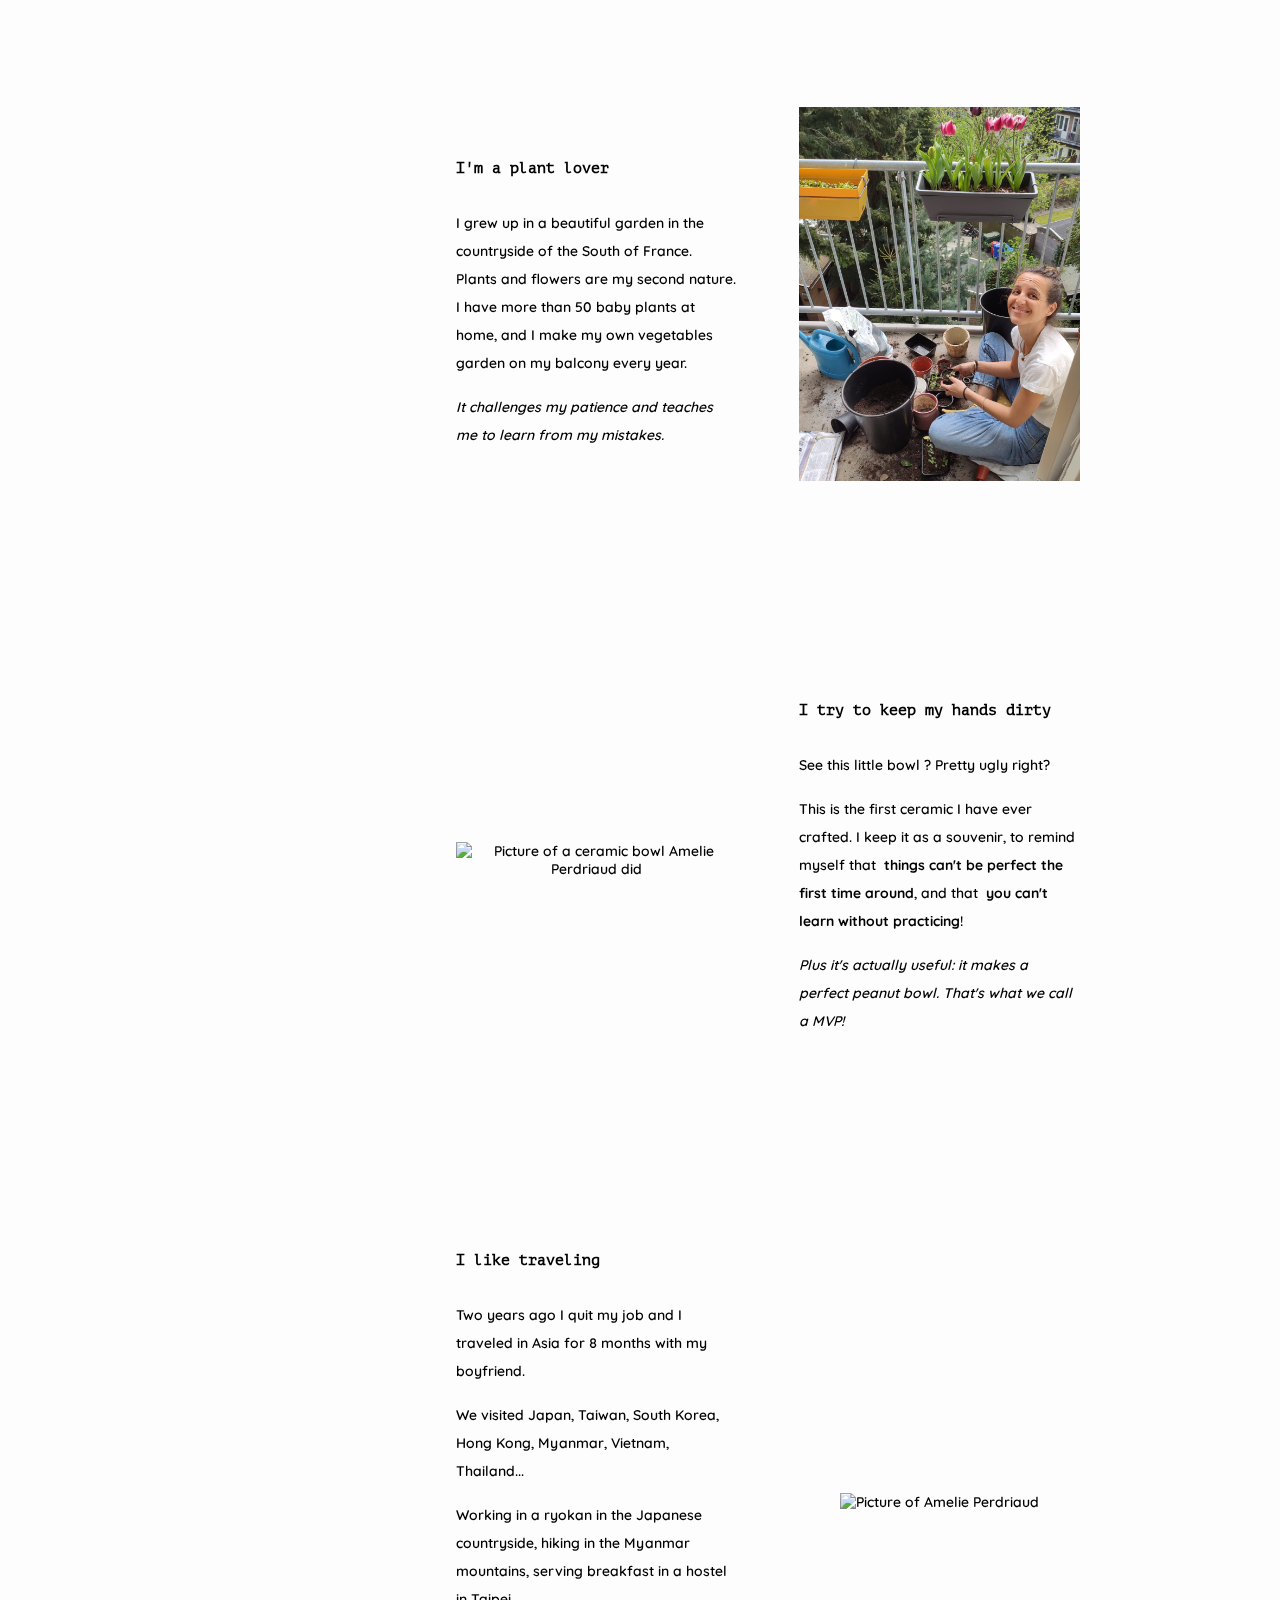
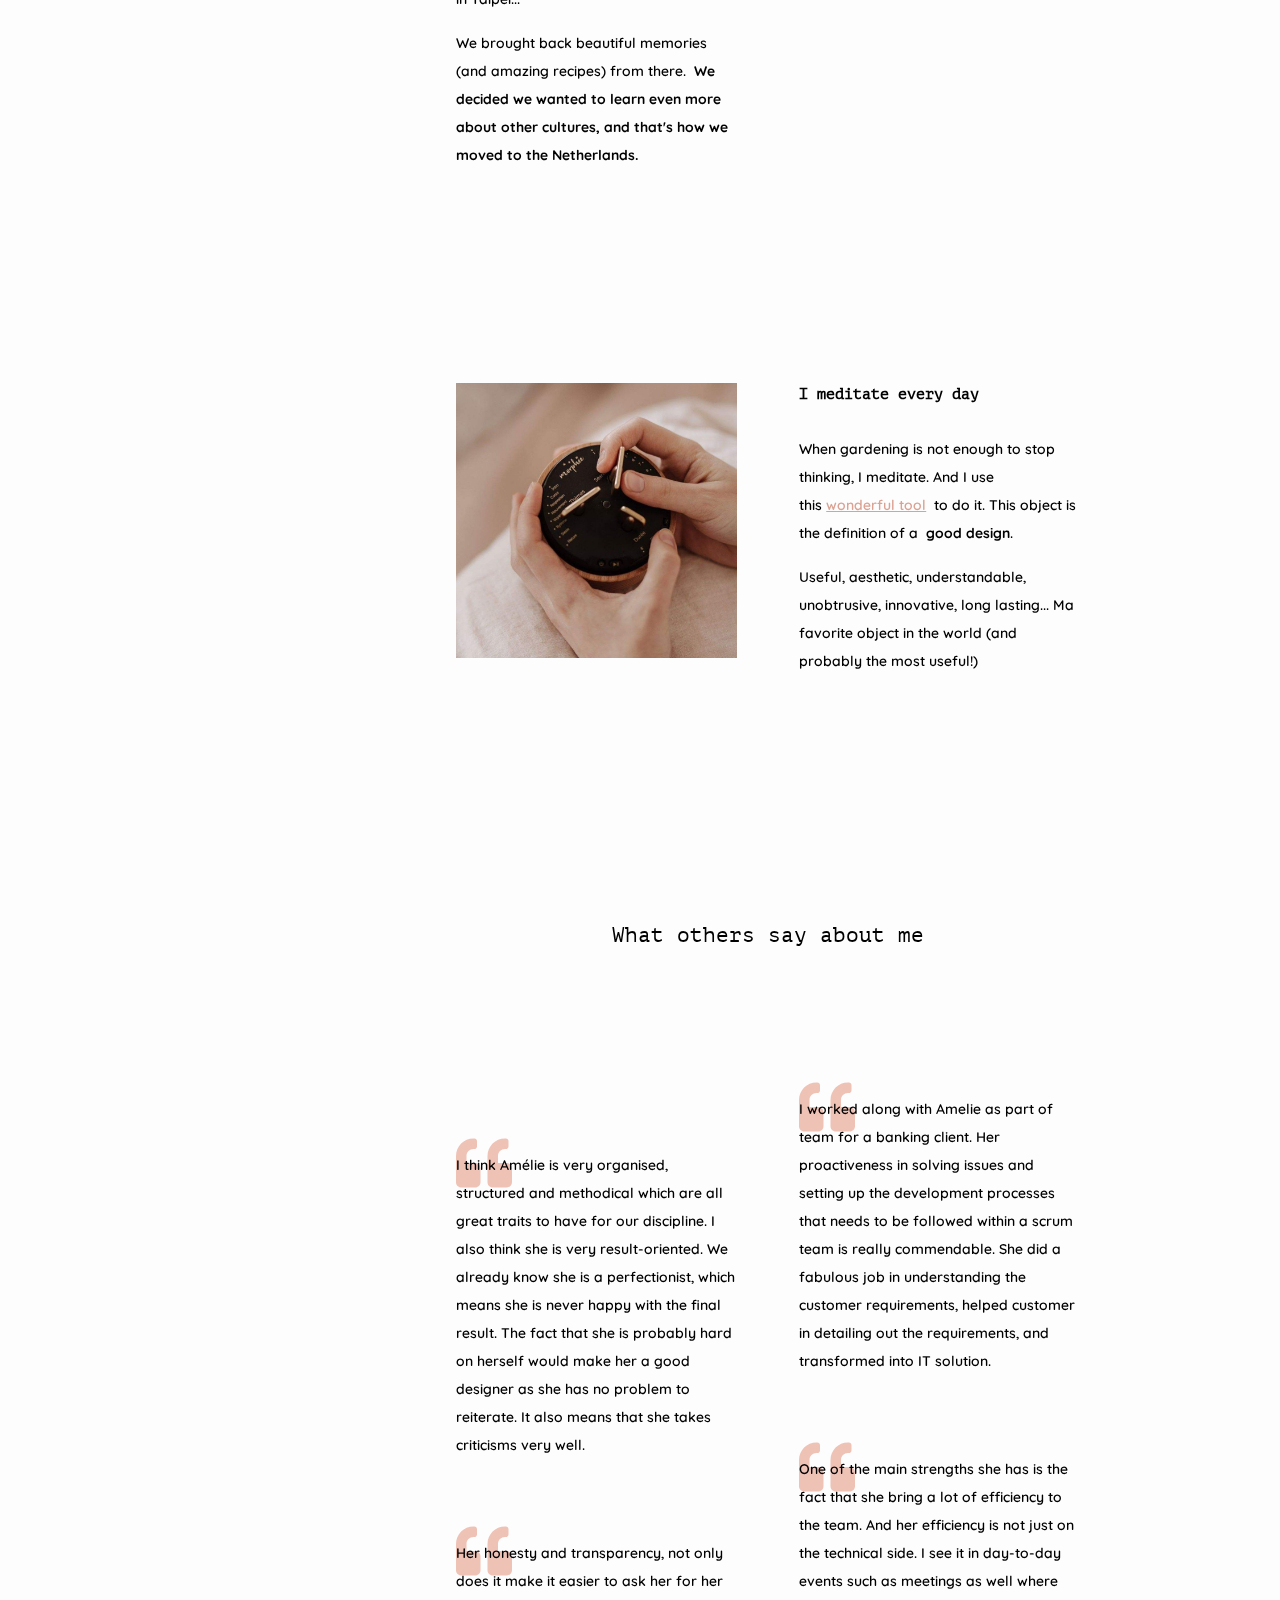
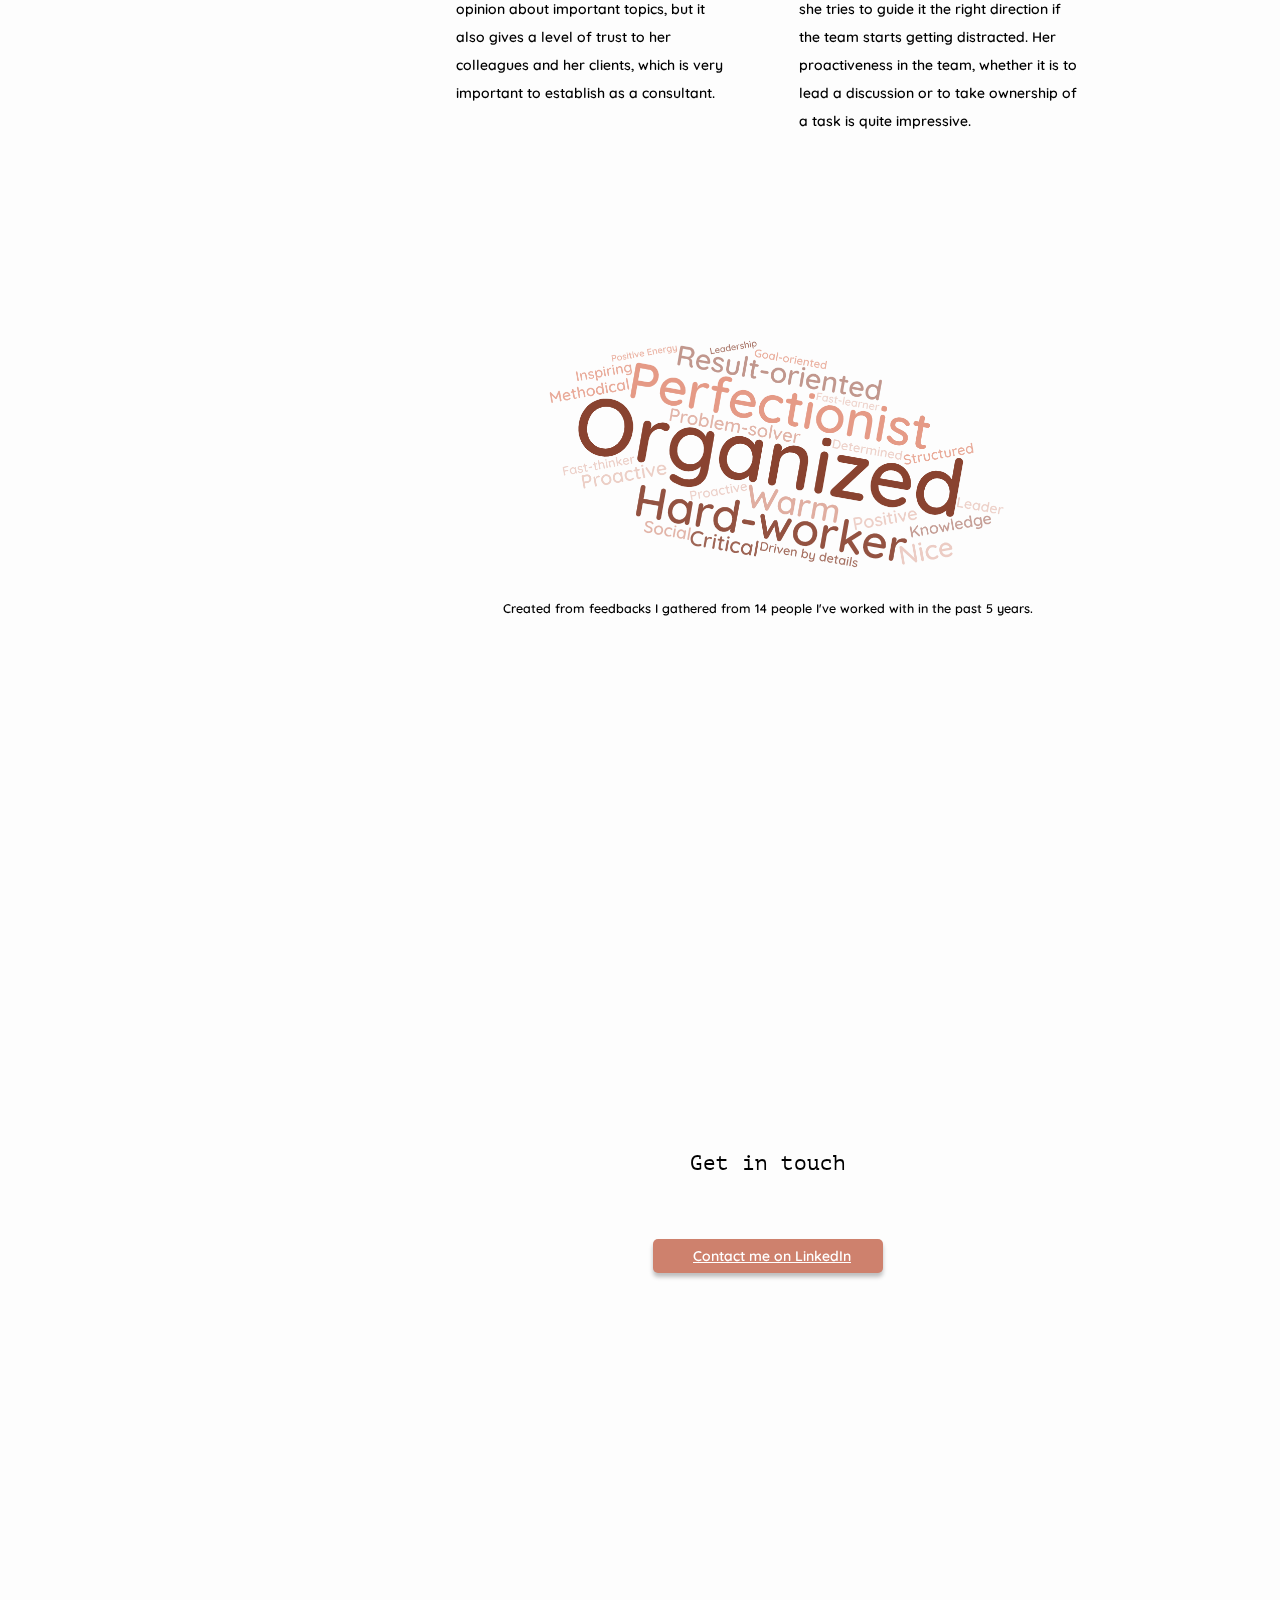
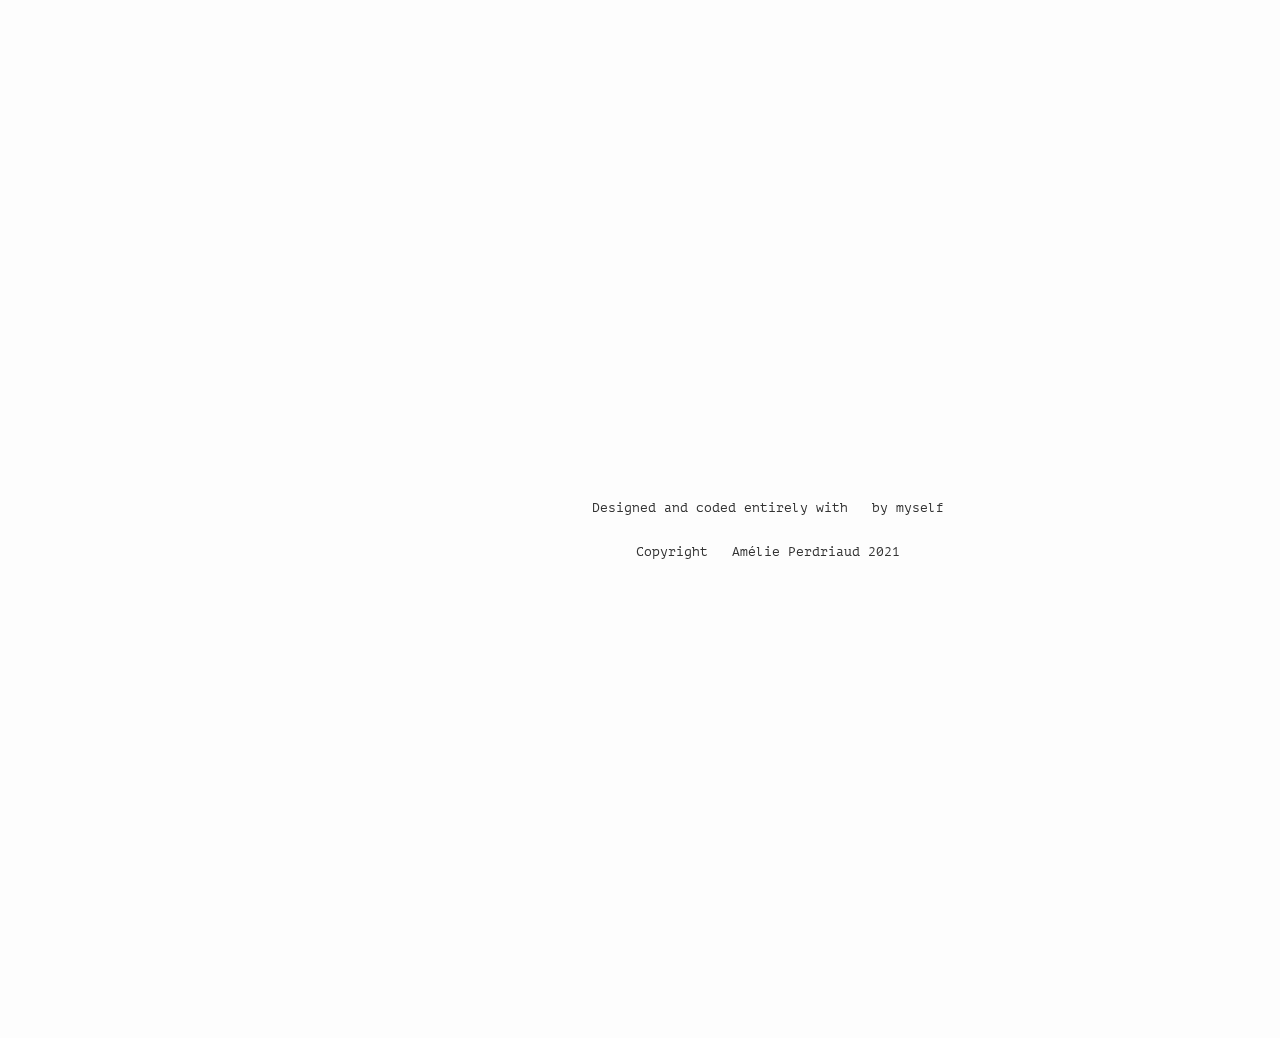
==== commit 4a26e2a0: "Fixed use cases font and padding" ====
--- a/index.html
+++ b/index.html
@@ -190,7 +190,7 @@
                         <p><b>I learned a lot about the Design Thinking process, User Research,
                                 Information Architecture, Interaction Design, and how to design
                                 and
-                                test user-centric solutions from A to Z!</b></p>
+                                test user-centric solutions <span class="no-wrap">from A to Z!</span></b></p>
                         <p>I am now a happy&nbsp;<a
                                 href="https://www.credential.net/f0b93168-a8d9-4791-a5cc-99f376121954"
                                 target="_blank">certified UX/UI Designer</a>, ready to make a
@@ -232,8 +232,8 @@
                                 learn
                                 without practicing</b>!
                         </p>
-                        <p>Plus it's actually useful: it makes a perfect peanut bowl. That's
-                            what we call a MVP!</p>
+                        <p><i>Plus it's actually useful: it makes a perfect peanut bowl. That's
+                            what we call a MVP!</i></p>
                     </div>
                 </div>
                 <div class="col-2">
--- a/css/style.css
+++ b/css/style.css
@@ -161,8 +161,8 @@
 p {
     font-family: 'Quicksand', sans-serif;
     font-size: var(--font-size-default);
-    line-height: var(--font-size-large);
-    padding-top: 8px;
+    line-height: 2rem;
+    padding-top: var(--margin-default-y);
     font-weight: 500;
 }
 
@@ -485,11 +485,11 @@
 }
 
 .icon-back a {
-    color: var(--light-grey);
+    color: var(--tertiary-color) !important;
 }
 
 .icon-back a:hover {
-    color: var(--primary-color);
+    color: var(--primary-color) !important;
 }
 
 /* SCROLL LINE */
@@ -593,10 +593,6 @@
     width: 80%;
 }
 
-#use-case .list {
-    margin-left: var(--margin-default-x);
-}
-
 #use-case .list li {
     line-height: 2rem;
     padding-top: 8px;
@@ -606,12 +602,13 @@
     color: var(--primary-color);
 }
 
-#use-case .problem-statement,
-#use-case .problem-statement p {
+#use-case .quote,
+#use-case .quote p {
     font-family: 'Quicksand', serif;
     font-size: var(--font-size-medium);
     line-height: var(--font-size-extra-large);
     font-style: italic;
+    color: var(--secondary-color);
     padding-top: var(--margin-default-y);
 }
 
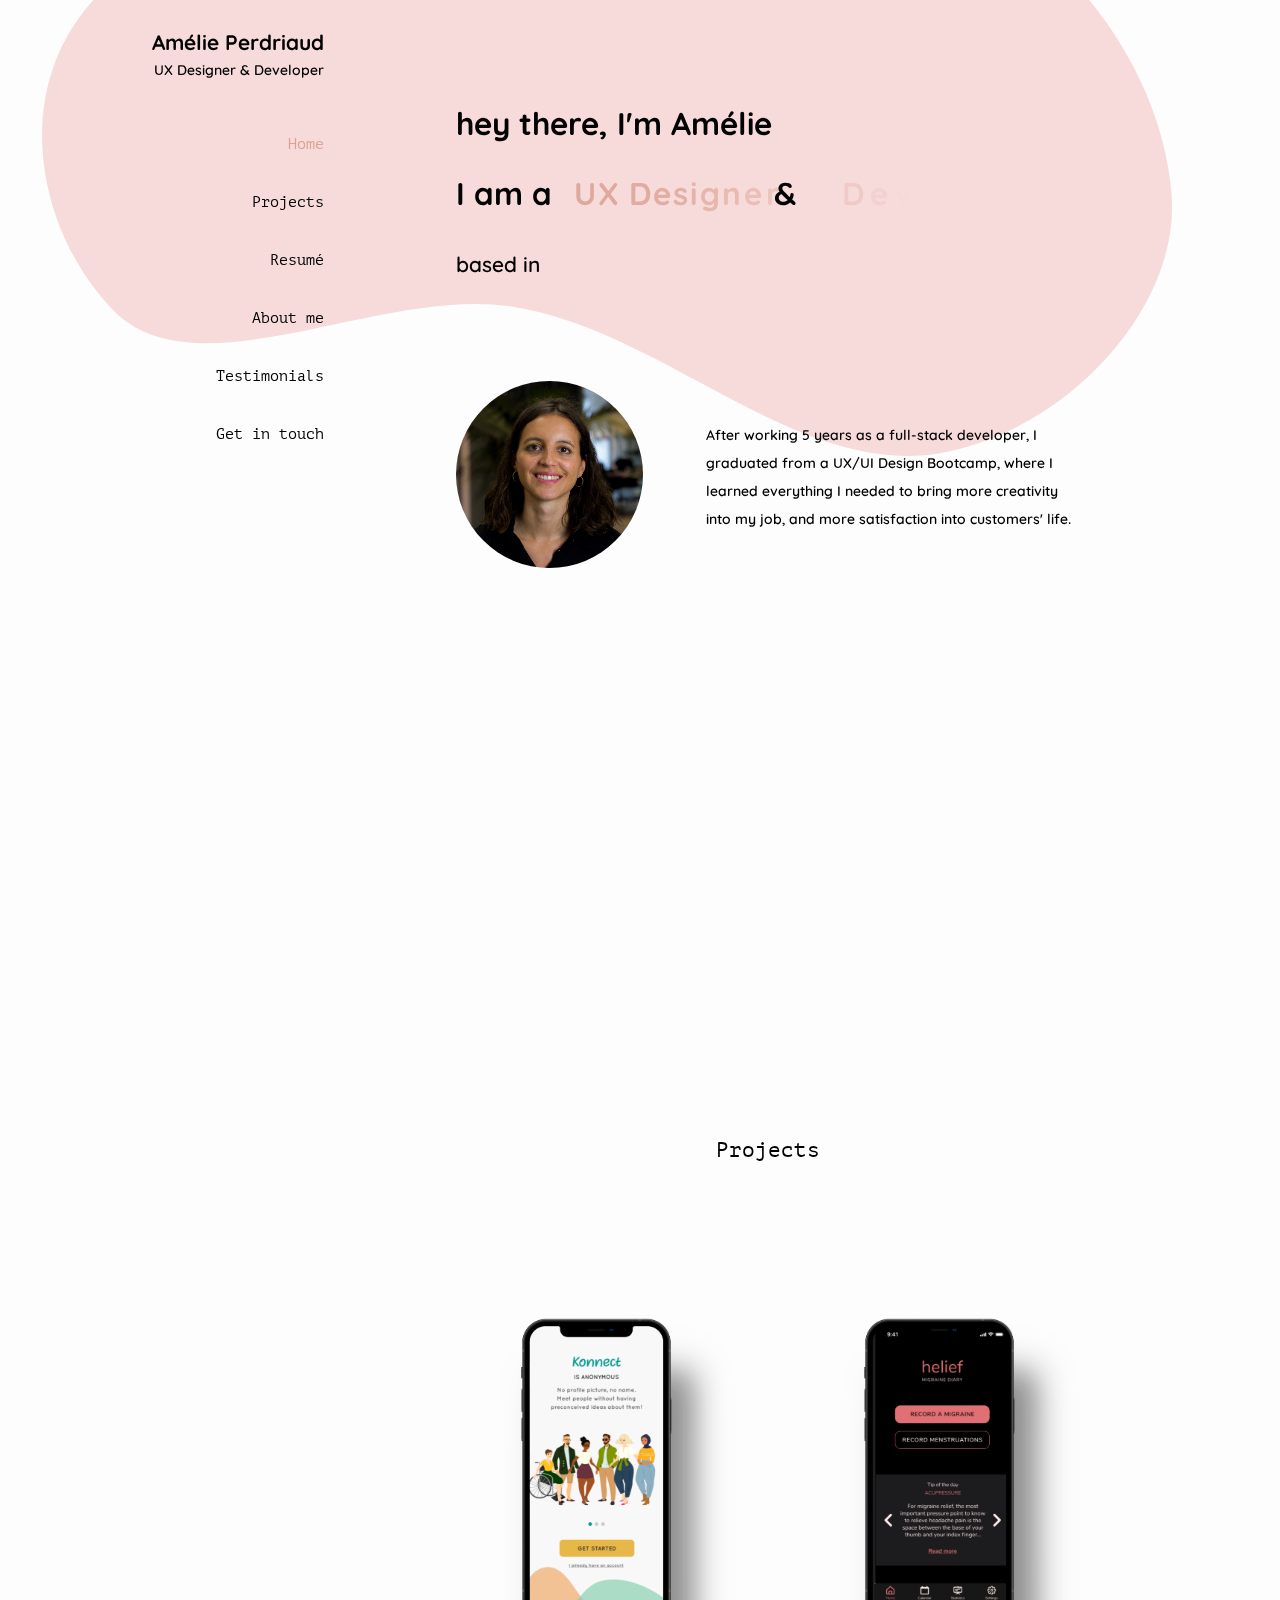
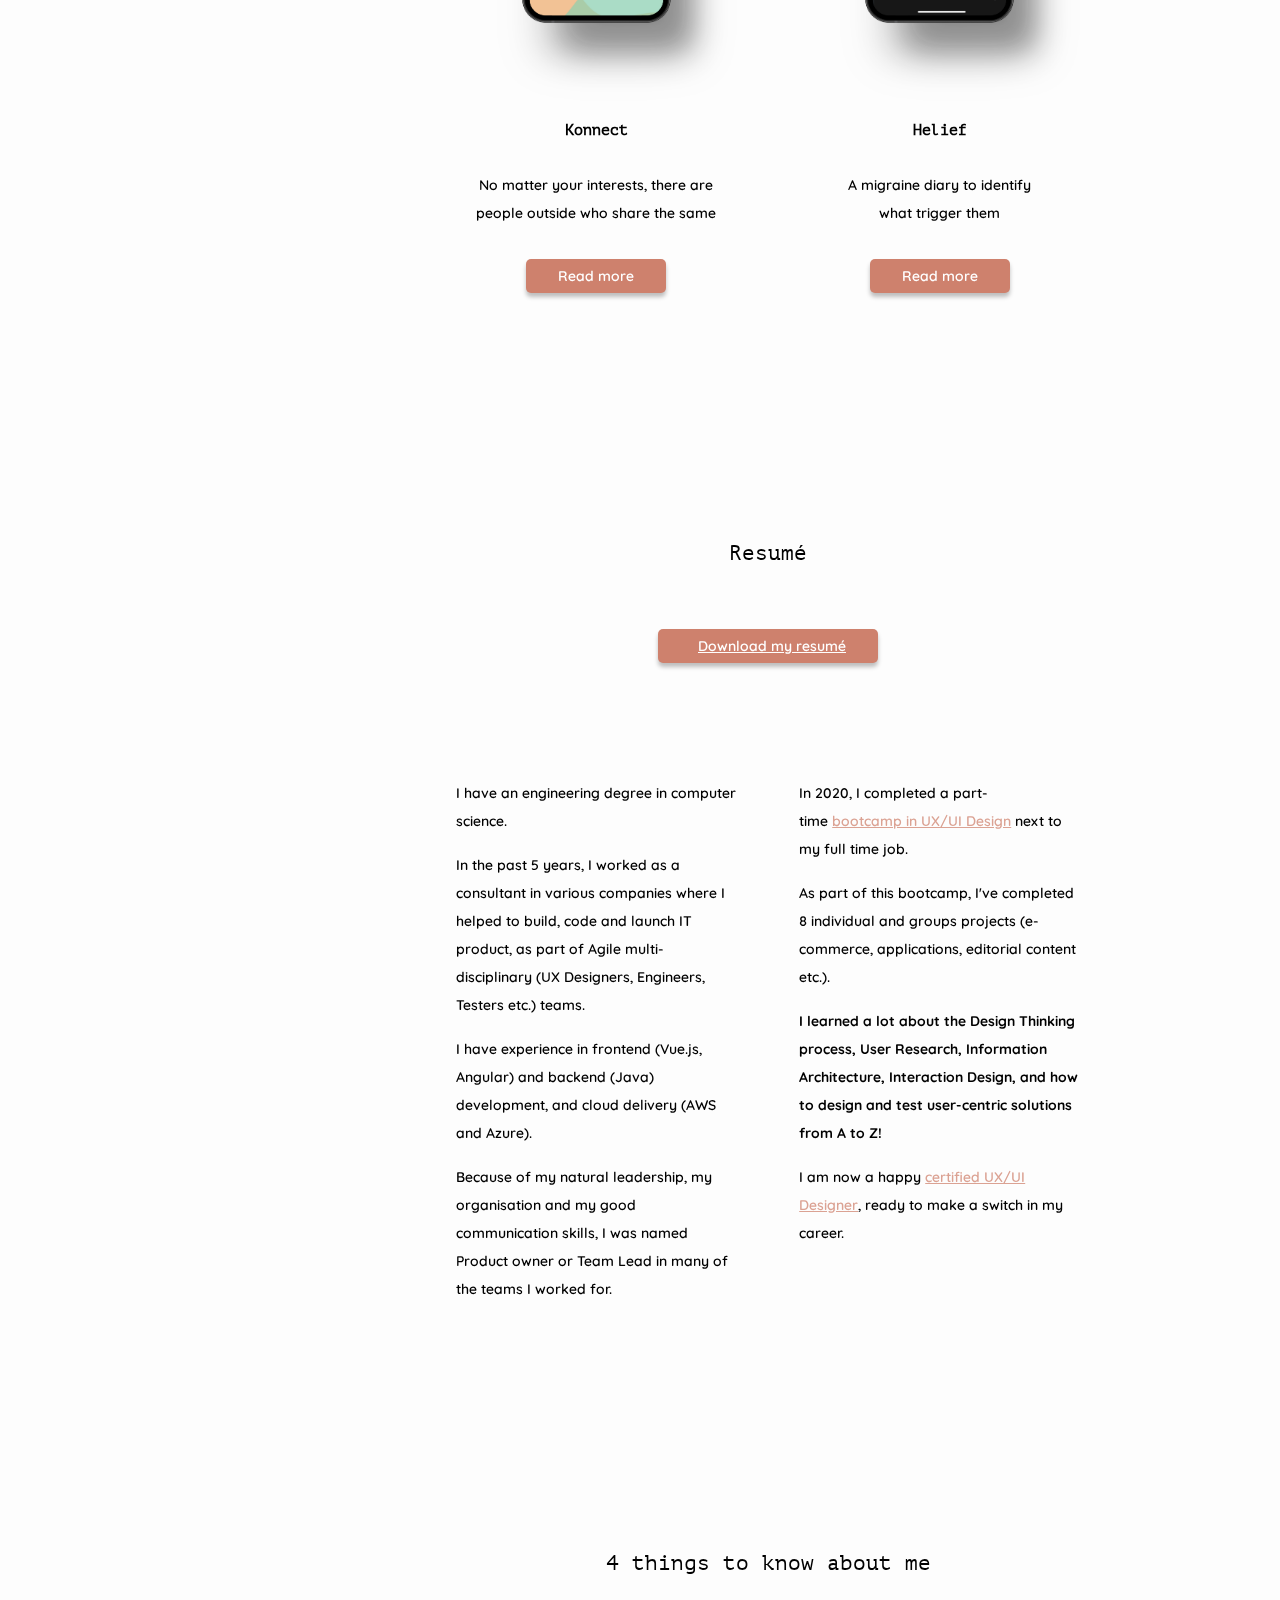
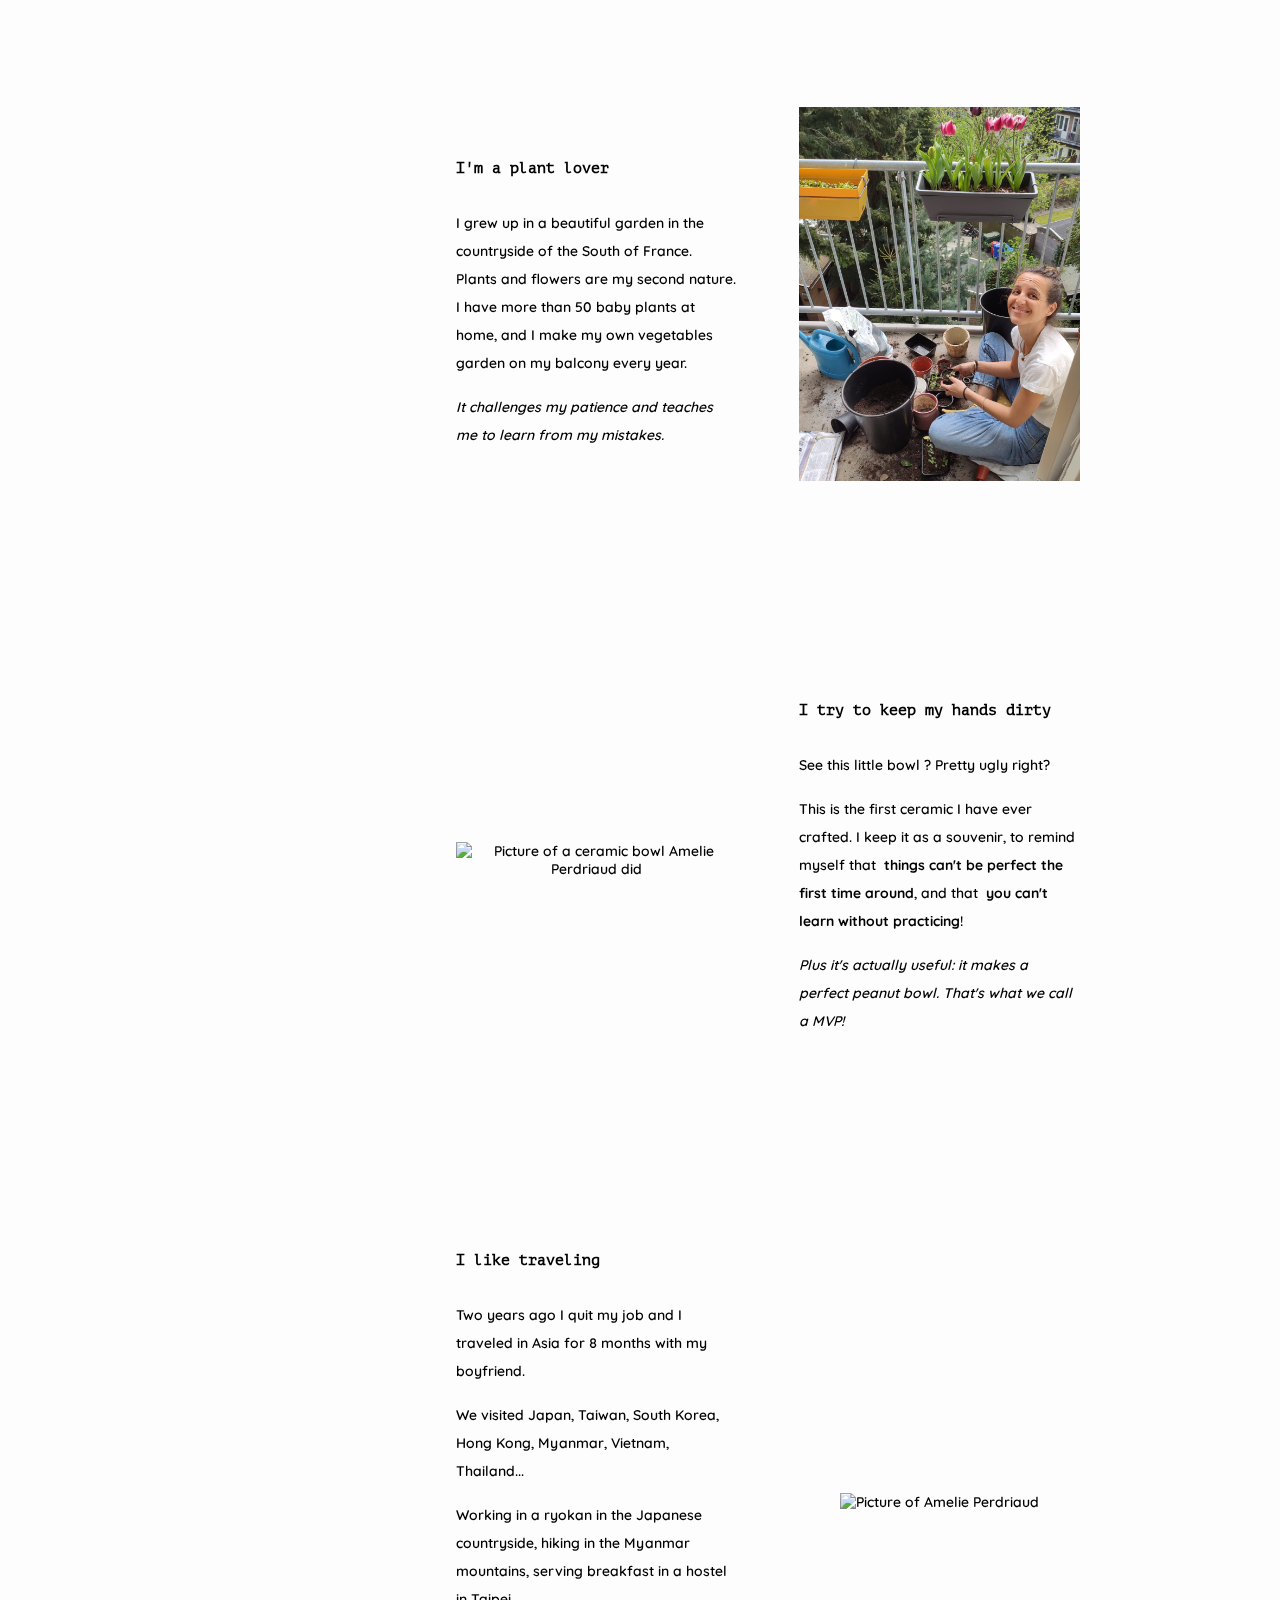
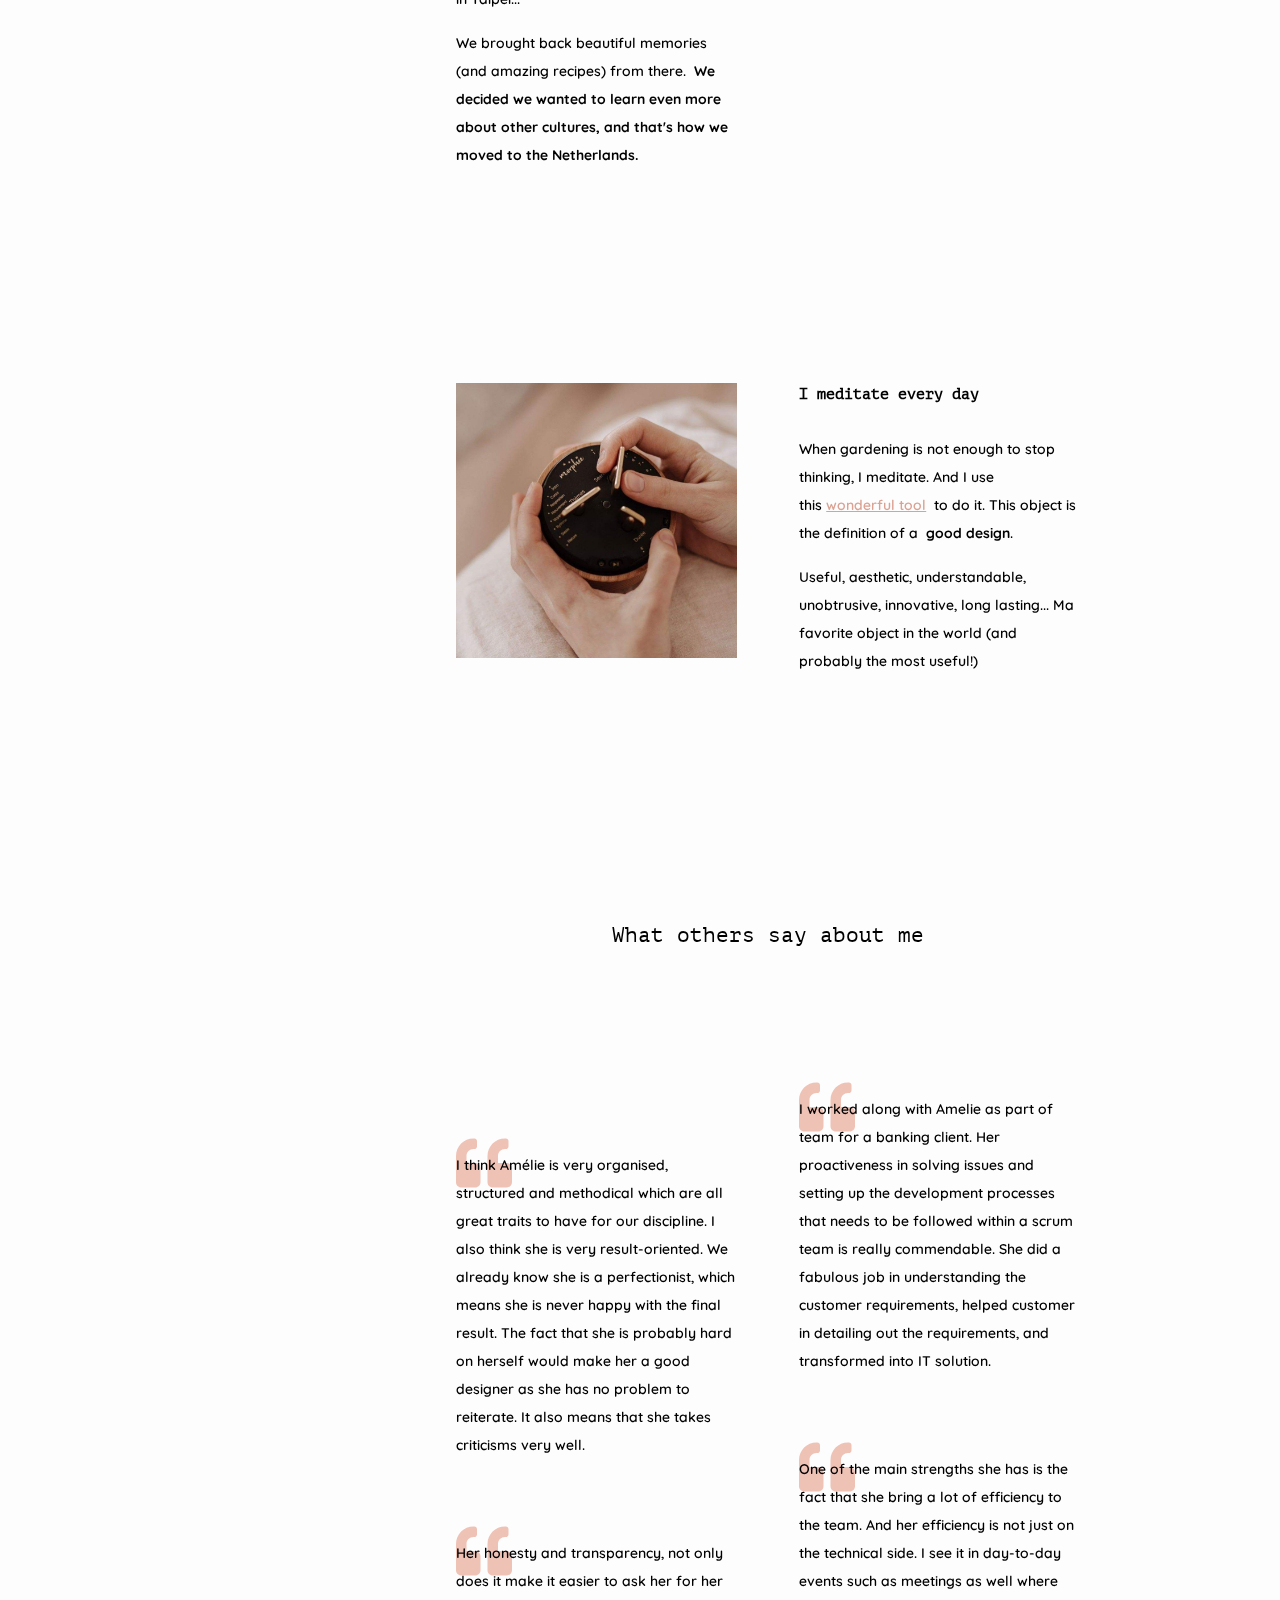
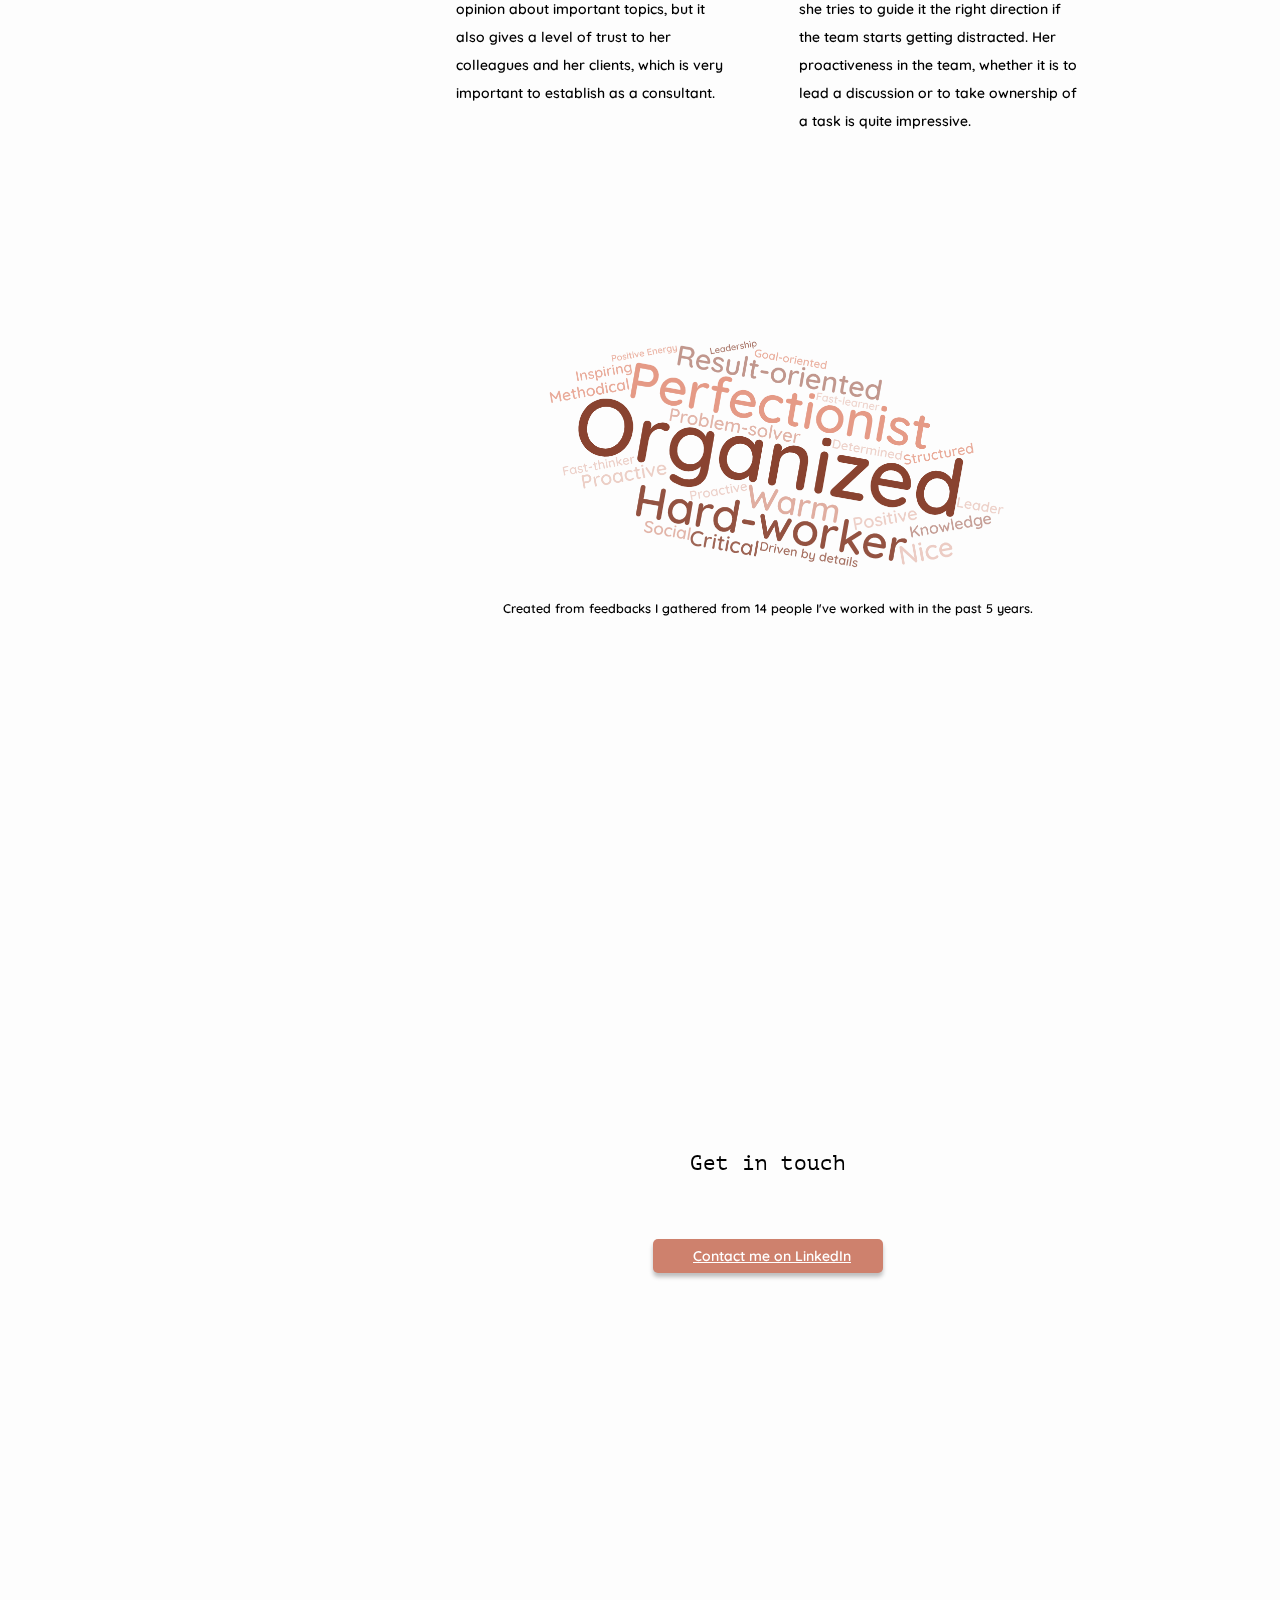
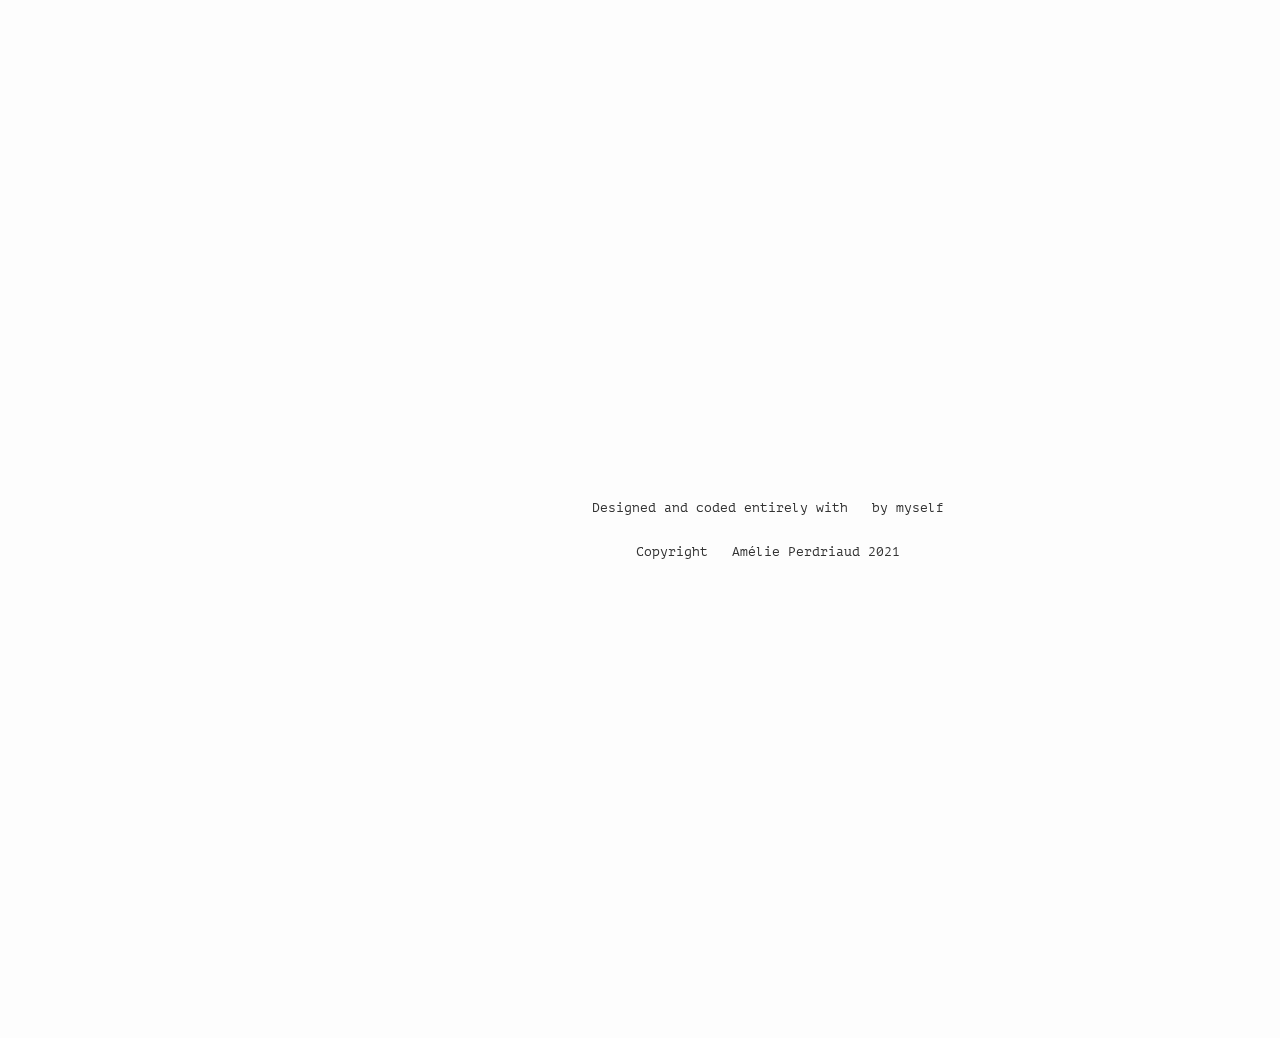
==== commit a3527578: "Changed arrow style" ====
--- a/index.html
+++ b/index.html
@@ -341,7 +341,7 @@
                         Perdriaud 2021</p>
                 </div>
                 <div class="col-1 center">
-                    <a href="#home" class="to-the-top"><i class="fa fa-angle-double-up fa-5x"
+                    <a href="#home" class="to-the-top"><i class="fa fa-chevron-up fa-3x"
                             aria-hidden="true"></i></a>
                 </div>
             </div>
--- a/css/style.css
+++ b/css/style.css
@@ -127,6 +127,10 @@
 
 .pb-4 {
     padding-bottom: 32px !important;
+}
+
+.pb-8 {
+    padding-bottom: 64px !important;
 }
 
 main {
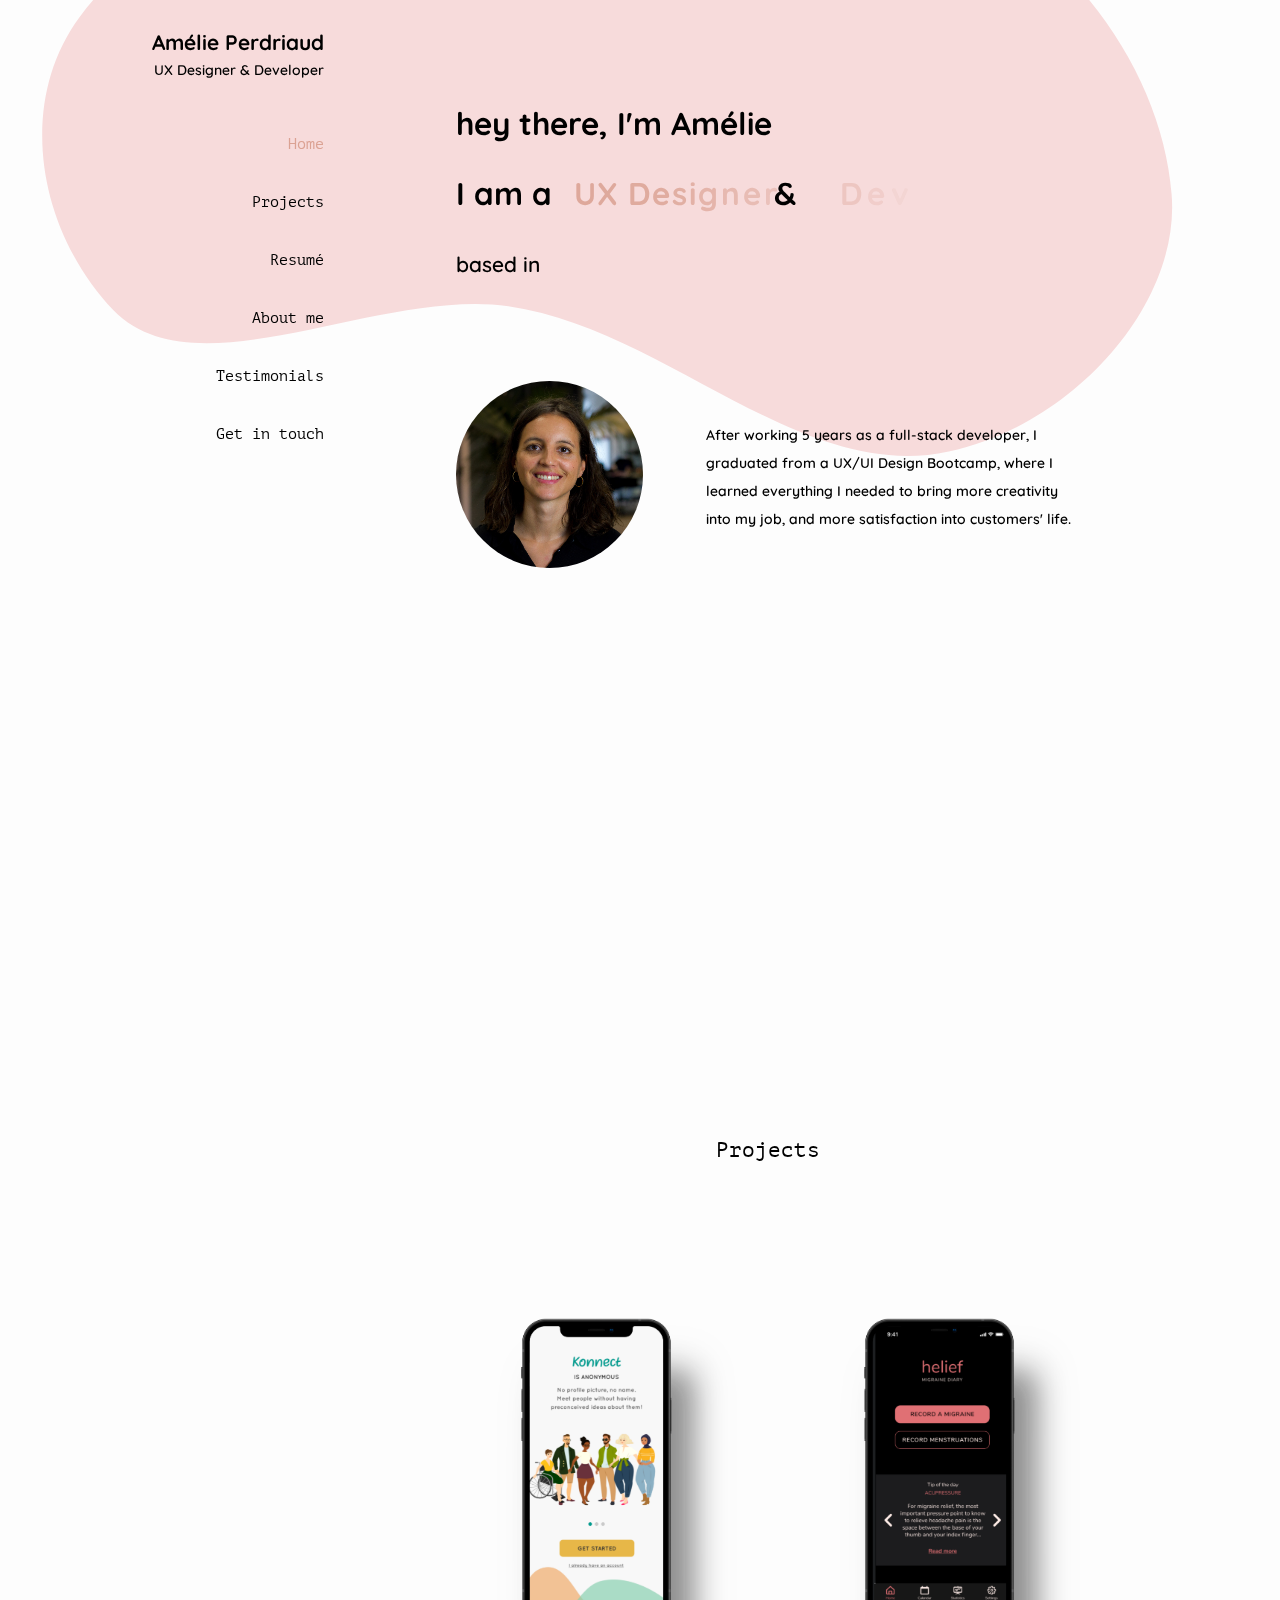
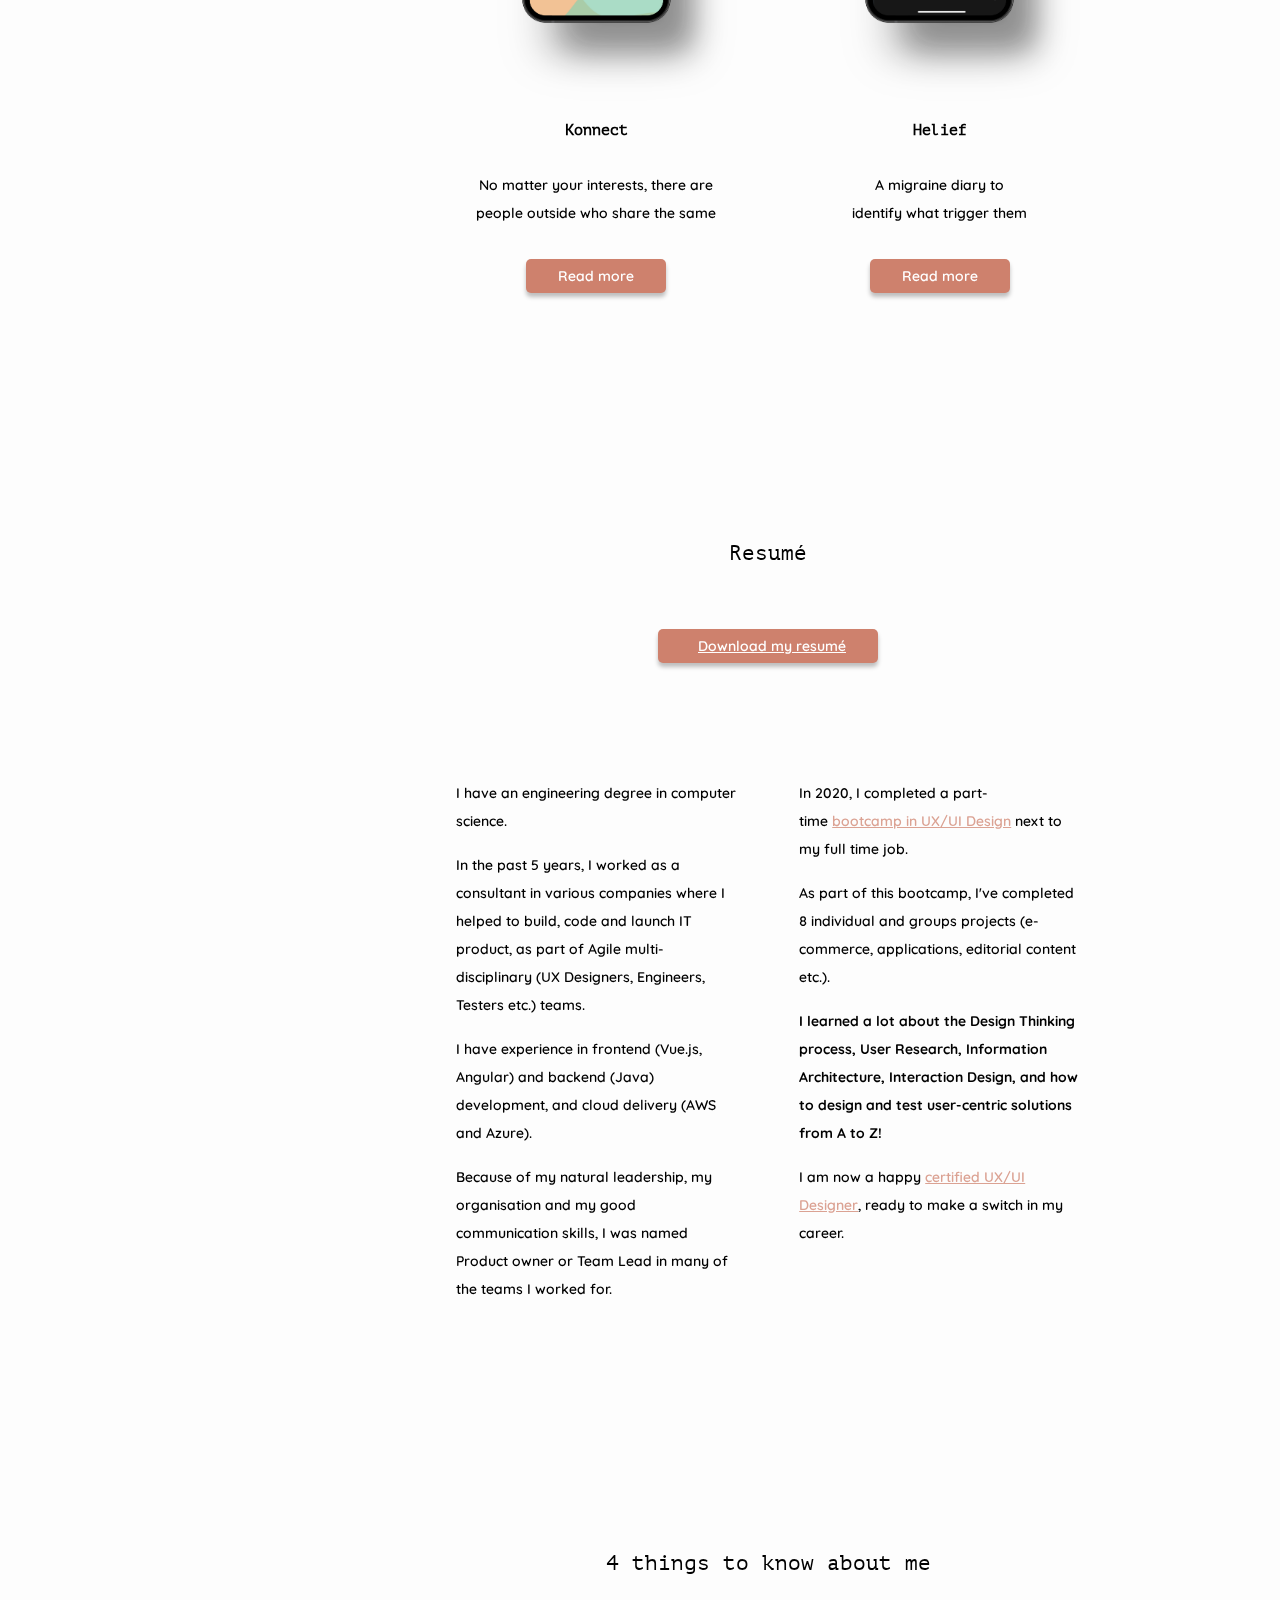
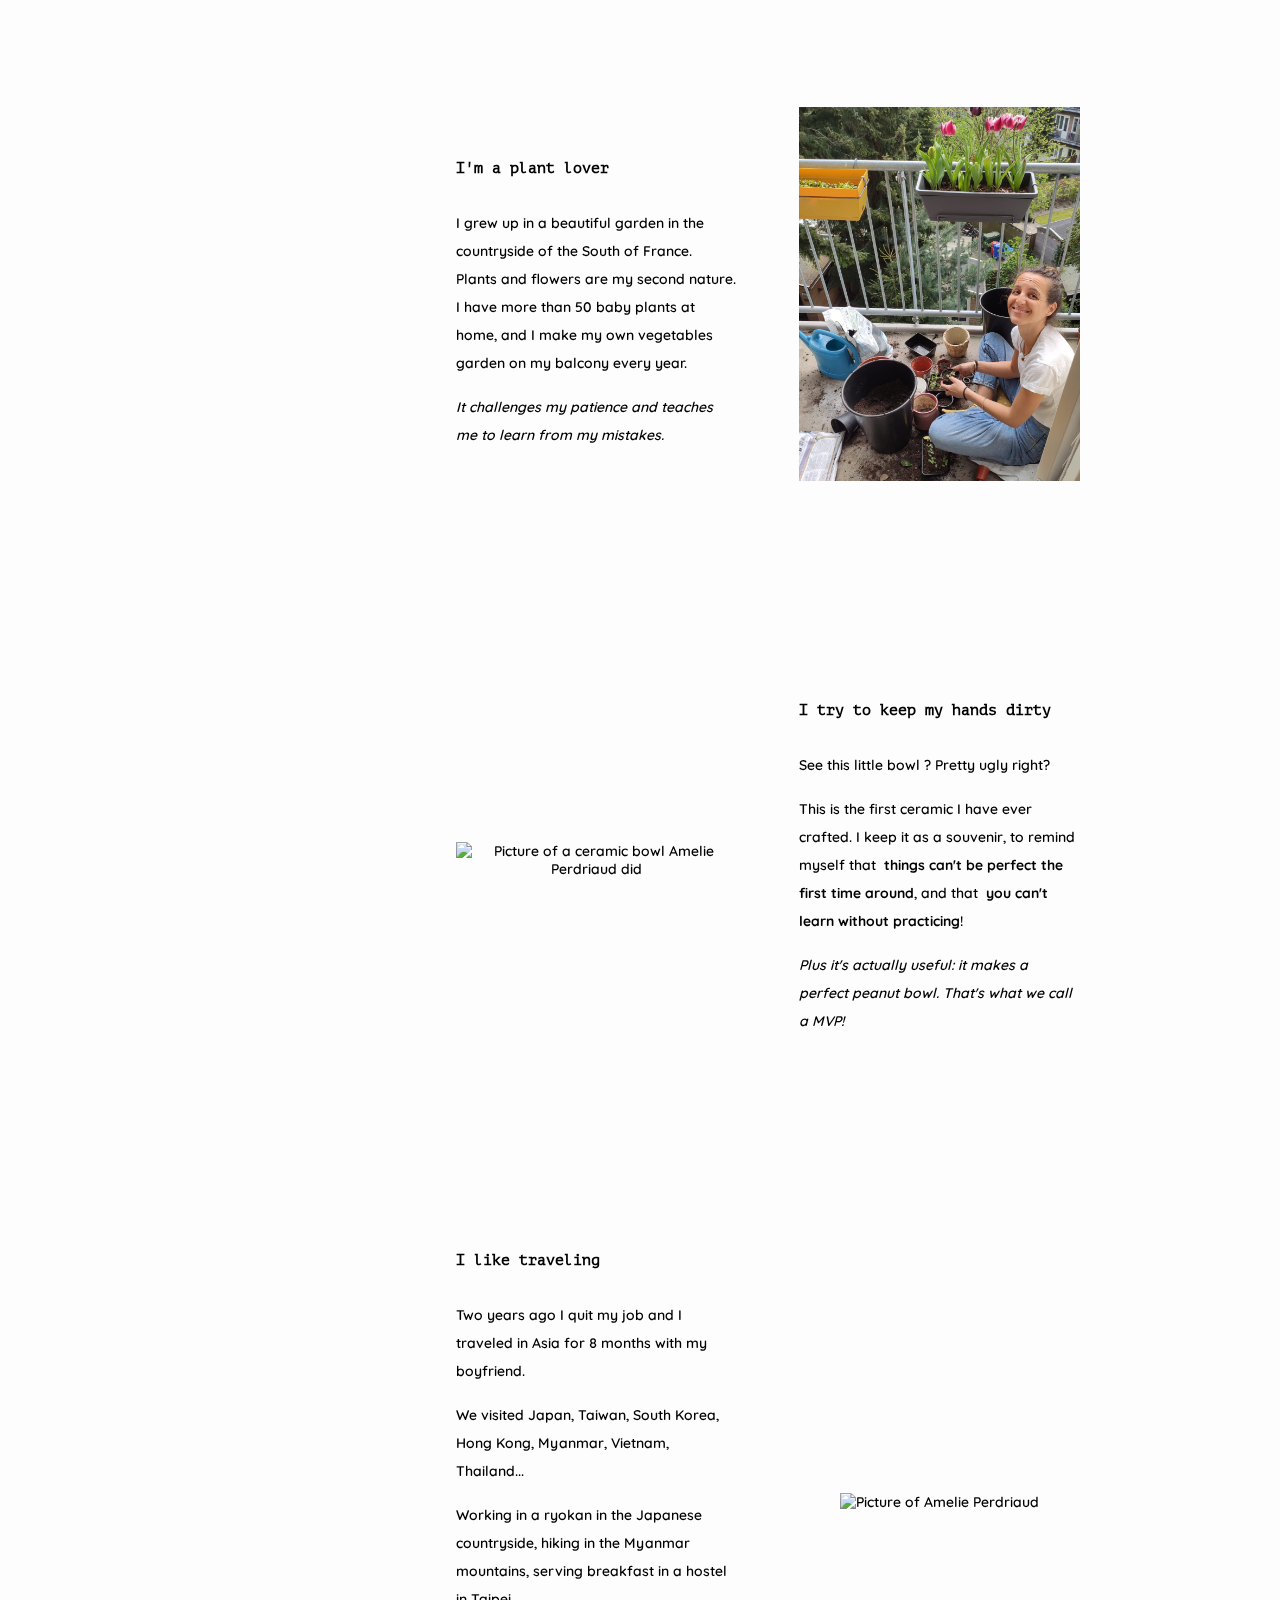
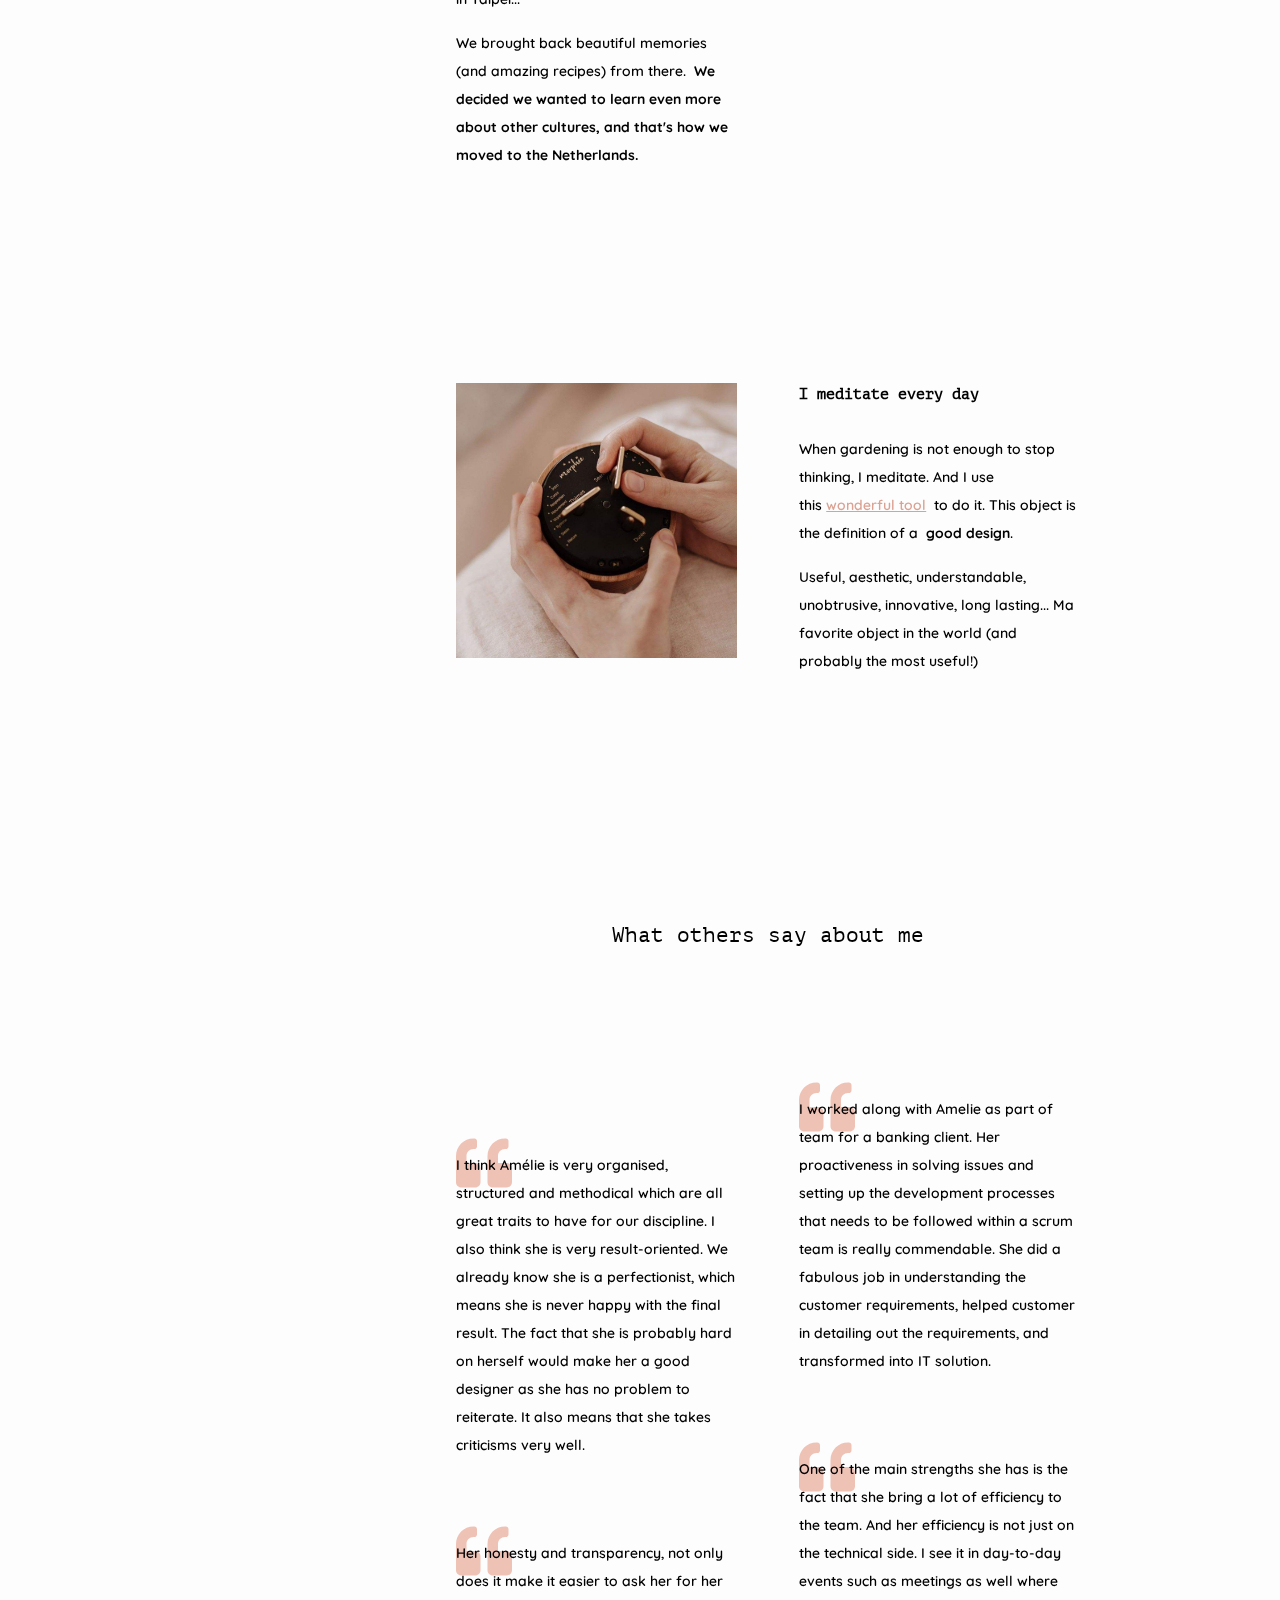
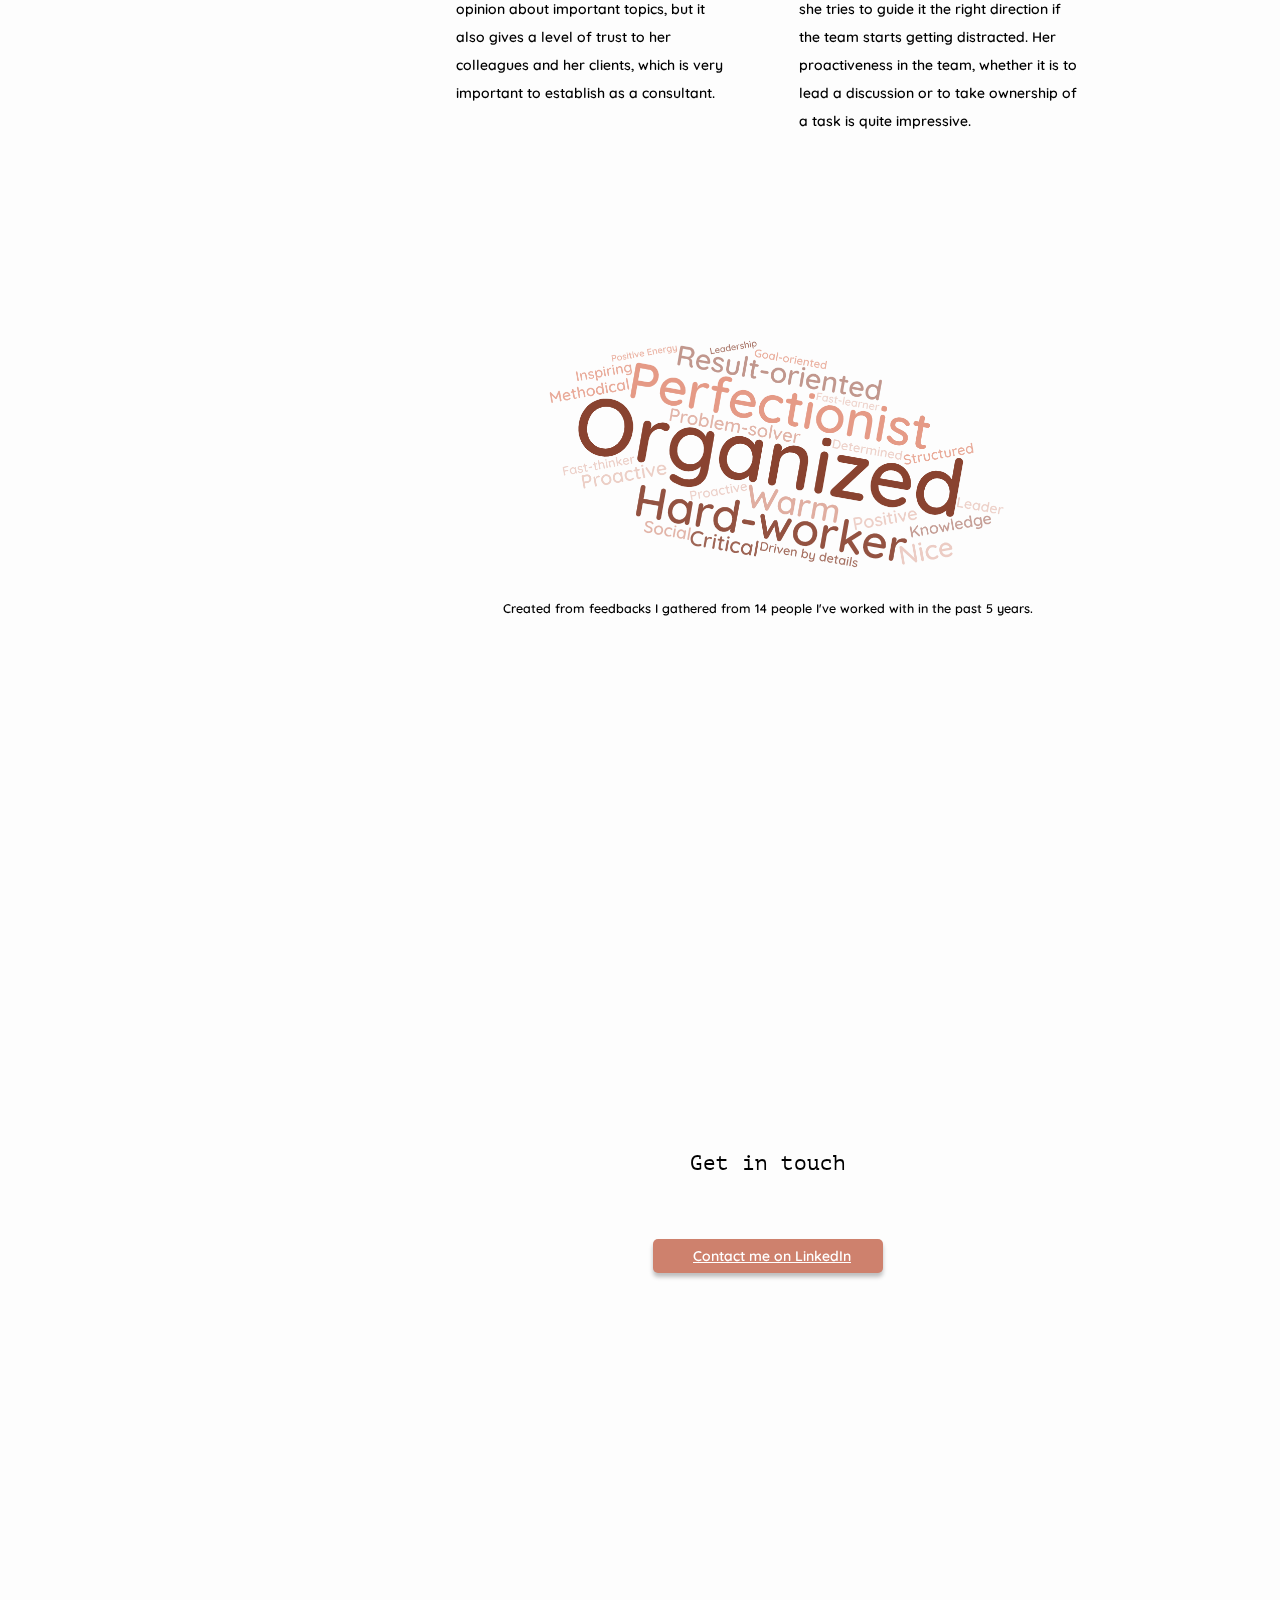
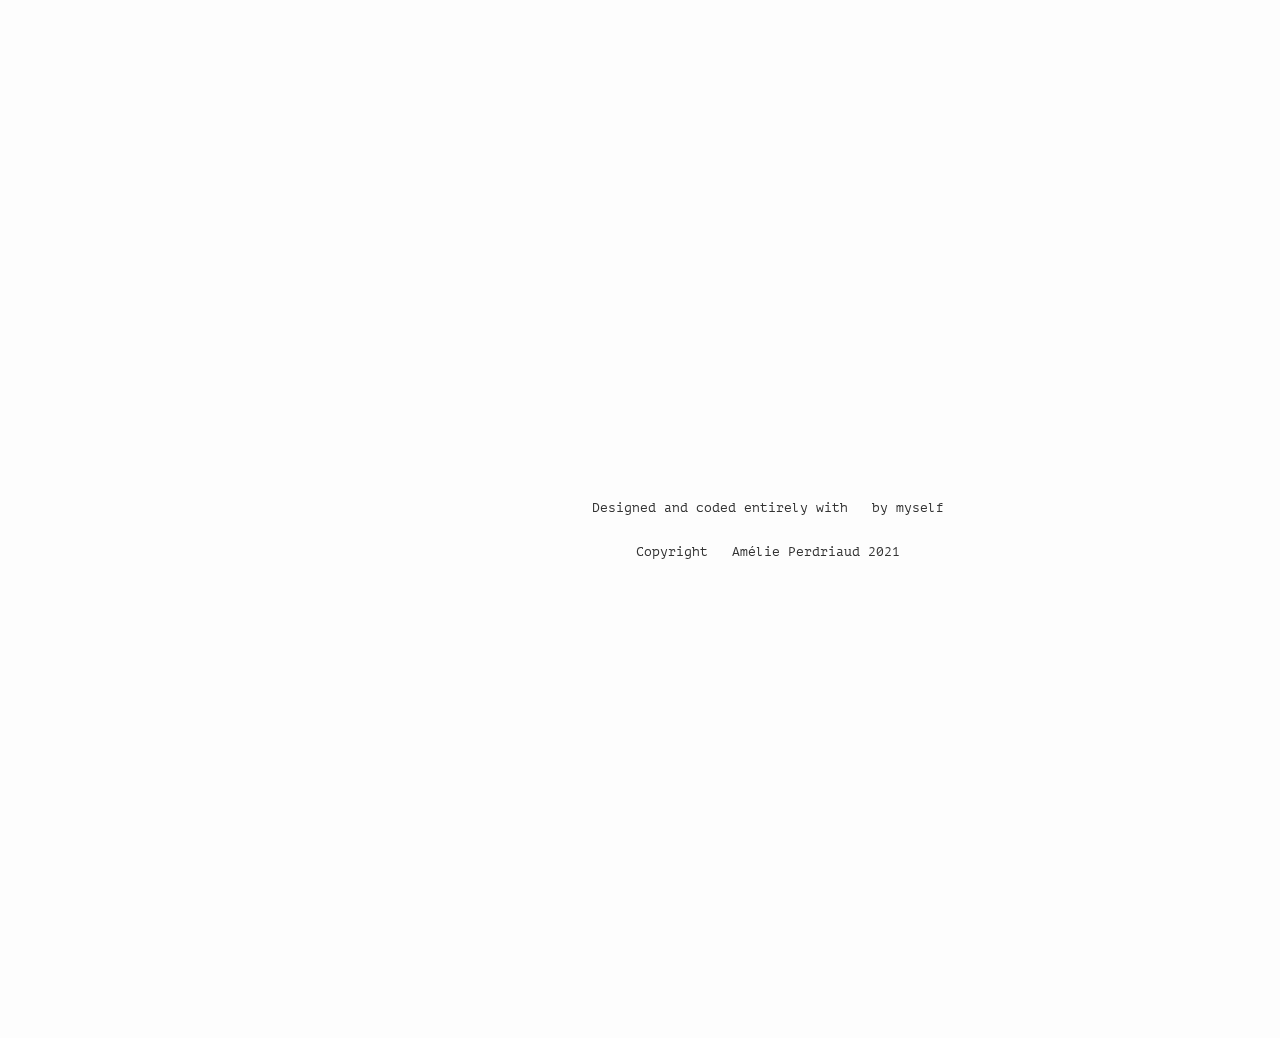
==== commit bdbe34c0: "Fix space in prod" ====
--- a/index.html
+++ b/index.html
@@ -141,7 +141,7 @@
                         <img alt="Picture of Konnect, the first project of Amelie Perdriaud"
                             onclick="navigateTo('konnect')" src="./img/konnect/konnect_home_floating.png" />
                         <h3>Konnect</h3>
-                        <p>No matter your interests, there are people outside <span class="no-wrap">who share the
+                        <p>No matter your interests, there are people outside&nbsp;<span class="no-wrap">who share the
                                 same</span></p>
                         <a class="cta-button" onclick="navigateTo('konnect')">Read
                             more</a>
@@ -150,7 +150,7 @@
                         <img alt="Picture of Helief, the second project of Amelie Perdriaud"
                             onclick="navigateTo('helief')" src="./img/helief/helief_home_floating.png" />
                         <h3>Helief</h3>
-                        <p>A migraine diary to identify <span class="no-wrap">what trigger them</span></p>
+                        <p>A migraine diary to identify&nbsp;<span class="no-wrap">what trigger them</span></p>
                         <a class="cta-button" onclick="navigateTo('helief')">Read
                             more</a>
                     </div>
--- a/css/mobile.css
+++ b/css/mobile.css
@@ -183,4 +183,8 @@
     .blobs {
         width: 100%;
     }
+
+    #projects img {
+        padding-top: var(--margin-large-y);
+    }
 }